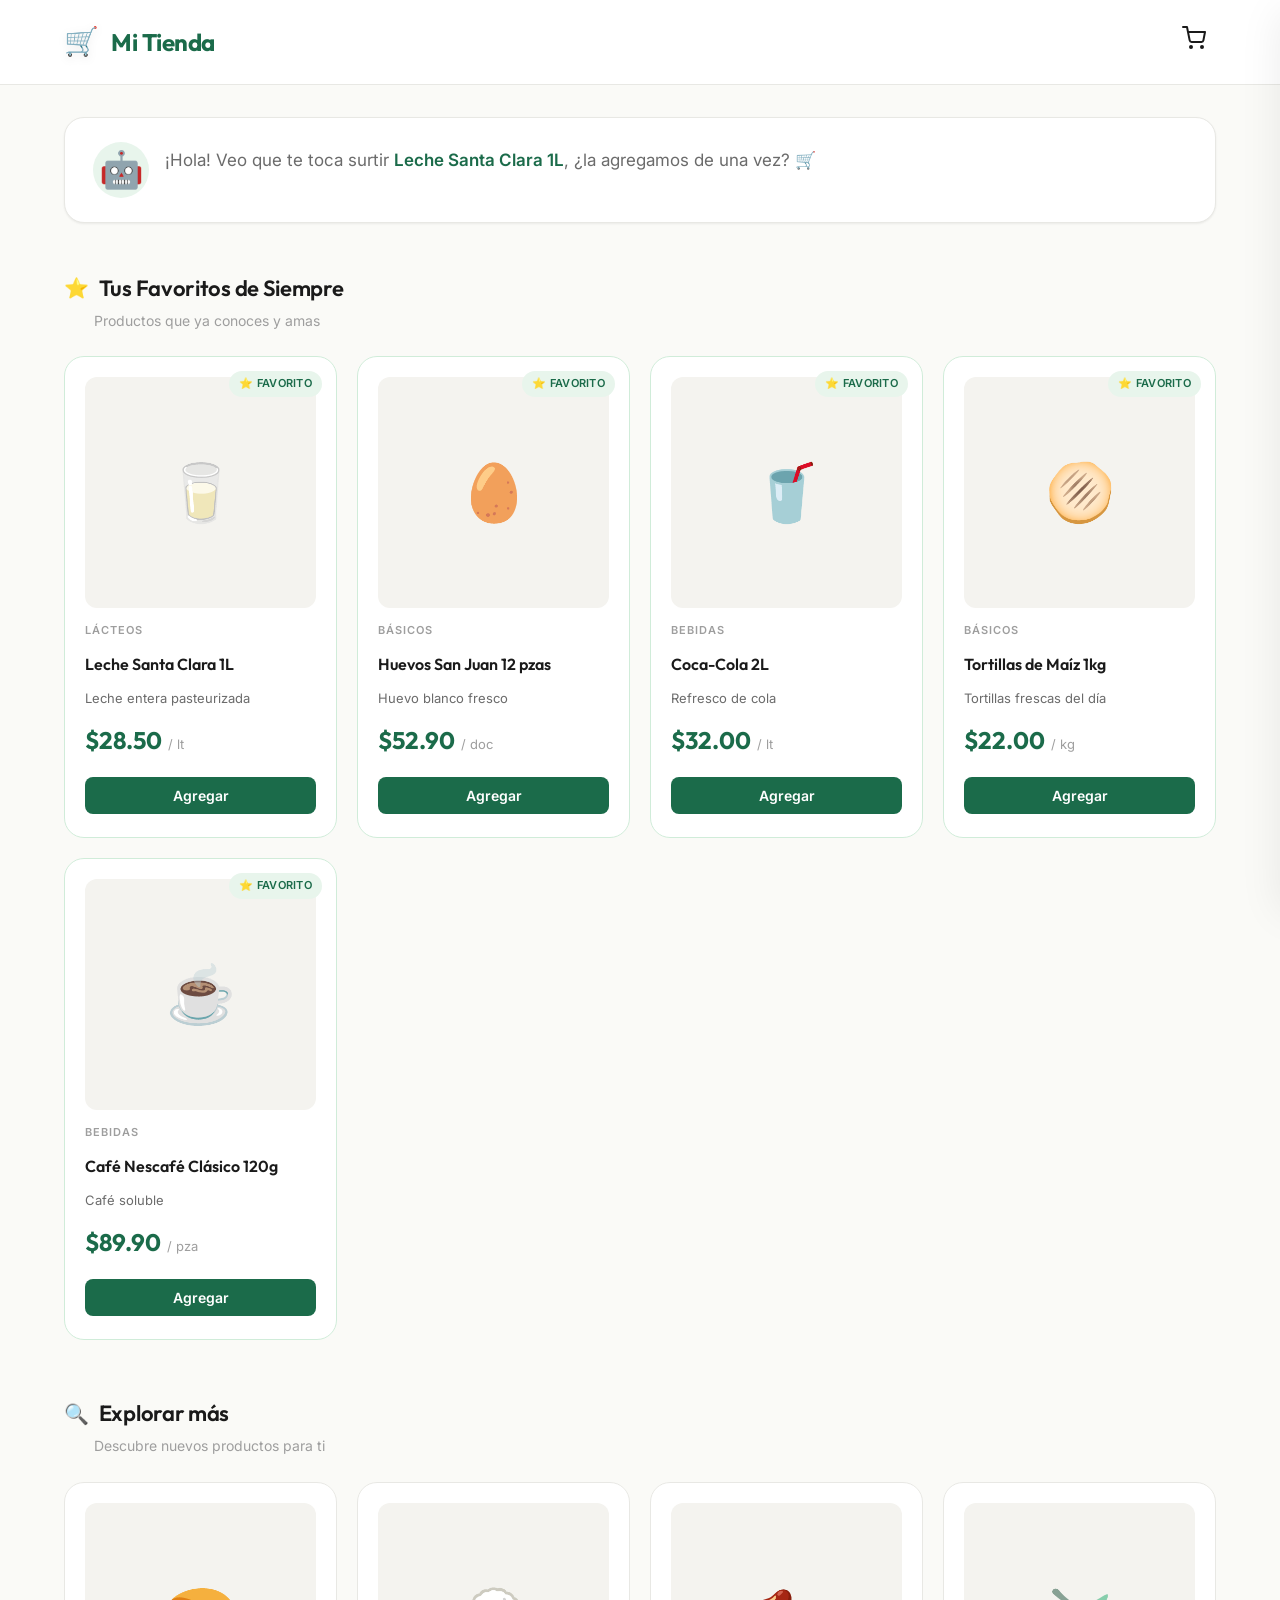
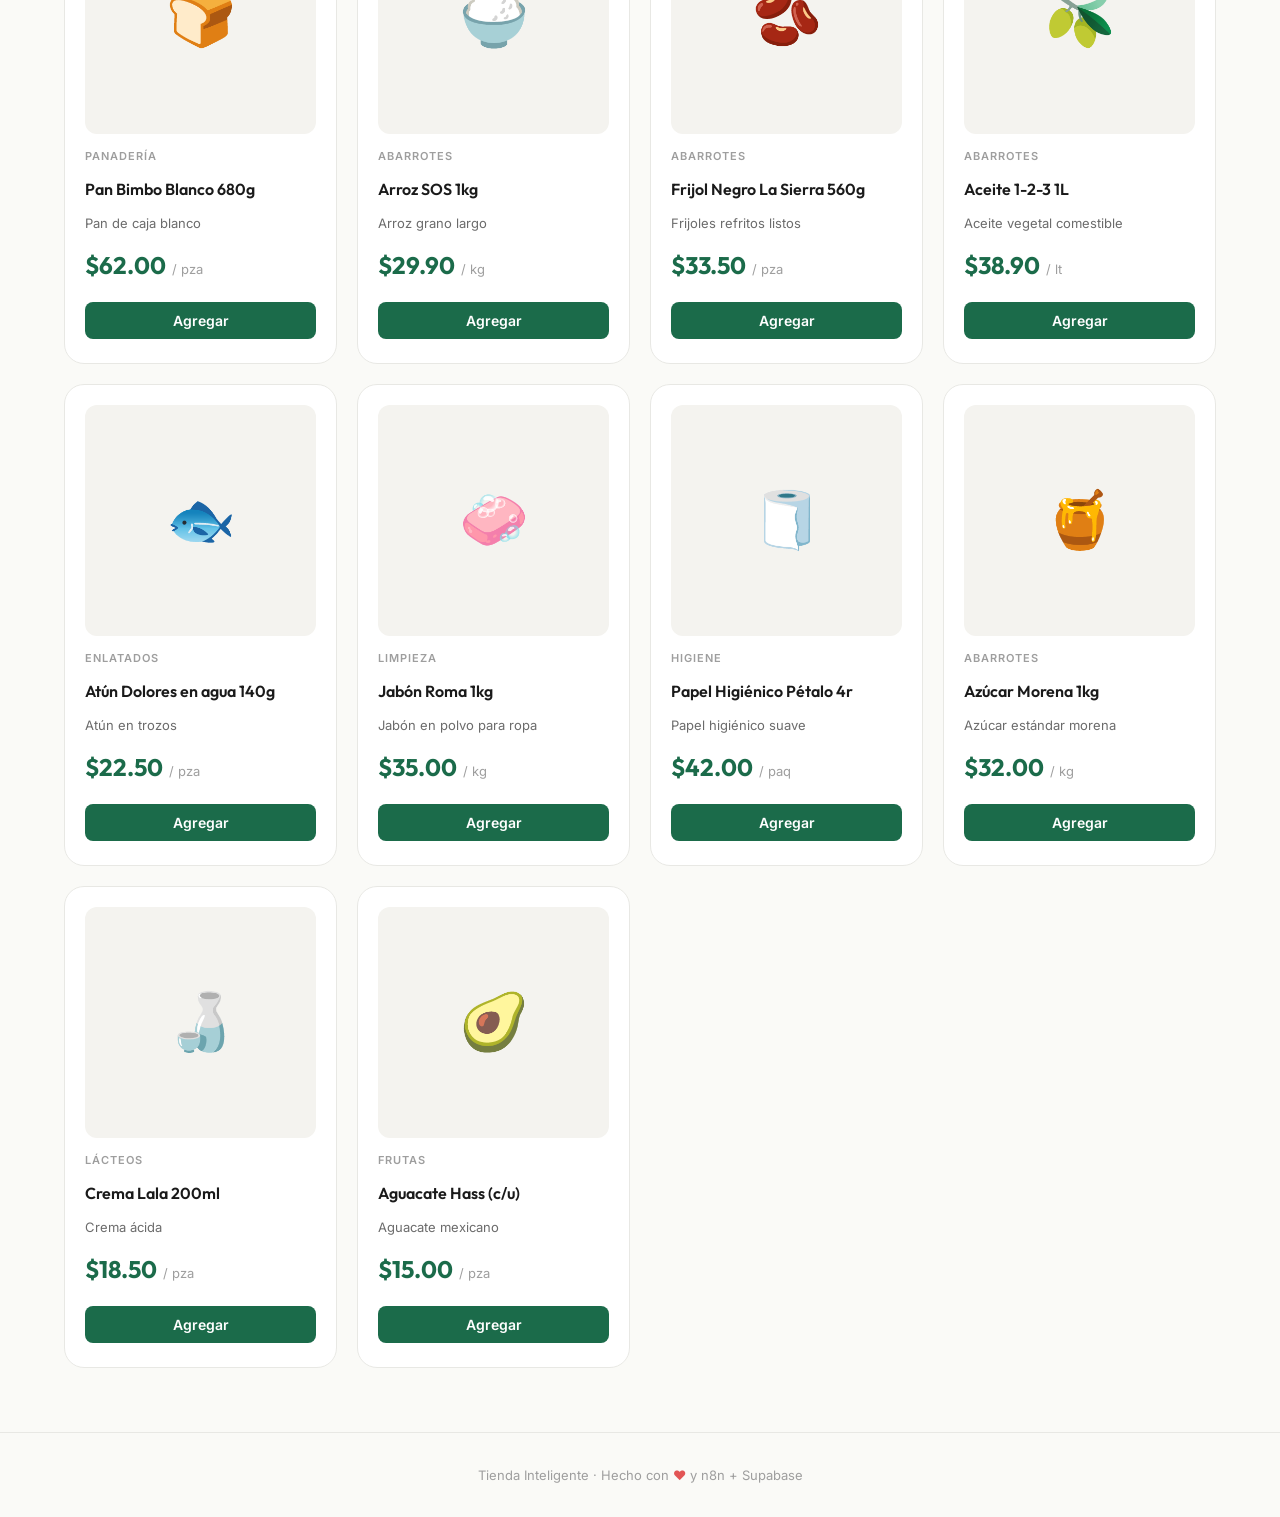
==== index.html @ b504cb2e "Super 10 v2" ====
<!DOCTYPE html>
<html lang="es">
<head>
  <meta charset="UTF-8">
  <meta name="viewport" content="width=device-width, initial-scale=1.0">
  <meta name="description" content="Tu tienda de abarrotes inteligente con catálogo personalizado">
  <title>Mi Tienda — Catálogo Personalizado</title>
  <link rel="preconnect" href="https://fonts.googleapis.com">
  <link rel="preconnect" href="https://fonts.gstatic.com" crossorigin>
  <link href="https://fonts.googleapis.com/css2?family=Inter:wght@300;400;500;600;700&family=Outfit:wght@400;500;600;700&display=swap" rel="stylesheet">
  <link rel="stylesheet" href="styles.css">
</head>
<body>
  <!-- ═══════════ HEADER ═══════════ -->
  <header class="header">
    <div class="header__inner">
      <div class="header__brand">
        <span class="header__logo">🛒</span>
        <h1 class="header__title">Mi Tienda</h1>
      </div>
      <div class="header__cart" id="cartBtn">
        <svg class="header__cart-icon" xmlns="http://www.w3.org/2000/svg" width="24" height="24" viewBox="0 0 24 24" fill="none" stroke="currentColor" stroke-width="2" stroke-linecap="round" stroke-linejoin="round">
          <circle cx="9" cy="21" r="1"></circle>
          <circle cx="20" cy="21" r="1"></circle>
          <path d="M1 1h4l2.68 13.39a2 2 0 0 0 2 1.61h9.72a2 2 0 0 0 2-1.61L23 6H6"></path>
        </svg>
        <span class="header__cart-badge" id="cartCount">0</span>
      </div>
    </div>
  </header>

  <!-- ═══════════ SALUDO ═══════════ -->
  <section class="greeting" id="greetingSection">
    <div class="greeting__inner">
      <div class="greeting__avatar">🤖</div>
      <p class="greeting__text" id="greetingText">Cargando tu catálogo personalizado...</p>
    </div>
  </section>

  <!-- ═══════════ FAVORITOS ═══════════ -->
  <section class="catalog-section" id="favoritosSection" style="display:none;">
    <div class="catalog-section__inner">
      <div class="section-header">
        <h2 class="section-header__title">
          <span class="section-header__icon">⭐</span>
          Tus Favoritos de Siempre
        </h2>
        <p class="section-header__subtitle">Productos que ya conoces y amas</p>
      </div>
      <div class="product-grid" id="favoritosGrid"></div>
    </div>
  </section>

  <!-- ═══════════ EXPLORAR ═══════════ -->
  <section class="catalog-section catalog-section--explore" id="explorarSection" style="display:none;">
    <div class="catalog-section__inner">
      <div class="section-header">
        <h2 class="section-header__title">
          <span class="section-header__icon">🔍</span>
          Explorar más
        </h2>
        <p class="section-header__subtitle">Descubre nuevos productos para ti</p>
      </div>
      <div class="product-grid" id="explorarGrid"></div>
    </div>
  </section>

  <!-- ═══════════ CARRITO FLOTANTE ═══════════ -->
  <div class="cart-panel" id="cartPanel">
    <div class="cart-panel__header">
      <h3 class="cart-panel__title">Tu Carrito</h3>
      <button class="cart-panel__close" id="cartClose">&times;</button>
    </div>
    <div class="cart-panel__items" id="cartItems">
      <p class="cart-panel__empty">Tu carrito está vacío</p>
    </div>
    <div class="cart-panel__footer">
      <div class="cart-panel__total">
        <span>Total</span>
        <span id="cartTotal">$0.00</span>
      </div>
      <button class="cart-panel__checkout">Finalizar Pedido</button>
    </div>
  </div>
  <div class="cart-overlay" id="cartOverlay"></div>

  <!-- ═══════════ FOOTER ═══════════ -->
  <footer class="footer">
    <p>Tienda Inteligente · Hecho con <span style="color:#e25555;">♥</span> y n8n + Supabase</p>
  </footer>

  <script src="app.js"></script>
</body>
</html>
---- styles.css ----
/* ═══════════════════════════════════════════════════════
   TIENDA INTELIGENTE — Premium Minimalist Catalog
   Palette: Cream + Emerald Green + Elegant Typography
   ═══════════════════════════════════════════════════════ */

/* ── RESET & TOKENS ─────────────────────────────────── */
:root {
  /* Colors */
  --bg-primary: #FAFAF7;
  --bg-card: #FFFFFF;
  --bg-section-alt: #F4F3EF;
  --text-primary: #1A1A1A;
  --text-secondary: #6B6B6B;
  --text-muted: #9E9E9E;
  --accent: #1B6B4A;
  --accent-hover: #145638;
  --accent-light: #E8F5EC;
  --accent-soft: #D0ECD9;
  --border: #E8E8E4;
  --shadow-sm: 0 1px 3px rgba(0, 0, 0, 0.04), 0 1px 2px rgba(0, 0, 0, 0.03);
  --shadow-md: 0 4px 16px rgba(0, 0, 0, 0.06), 0 2px 6px rgba(0, 0, 0, 0.03);
  --shadow-lg: 0 12px 40px rgba(0, 0, 0, 0.08);
  --radius: 20px;
  --radius-sm: 12px;
  --radius-xs: 8px;
  /* Fonts */
  --font-display: 'Outfit', sans-serif;
  --font-body: 'Inter', sans-serif;
  /* Transitions */
  --ease: cubic-bezier(0.4, 0, 0.2, 1);
}

*,
*::before,
*::after {
  box-sizing: border-box;
  margin: 0;
  padding: 0;
}

body {
  font-family: var(--font-body);
  background: var(--bg-primary);
  color: var(--text-primary);
  line-height: 1.6;
  -webkit-font-smoothing: antialiased;
  min-height: 100vh;
}

/* ── HEADER ─────────────────────────────────────────── */
.header {
  background: var(--bg-card);
  border-bottom: 1px solid var(--border);
  position: sticky;
  top: 0;
  z-index: 100;
  backdrop-filter: blur(12px);
  background: rgba(255, 255, 255, 0.92);
}

.header__inner {
  max-width: 1200px;
  margin: 0 auto;
  padding: 16px 24px;
  display: flex;
  align-items: center;
  justify-content: space-between;
}

.header__brand {
  display: flex;
  align-items: center;
  gap: 12px;
}

.header__logo {
  font-size: 28px;
  filter: drop-shadow(0 2px 4px rgba(0, 0, 0, 0.1));
}

.header__title {
  font-family: var(--font-display);
  font-size: 24px;
  font-weight: 700;
  color: var(--accent);
  letter-spacing: -0.5px;
}

.header__cart {
  position: relative;
  cursor: pointer;
  padding: 10px;
  border-radius: var(--radius-sm);
  transition: background 0.25s var(--ease);
}

.header__cart:hover {
  background: var(--accent-light);
}

.header__cart-icon {
  color: var(--text-primary);
  width: 24px;
  height: 24px;
}

.header__cart-badge {
  position: absolute;
  top: 2px;
  right: 2px;
  background: var(--accent);
  color: white;
  font-size: 11px;
  font-weight: 700;
  width: 20px;
  height: 20px;
  border-radius: 50%;
  display: flex;
  align-items: center;
  justify-content: center;
  transition: transform 0.3s var(--ease);
}

.header__cart-badge.bounce {
  animation: badgeBounce 0.4s var(--ease);
}

@keyframes badgeBounce {

  0%,
  100% {
    transform: scale(1);
  }

  50% {
    transform: scale(1.4);
  }
}

/* ── GREETING ───────────────────────────────────────── */
.greeting {
  padding: 32px 24px 8px;
  max-width: 1200px;
  margin: 0 auto;
}

.greeting__inner {
  display: flex;
  align-items: flex-start;
  gap: 16px;
  background: var(--bg-card);
  border: 1px solid var(--border);
  border-radius: var(--radius);
  padding: 24px 28px;
  box-shadow: var(--shadow-sm);
}

.greeting__avatar {
  font-size: 36px;
  flex-shrink: 0;
  background: var(--accent-light);
  width: 56px;
  height: 56px;
  border-radius: 50%;
  display: flex;
  align-items: center;
  justify-content: center;
}

.greeting__text {
  font-size: 17px;
  font-weight: 400;
  color: var(--text-secondary);
  line-height: 1.5;
  padding-top: 6px;
}

.greeting__text strong {
  color: var(--accent);
  font-weight: 600;
}

/* ── CATALOG SECTIONS ───────────────────────────────── */
.catalog-section {
  padding: 40px 24px 16px;
  max-width: 1200px;
  margin: 0 auto;
}

.catalog-section--explore {
  padding-bottom: 40px;
}

.section-header {
  margin-bottom: 24px;
}

.section-header__title {
  font-family: var(--font-display);
  font-size: 22px;
  font-weight: 600;
  color: var(--text-primary);
  display: flex;
  align-items: center;
  gap: 10px;
  letter-spacing: -0.3px;
}

.section-header__icon {
  font-size: 20px;
}

.section-header__subtitle {
  font-size: 14px;
  color: var(--text-muted);
  margin-top: 4px;
  padding-left: 30px;
}

/* ── PRODUCT GRID ───────────────────────────────────── */
.product-grid {
  display: grid;
  grid-template-columns: repeat(auto-fill, minmax(240px, 1fr));
  gap: 20px;
}

/* ── PRODUCT CARD ───────────────────────────────────── */
.product-card {
  background: var(--bg-card);
  border: 1px solid var(--border);
  border-radius: var(--radius);
  padding: 20px;
  display: flex;
  flex-direction: column;
  gap: 14px;
  transition: transform 0.3s var(--ease), box-shadow 0.3s var(--ease);
  position: relative;
  overflow: hidden;
}

.product-card:hover {
  transform: translateY(-4px);
  box-shadow: var(--shadow-md);
}

.product-card--favorito {
  border-color: var(--accent-soft);
}

/* Badge Favorito */
.product-card__badge {
  position: absolute;
  top: 14px;
  right: 14px;
  background: var(--accent-light);
  color: var(--accent);
  font-size: 11px;
  font-weight: 600;
  padding: 4px 10px;
  border-radius: 20px;
  letter-spacing: 0.3px;
  text-transform: uppercase;
}

/* Image */
.product-card__image {
  width: 100%;
  aspect-ratio: 1 / 1;
  background: var(--bg-section-alt);
  border-radius: var(--radius-sm);
  display: flex;
  align-items: center;
  justify-content: center;
  font-size: 56px;
  overflow: hidden;
}

.product-card__image img {
  width: 100%;
  height: 100%;
  object-fit: cover;
  border-radius: var(--radius-sm);
}

/* Info */
.product-card__category {
  font-size: 11px;
  font-weight: 600;
  color: var(--text-muted);
  text-transform: uppercase;
  letter-spacing: 1px;
}

.product-card__name {
  font-family: var(--font-display);
  font-size: 16px;
  font-weight: 600;
  color: var(--text-primary);
  line-height: 1.3;
}

.product-card__desc {
  font-size: 13px;
  color: var(--text-secondary);
  line-height: 1.4;
}

/* Price + unit */
.product-card__price-row {
  display: flex;
  align-items: baseline;
  gap: 6px;
  margin-top: auto;
}

.product-card__price {
  font-family: var(--font-display);
  font-size: 24px;
  font-weight: 700;
  color: var(--accent);
}

.product-card__unit {
  font-size: 13px;
  color: var(--text-muted);
  font-weight: 400;
}

/* Quantity Controls */
.product-card__controls {
  display: flex;
  align-items: center;
  justify-content: center;
  min-height: 44px;
}

/* Botón "Agregar" ocupa todo el ancho */
.add-btn--full {
  width: 100%;
}

.qty-control {
  display: flex;
  align-items: center;
  gap: 0;
  background: var(--bg-section-alt);
  border-radius: var(--radius-xs);
  overflow: hidden;
  border: 1px solid var(--border);
}

/* Control expandido que reemplaza el botón */
.qty-control--expanded {
  width: 100%;
  justify-content: space-between;
  animation: qtyFadeIn 0.25s var(--ease);
}

@keyframes qtyFadeIn {
  from {
    opacity: 0;
    transform: scale(0.9);
  }

  to {
    opacity: 1;
    transform: scale(1);
  }
}

.qty-control__btn {
  width: 40px;
  height: 40px;
  border: none;
  background: transparent;
  font-size: 18px;
  font-weight: 600;
  color: var(--text-primary);
  cursor: pointer;
  display: flex;
  align-items: center;
  justify-content: center;
  transition: background 0.2s var(--ease), color 0.2s var(--ease);
}

.qty-control__btn:hover {
  background: var(--accent);
  color: white;
}

.qty-control__btn:active {
  transform: scale(0.92);
}

.qty-control__value {
  flex: 1;
  text-align: center;
  font-size: 16px;
  font-weight: 700;
  color: var(--accent);
  user-select: none;
  transition: transform 0.15s var(--ease);
}

.add-btn {
  padding: 10px 16px;
  border: none;
  background: var(--accent);
  color: white;
  font-family: var(--font-body);
  font-size: 14px;
  font-weight: 600;
  border-radius: var(--radius-xs);
  cursor: pointer;
  transition: background 0.25s var(--ease), transform 0.2s var(--ease);
  display: flex;
  align-items: center;
  justify-content: center;
  gap: 6px;
}

.add-btn:hover {
  background: var(--accent-hover);
}

.add-btn:active {
  transform: scale(0.96);
}

.add-btn--added {
  background: var(--accent-light);
  color: var(--accent);
}

/* ── CART PANEL ─────────────────────────────────────── */
.cart-overlay {
  position: fixed;
  inset: 0;
  background: rgba(0, 0, 0, 0.3);
  z-index: 199;
  opacity: 0;
  visibility: hidden;
  transition: opacity 0.3s var(--ease), visibility 0.3s;
}

.cart-overlay.open {
  opacity: 1;
  visibility: visible;
}

.cart-panel {
  position: fixed;
  top: 0;
  right: 0;
  bottom: 0;
  width: 380px;
  max-width: 90vw;
  background: var(--bg-card);
  z-index: 200;
  transform: translateX(100%);
  transition: transform 0.35s var(--ease);
  display: flex;
  flex-direction: column;
  box-shadow: var(--shadow-lg);
}

.cart-panel.open {
  transform: translateX(0);
}

.cart-panel__header {
  display: flex;
  align-items: center;
  justify-content: space-between;
  padding: 24px 24px 16px;
  border-bottom: 1px solid var(--border);
}

.cart-panel__title {
  font-family: var(--font-display);
  font-size: 20px;
  font-weight: 600;
}

.cart-panel__close {
  width: 36px;
  height: 36px;
  border: none;
  background: var(--bg-section-alt);
  border-radius: 50%;
  font-size: 22px;
  cursor: pointer;
  display: flex;
  align-items: center;
  justify-content: center;
  color: var(--text-secondary);
  transition: background 0.2s var(--ease);
}

.cart-panel__close:hover {
  background: var(--border);
}

.cart-panel__items {
  flex: 1;
  overflow-y: auto;
  padding: 16px 24px;
}

.cart-panel__empty {
  text-align: center;
  color: var(--text-muted);
  padding: 40px 0;
  font-size: 15px;
}

.cart-item {
  display: flex;
  align-items: center;
  gap: 14px;
  padding: 14px 0;
  border-bottom: 1px solid var(--border);
}

.cart-item__emoji {
  font-size: 32px;
  flex-shrink: 0;
}

.cart-item__info {
  flex: 1;
}

.cart-item__name {
  font-weight: 600;
  font-size: 14px;
  color: var(--text-primary);
}

.cart-item__meta {
  font-size: 13px;
  color: var(--text-muted);
}

.cart-item__price {
  font-family: var(--font-display);
  font-weight: 700;
  font-size: 15px;
  color: var(--accent);
}

.cart-item__remove {
  border: none;
  background: none;
  font-size: 18px;
  cursor: pointer;
  color: var(--text-muted);
  padding: 4px;
  transition: color 0.2s;
}

.cart-item__remove:hover {
  color: #e25555;
}

.cart-panel__footer {
  padding: 20px 24px;
  border-top: 1px solid var(--border);
}

.cart-panel__total {
  display: flex;
  justify-content: space-between;
  font-family: var(--font-display);
  font-size: 18px;
  font-weight: 700;
  margin-bottom: 16px;
}

.cart-panel__checkout {
  width: 100%;
  padding: 14px;
  border: none;
  background: var(--accent);
  color: white;
  font-family: var(--font-display);
  font-size: 16px;
  font-weight: 600;
  border-radius: var(--radius-sm);
  cursor: pointer;
  transition: background 0.25s var(--ease);
}

.cart-panel__checkout:hover {
  background: var(--accent-hover);
}

/* ── FOOTER ─────────────────────────────────────────── */
.footer {
  text-align: center;
  padding: 32px 24px;
  color: var(--text-muted);
  font-size: 13px;
  border-top: 1px solid var(--border);
  margin-top: 24px;
}

/* ── LOADING SKELETON ───────────────────────────────── */
.skeleton {
  background: linear-gradient(90deg, var(--bg-section-alt) 25%, #eaeae6 37%, var(--bg-section-alt) 63%);
  background-size: 400% 100%;
  animation: skeletonShimmer 1.4s ease infinite;
  border-radius: var(--radius-sm);
}

@keyframes skeletonShimmer {
  0% {
    background-position: 100% 50%;
  }

  100% {
    background-position: 0 50%;
  }
}

/* ── RESPONSIVE ─────────────────────────────────────── */
@media (max-width: 768px) {
  .product-grid {
    grid-template-columns: repeat(auto-fill, minmax(160px, 1fr));
    gap: 14px;
  }

  .product-card {
    padding: 14px;
  }

  .product-card__image {
    font-size: 40px;
  }

  .product-card__price {
    font-size: 20px;
  }

  .greeting__inner {
    flex-direction: column;
    align-items: center;
    text-align: center;
  }

  .section-header__subtitle {
    padding-left: 0;
  }

  .header__inner {
    padding: 12px 16px;
  }

  .header__title {
    font-size: 20px;
  }
}

@media (max-width: 480px) {
  .product-grid {
    grid-template-columns: repeat(2, 1fr);
    gap: 10px;
  }

  .product-card__controls {
    flex-direction: column;
  }

  .add-btn {
    width: 100%;
  }
}

/* AJUSTE PREMIUM PARA IMÁGENES DE PRODUCTO */
.product-card img {
  width: 100%;
  height: 180px;
  object-fit: contain;
  padding: 10px;
  margin-bottom: 1rem;
  border-radius: 12px;
  background-color: #f9f7f2;
}
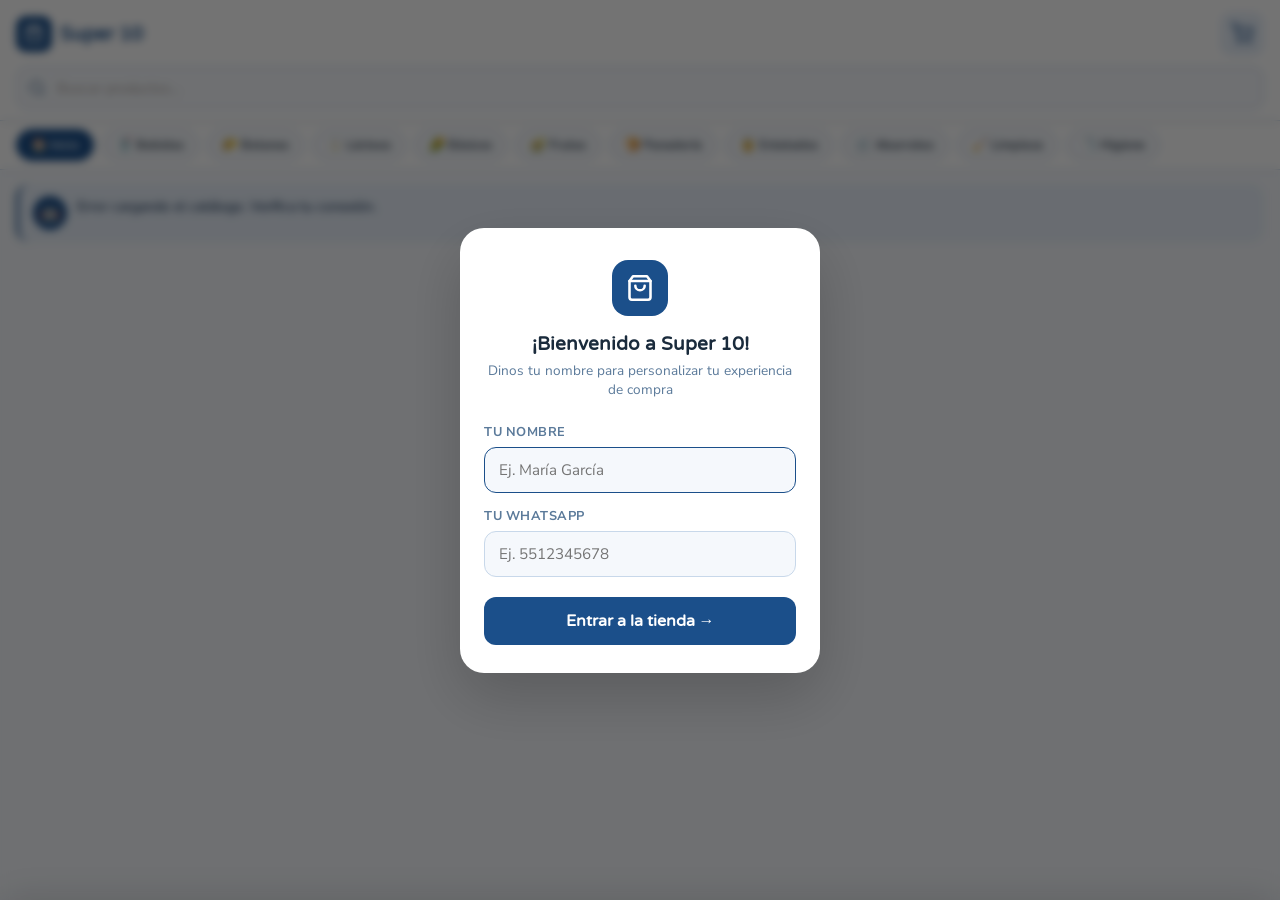
==== commit 78d09459: "fix: index.html apunta a tienda Super 10" ====
--- a/index.html
+++ b/index.html
@@ -2,93 +2,1715 @@
 <html lang="es">
 <head>
   <meta charset="UTF-8">
-  <meta name="viewport" content="width=device-width, initial-scale=1.0">
-  <meta name="description" content="Tu tienda de abarrotes inteligente con catálogo personalizado">
-  <title>Mi Tienda — Catálogo Personalizado</title>
+  <meta name="viewport" content="width=device-width, initial-scale=1.0, viewport-fit=cover">
+  <meta name="theme-color" content="#25a244">
+  <meta name="description" content="Tu tienda de abarrotes inteligente">
+  <meta name="apple-mobile-web-app-capable" content="yes">
+  <meta name="apple-mobile-web-app-status-bar-style" content="default">
+  <meta name="apple-mobile-web-app-title" content="Mi Tienda">
+  <link rel="manifest" href="manifest.json">
+  <title>Mi Tienda</title>
+
+  <!-- Varela Round (headings) + Nunito Sans (body) — UI Pro Max: Soft Rounded pairing -->
   <link rel="preconnect" href="https://fonts.googleapis.com">
   <link rel="preconnect" href="https://fonts.gstatic.com" crossorigin>
-  <link href="https://fonts.googleapis.com/css2?family=Inter:wght@300;400;500;600;700&family=Outfit:wght@400;500;600;700&display=swap" rel="stylesheet">
-  <link rel="stylesheet" href="styles.css">
+  <link href="https://fonts.googleapis.com/css2?family=Nunito+Sans:wght@300;400;500;600;700&family=Varela+Round&display=swap" rel="stylesheet">
+
+  <style>
+    /* ═══════════════════════════════════════════════════════════
+       DESIGN TOKENS — Mercado Mexicano
+       Style:      Vibrant & Block-based (UI Pro Max grocery/retail)
+       Typography: Varela Round + Nunito Sans (Soft Rounded pairing)
+       Palette:    Verde mercado + Naranja + Crema cálida
+    ═══════════════════════════════════════════════════════════ */
+    :root {
+      --verde:          #1B4F8A;
+      --verde-dark:     #132F52;
+      --verde-light:    #E8F0FA;
+      --acento:         #8BC34A;
+      --acento-dark:    #6A9E30;
+      --naranja:        #8BC34A;
+      --naranja-dark:   #6A9E30;
+      --naranja-light:  #F2F9E8;
+      --crema:          #F5F8FC;
+      --blanco:         #FFFFFF;
+      --texto:          #1A2B3C;
+      --subtexto:       #5B7A9A;
+      --borde:          #C8D8EA;
+      --shadow-card:    0 2px 12px rgba(27,79,138,.10), 0 1px 3px rgba(0,0,0,.06);
+      --shadow-hover:   0 8px 24px rgba(27,79,138,.16), 0 2px 8px rgba(0,0,0,.08);
+      --r-card:         16px;
+      --r-btn:          12px;
+      --font-head:      'Varela Round', sans-serif;
+      --font-body:      'Nunito Sans', sans-serif;
+      --ease:           cubic-bezier(.4,0,.2,1);
+    }
+
+    /* ── Reset ──────────────────────────────────────────────── */
+    *, *::before, *::after { box-sizing: border-box; margin: 0; padding: 0; }
+    html { font-size: 16px; -webkit-tap-highlight-color: transparent; }
+    body {
+      font-family: var(--font-body);
+      background: var(--crema);
+      color: var(--texto);
+      min-height: 100vh;
+      overscroll-behavior: none;
+    }
+    button { border: none; background: none; cursor: pointer; font-family: inherit; }
+    img    { display: block; max-width: 100%; }
+    .no-scrollbar { scrollbar-width: none; -ms-overflow-style: none; }
+    .no-scrollbar::-webkit-scrollbar { display: none; }
+
+    /* ═══════════════════════════════════════════════════════════
+       HEADER
+    ═══════════════════════════════════════════════════════════ */
+    .header {
+      position: sticky; top: 0; z-index: 100;
+      background: var(--blanco);
+      border-bottom: 1px solid var(--borde);
+      padding: 12px 16px 10px;
+      box-shadow: 0 1px 8px rgba(0,0,0,.06);
+    }
+    .header__top {
+      display: flex; align-items: center;
+      justify-content: space-between;
+      margin-bottom: 10px;
+    }
+    .header__brand { display: flex; align-items: center; gap: 8px; }
+    .header__logo {
+      width: 36px; height: 36px;
+      background: var(--verde); border-radius: 10px;
+      display: flex; align-items: center; justify-content: center;
+      flex-shrink: 0;
+    }
+    .header__logo svg { width: 20px; height: 20px; }
+    .header__title {
+      font-family: var(--font-head);
+      font-size: 1.2rem; color: var(--texto);
+    }
+    .header__title span { color: var(--verde); }
+
+    /* Cart button — min 44×44px (UX Pro Max touch rule) */
+    .cart-btn {
+      position: relative;
+      min-width: 44px; min-height: 44px;
+      display: flex; align-items: center; justify-content: center;
+      background: var(--verde-light); border-radius: 12px;
+      transition: background 150ms var(--ease), transform 150ms var(--ease);
+    }
+    .cart-btn:hover  { background: #d0ecd4; }
+    .cart-btn:active { transform: scale(.92); }
+    .cart-btn svg { width: 22px; height: 22px; color: var(--verde); }
+
+    .cart-badge {
+      position: absolute; top: -5px; right: -5px;
+      min-width: 20px; height: 20px;
+      background: var(--naranja); color: #fff;
+      font-size: .7rem; font-weight: 700;
+      border-radius: 10px; padding: 0 5px;
+      border: 2px solid var(--blanco);
+      display: none; align-items: center; justify-content: center;
+      font-family: var(--font-body);
+    }
+    .cart-badge.visible { display: flex; }
+    .cart-badge.pop { animation: badge-pop .35s cubic-bezier(.34,1.56,.64,1); }
+    @keyframes badge-pop { from { transform: scale(.5); } to { transform: scale(1); } }
+
+    /* Search */
+    .search-wrap { position: relative; }
+    .search-wrap .ico-search {
+      position: absolute; left: 12px; top: 50%;
+      transform: translateY(-50%);
+      width: 18px; height: 18px;
+      color: var(--subtexto); pointer-events: none;
+    }
+    .search-input {
+      width: 100%; height: 44px;
+      padding: 0 40px 0 40px;
+      border-radius: 12px;
+      border: 1.5px solid var(--borde);
+      background: var(--crema);
+      font-family: var(--font-body); font-size: .9rem;
+      color: var(--texto); outline: none;
+      transition: border-color 150ms var(--ease), box-shadow 150ms var(--ease);
+    }
+    .search-input::placeholder { color: #A9A09A; }
+    .search-input:focus {
+      border-color: var(--verde);
+      box-shadow: 0 0 0 3px rgba(43,122,60,.12);
+    }
+    .search-wrap.has-query .ico-search { display: none; }
+    .search-back {
+      position: absolute; left: 8px; top: 50%;
+      transform: translateY(-50%);
+      display: none; align-items: center; justify-content: center;
+      width: 32px; height: 32px;
+      border-radius: 50%; color: var(--verde); border: none; cursor: pointer;
+      z-index: 10; transition: background 150ms var(--ease);
+    }
+    .search-back.visible { display: flex; }
+    .search-back:hover { background: var(--verde-light); }
+    .search-back svg { width: 18px; height: 18px; }
+    .search-clear {
+      position: absolute; right: 10px; top: 50%;
+      transform: translateY(-50%);
+      z-index: 10;
+      width: 32px; height: 32px;
+      display: none; align-items: center; justify-content: center;
+      border-radius: 50%; background: #ccc; color: #333;
+      border: none; cursor: pointer;
+      transition: background 150ms var(--ease);
+    }
+    .search-clear.visible { display: flex !important; }
+    .search-clear:hover { background: #bbb; }
+    .search-clear svg { width: 12px; height: 12px; }
+    .search-dropdown {
+      position: absolute; top: calc(100% + 6px); left: 0; right: 0;
+      background: var(--blanco);
+      border: 1.5px solid var(--borde);
+      border-radius: 12px;
+      box-shadow: 0 4px 20px rgba(0,0,0,.10);
+      z-index: 150; overflow: hidden; display: none;
+    }
+    .search-dropdown.visible { display: block; }
+    .search-sugg {
+      display: flex; align-items: center; gap: 10px;
+      padding: 9px 14px; cursor: pointer;
+      font-size: .87rem; color: var(--texto);
+      transition: background 120ms var(--ease);
+    }
+    .search-sugg:not(:last-child) { border-bottom: 1px solid var(--borde); }
+    .search-sugg:hover { background: var(--crema); }
+    .sugg-thumb {
+      width: 28px; height: 28px; flex-shrink: 0;
+      border-radius: 6px; background: var(--crema);
+      display: flex; align-items: center; justify-content: center;
+      font-size: .9rem; overflow: hidden;
+    }
+    .sugg-thumb img { width: 100%; height: 100%; object-fit: contain; }
+
+    /* ═══════════════════════════════════════════════════════════
+       GREETING CHIP
+    ═══════════════════════════════════════════════════════════ */
+    .greeting {
+      margin: 14px 16px 0;
+      padding: 12px 14px;
+      background: var(--verde-light);
+      border-radius: 14px;
+      border-left: 3px solid var(--verde);
+      display: flex; align-items: flex-start; gap: 10px;
+    }
+    .greeting__avatar {
+      flex-shrink: 0; width: 34px; height: 34px;
+      background: var(--verde); border-radius: 50%;
+      display: flex; align-items: center; justify-content: center;
+      font-size: 1rem;
+    }
+    .greeting__text {
+      font-size: .875rem; line-height: 1.5;
+      color: var(--verde-dark); font-weight: 500;
+    }
+    .greeting__text strong { font-weight: 700; }
+
+    /* ═══════════════════════════════════════════════════════════
+       SECTION HEADERS
+    ═══════════════════════════════════════════════════════════ */
+    .section { margin-top: 24px; }
+    .section__head {
+      display: flex; align-items: center;
+      justify-content: space-between;
+      padding: 0 16px; margin-bottom: 12px;
+    }
+    .section__title {
+      font-family: var(--font-head);
+      font-size: 1.05rem; color: var(--texto);
+      display: flex; align-items: center; gap: 6px;
+    }
+    .section__title svg { width: 18px; height: 18px; flex-shrink: 0; }
+    .section__badge {
+      font-size: .75rem; font-weight: 600;
+      color: var(--subtexto);
+      background: var(--borde);
+      padding: 2px 9px; border-radius: 20px;
+    }
+
+    /* ═══════════════════════════════════════════════════════════
+       FAVORITOS — horizontal scroll with snap
+    ═══════════════════════════════════════════════════════════ */
+    .fav-scroll {
+      display: flex; gap: 12px;
+      padding: 4px 16px 8px;
+      overflow-x: auto;
+      scroll-snap-type: x mandatory;
+      -webkit-overflow-scrolling: touch;
+    }
+    .fav-scroll .product-card {
+      flex: 0 0 160px;
+      width: 160px;
+      min-height: 300px;
+      scroll-snap-align: start;
+    }
+    .fav-scroll .product-card .card__img {
+      height: 140px;
+    }
+
+    /* ═══════════════════════════════════════════════════════════
+       EXPLORAR — 2-column grid
+    ═══════════════════════════════════════════════════════════ */
+    .explorar-grid {
+      display: grid;
+      grid-template-columns: repeat(auto-fill, minmax(155px, 1fr));
+      gap: 12px;
+      padding: 4px 16px 120px;
+      max-width: 1100px;
+      margin: 0 auto;
+    }
+
+    @media (min-width: 600px) {
+      .explorar-grid {
+        grid-template-columns: repeat(auto-fill, minmax(175px, 210px));
+        justify-content: center;
+        padding: 4px 24px 120px;
+      }
+    }
+    .explorar-grid .product-card {
+      min-height: 300px;
+    }
+    .explorar-grid .card__img {
+      height: 140px;
+    }
+
+    /* ═══════════════════════════════════════════════════════════
+       PRODUCT CARD
+    ═══════════════════════════════════════════════════════════ */
+    .product-card {
+      background: var(--blanco);
+      border-radius: var(--r-card);
+      border: 1.5px solid var(--borde);
+      box-shadow: var(--shadow-card);
+      overflow: hidden;
+      display: flex; flex-direction: column;
+      cursor: pointer;
+      transition: box-shadow 200ms var(--ease), transform 200ms var(--ease);
+    }
+    .product-card:hover  { box-shadow: var(--shadow-hover); transform: translateY(-2px); }
+    .product-card:active { transform: scale(.97); }
+
+    .card__img {
+      width: 100%; height: 140px;
+      display: flex; align-items: center; justify-content: center;
+      font-size: 3rem;
+      background: #fff;
+      position: relative; overflow: hidden;
+      flex-shrink: 0;
+    }
+    .card__img img {
+      width: 100%; height: 100%;
+      object-fit: contain; background: #fff;
+      transition: transform 300ms var(--ease);
+    }
+    .product-card:hover .card__img img { transform: scale(1.04); }
+
+    .card__usual {
+      position: absolute; top: 6px; right: 6px;
+      background: var(--naranja); color: #fff;
+      font-size: .62rem; font-weight: 700;
+      padding: 2px 7px; border-radius: 20px;
+      text-transform: uppercase; letter-spacing: .5px;
+    }
+
+    .card__body {
+      padding: 10px 10px 12px;
+      display: flex; flex-direction: column; gap: 3px;
+      flex: 1;
+    }
+    .card__cat {
+      font-size: .68rem; font-weight: 700;
+      color: var(--verde);
+      text-transform: uppercase; letter-spacing: .6px;
+    }
+    .card__name {
+      font-family: var(--font-head);
+      font-size: .84rem; line-height: 1.25;
+      color: var(--texto);
+      display: -webkit-box;
+      -webkit-line-clamp: 2;
+      -webkit-box-orient: vertical;
+      overflow: hidden;
+    }
+    .card__price-row {
+      display: flex; align-items: baseline; gap: 3px;
+      margin-top: 4px;
+    }
+    .card__price {
+      font-family: var(--font-head);
+      font-size: 1rem; color: var(--verde-dark);
+    }
+    .card__unit { font-size: .7rem; color: var(--subtexto); }
+
+    .card__controls { margin-top: auto; padding-top: 8px; }
+
+    /* Add button — min 44px height (UX rule) */
+    .btn-add {
+      width: 100%; min-height: 44px;
+      background: var(--acento); color: #fff;
+      font-family: var(--font-head); font-size: .85rem;
+      border-radius: var(--r-btn);
+      display: flex; align-items: center; justify-content: center; gap: 5px;
+      transition: background 150ms var(--ease), transform 150ms var(--ease);
+    }
+    .btn-add:hover  { background: var(--acento-dark); }
+    .btn-add:active { transform: scale(.95); }
+    .btn-add svg { width: 15px; height: 15px; flex-shrink: 0; }
+
+    /* Qty control */
+    .qty-ctrl {
+      display: flex; align-items: center;
+      justify-content: space-between; gap: 4px;
+      background: var(--verde-light); border-radius: var(--r-btn);
+      padding: 4px; min-height: 44px;
+    }
+    /* min 44×44px on qty buttons (UX touch rule) */
+    .qty-ctrl__btn {
+      min-width: 36px; min-height: 36px;
+      display: flex; align-items: center; justify-content: center;
+      border-radius: 9px;
+      background: var(--blanco); color: var(--verde);
+      box-shadow: 0 1px 4px rgba(0,0,0,.08);
+      transition: background 150ms var(--ease), transform 150ms var(--ease);
+      flex-shrink: 0;
+    }
+    .qty-ctrl__btn:hover  { background: var(--verde); color: #fff; }
+    .qty-ctrl__btn:active { transform: scale(.88); }
+    .qty-ctrl__btn svg { width: 16px; height: 16px; }
+    .qty-ctrl__val {
+      font-family: var(--font-head); font-size: 1rem;
+      color: var(--verde-dark); min-width: 24px; text-align: center;
+    }
+
+    /* ═══════════════════════════════════════════════════════════
+       SUBCATEGORY BAR
+    ═══════════════════════════════════════════════════════════ */
+    .subcat-bar {
+      display: none;
+      gap: 8px;
+      padding: 8px 16px 4px;
+      overflow-x: auto;
+      background: var(--blanco);
+      border-bottom: 1px solid var(--borde);
+    }
+    .subcat-bar.visible { display: flex; }
+    .subcat-pill {
+      flex-shrink: 0;
+      padding: 5px 14px;
+      border-radius: 20px;
+      border: 1.5px solid var(--borde);
+      background: var(--blanco);
+      font-family: var(--font-body);
+      font-size: .8rem; font-weight: 600;
+      color: var(--subtexto);
+      cursor: pointer;
+      transition: all 150ms var(--ease);
+      white-space: nowrap;
+    }
+    .subcat-pill:hover  { border-color: var(--verde); color: var(--verde); }
+    .subcat-pill.active { background: var(--verde); border-color: var(--verde); color: #fff; }
+
+    /* ═══════════════════════════════════════════════════════════
+       SKELETON LOADING
+    ═══════════════════════════════════════════════════════════ */
+    @keyframes shimmer {
+      0%   { background-position: -200% 0; }
+      100% { background-position:  200% 0; }
+    }
+    .skeleton {
+      background: linear-gradient(90deg, #ede8df 25%, #f8f4ee 50%, #ede8df 75%);
+      background-size: 200% 100%;
+      animation: shimmer 1.6s ease-in-out infinite;
+      border-radius: 8px;
+    }
+    .skel-card {
+      flex: 0 0 152px;
+      background: var(--blanco);
+      border-radius: var(--r-card);
+      border: 1.5px solid var(--borde);
+      overflow: hidden;
+    }
+    .skel-card .sk-img { width: 100%; aspect-ratio: 1; }
+    .skel-card .sk-body { padding: 10px; display: flex; flex-direction: column; gap: 8px; }
+    .skel-card .sk-line { height: 10px; }
+    .skel-card .sk-btn  { height: 40px; border-radius: var(--r-btn); margin-top: 2px; }
+
+    /* ═══════════════════════════════════════════════════════════
+       EMPTY STATE
+    ═══════════════════════════════════════════════════════════ */
+    .empty-state {
+      grid-column: span 2;
+      display: flex; flex-direction: column;
+      align-items: center; gap: 10px;
+      padding: 48px 20px; color: var(--subtexto);
+      text-align: center;
+    }
+    .empty-state svg { width: 52px; height: 52px; opacity: .3; }
+    .empty-state p { font-size: .9rem; line-height: 1.4; }
+
+    /* ═══════════════════════════════════════════════════════════
+       CART OVERLAY + BOTTOM SHEET
+    ═══════════════════════════════════════════════════════════ */
+    .overlay {
+      position: fixed; inset: 0; z-index: 200;
+      background: rgba(28,25,23,.5);
+      backdrop-filter: blur(2px);
+      opacity: 0; pointer-events: none;
+      transition: opacity .3s var(--ease);
+    }
+    .overlay.open { opacity: 1; pointer-events: all; }
+
+    .cart-sheet {
+      position: fixed; bottom: 0; left: 0; right: 0;
+      z-index: 201;
+      background: var(--blanco);
+      border-radius: 24px 24px 0 0;
+      max-height: 82vh;
+      display: flex; flex-direction: column;
+      transform: translateY(100%);
+      transition: transform .35s cubic-bezier(.4,0,.2,1);
+      box-shadow: 0 -4px 32px rgba(0,0,0,.12);
+    }
+    .cart-sheet.open { transform: translateY(0); }
+
+    .sheet-handle {
+      width: 40px; height: 4px;
+      background: var(--borde); border-radius: 2px;
+      margin: 12px auto 0; flex-shrink: 0;
+    }
+    .sheet-header {
+      display: flex; align-items: center;
+      justify-content: space-between;
+      padding: 14px 20px 12px;
+      border-bottom: 1px solid var(--borde);
+      flex-shrink: 0;
+    }
+    .sheet-title {
+      font-family: var(--font-head);
+      font-size: 1.1rem; color: var(--texto);
+    }
+    .sheet-close {
+      min-width: 36px; min-height: 36px;
+      display: flex; align-items: center; justify-content: center;
+      border-radius: 50%; background: var(--crema); color: var(--subtexto);
+      transition: background 150ms var(--ease);
+    }
+    .sheet-close:hover { background: var(--borde); }
+    .sheet-close svg { width: 16px; height: 16px; }
+
+    .sheet-items { overflow-y: auto; flex: 1; padding: 10px 20px; }
+
+    .sheet-empty {
+      display: flex; flex-direction: column;
+      align-items: center; gap: 10px;
+      padding: 36px 0; color: var(--subtexto);
+      font-size: .9rem;
+    }
+    .sheet-empty svg { width: 48px; height: 48px; opacity: .3; }
+
+    .cart-item {
+      display: flex; align-items: center; gap: 10px;
+      padding: 10px 0; border-bottom: 1px solid #f0f0f0;
+    }
+    .cart-item:last-child { border-bottom: none; }
+    .cart-item__img {
+      width: 44px; height: 44px; object-fit: contain;
+      border-radius: 8px; background: #f5f5f5; flex-shrink: 0;
+    }
+    .cart-item__img--emoji {
+      width: 44px; height: 44px; flex-shrink: 0;
+      border-radius: 8px; background: #f5f5f5;
+      display: flex; align-items: center; justify-content: center;
+      font-size: 1.5rem;
+    }
+    .cart-item__info { flex: 1; min-width: 0; }
+    .cart-item__name {
+      font-size: .85rem; font-weight: 600; color: var(--texto);
+      display: block; white-space: nowrap;
+      overflow: hidden; text-overflow: ellipsis;
+    }
+    .cart-item__price { font-size: .75rem; color: #888; }
+    .cart-item__qty {
+      display: flex; align-items: center; gap: 6px;
+      flex-shrink: 0;
+    }
+    .cart-item__qty button {
+      width: 26px; height: 26px; border-radius: 50%;
+      border: 1.5px solid var(--borde);
+      background: #fff; font-size: 1rem;
+      display: flex; align-items: center; justify-content: center;
+      cursor: pointer; font-weight: 700; color: var(--verde);
+      transition: all 150ms ease;
+    }
+    .cart-item__qty button:hover {
+      background: var(--verde); color: #fff;
+      border-color: var(--verde);
+    }
+    .cart-item__qty span {
+      min-width: 20px; text-align: center;
+      font-weight: 700; font-size: .9rem;
+    }
+    .cart-item__subtotal {
+      font-weight: 700; font-size: .9rem; color: var(--verde-dark);
+      flex-shrink: 0; min-width: 56px; text-align: right;
+    }
+    .cart-item__remove {
+      color: #ccc; background: none; border: none;
+      font-size: 1.1rem; cursor: pointer; padding: 4px;
+      transition: color 150ms ease; flex-shrink: 0;
+    }
+    .cart-item__remove:hover { color: #e53935; }
+
+    .sheet-footer {
+      border-top: 1px solid var(--borde);
+      padding: 14px 20px 20px; flex-shrink: 0;
+    }
+    .total-row {
+      display: flex; justify-content: space-between;
+      align-items: center; margin-bottom: 14px;
+    }
+    .total-label { font-size: .9rem; color: var(--subtexto); font-weight: 500; }
+    .total-val {
+      font-family: var(--font-head);
+      font-size: 1.45rem; color: var(--texto);
+    }
+    .btn-checkout {
+      width: 100%; min-height: 52px;
+      background: var(--acento); color: #fff;
+      font-family: var(--font-head); font-size: 1rem;
+      border-radius: 14px;
+      display: flex; align-items: center; justify-content: center; gap: 8px;
+      box-shadow: 0 4px 16px rgba(139,195,74,.35);
+      transition: background 150ms var(--ease), transform 150ms var(--ease);
+    }
+    .btn-checkout:hover  { background: var(--naranja-dark); }
+    .btn-checkout:active { transform: scale(.97); }
+    .btn-checkout svg { width: 20px; height: 20px; }
+    .btn-stripe {
+      width: 100%; padding: 14px; margin-top: 10px;
+      background: #f0f0f0; color: #999;
+      border: 2px dashed #ccc; border-radius: 12px;
+      font-size: 1rem; font-weight: 600;
+      cursor: not-allowed;
+      display: flex; align-items: center; justify-content: center; gap: 8px;
+    }
+    .delivery-options { padding: 12px 0; border-top: 1px solid #f0f0f0; }
+    .delivery-title { font-size: .8rem; color: #888; margin-bottom: 8px; }
+    .delivery-grid { display: grid; grid-template-columns: 1fr 1fr; gap: 8px; }
+    .delivery-btn {
+      padding: 12px 8px; border-radius: 12px; border: 2px solid #e0e0e0;
+      background: #fff; font-size: .82rem; font-weight: 600; color: #555;
+      display: flex; flex-direction: column; align-items: center;
+      gap: 4px; cursor: pointer; transition: all 150ms ease;
+      line-height: 1.3; text-align: center;
+    }
+    .delivery-btn.active { border-color: #25a244; background: #f0faf3; color: #25a244; }
+    .delivery-btn.disabled { opacity: .45; cursor: not-allowed; }
+    .delivery-btn small { font-size: .7rem; font-weight: 400; color: #aaa; }
+    .btn-vaciar {
+      width: 100%; margin-top: 8px; padding: 10px;
+      background: none; border: none;
+      color: #ccc; font-size: .82rem; cursor: pointer;
+      transition: color 150ms ease;
+    }
+    .btn-vaciar:hover { color: #e53935; }
+
+    /* ═══════════════════════════════════════════════════════════
+       FOOTER
+    ═══════════════════════════════════════════════════════════ */
+    .footer {
+      padding: 24px 16px 40px;
+      text-align: center;
+      font-size: .78rem; color: var(--subtexto);
+    }
+
+    /* ═══════════════════════════════════════════════════════════
+       CATEGORY BAR
+    ═══════════════════════════════════════════════════════════ */
+    .cat-bar {
+      display: flex; gap: 8px;
+      overflow-x: auto; padding: 8px 16px;
+      scrollbar-width: none; background: var(--blanco);
+      border-bottom: 1px solid var(--borde);
+      position: sticky; top: 64px; z-index: 90;
+    }
+    .cat-bar::-webkit-scrollbar { display: none; }
+    .cat-pill {
+      flex-shrink: 0; padding: 6px 14px;
+      border-radius: 20px; border: 1.5px solid var(--borde);
+      background: var(--crema); color: var(--texto);
+      font-size: .8rem; font-weight: 600; cursor: pointer;
+      white-space: nowrap; transition: all 150ms ease;
+    }
+    .cat-pill.active {
+      background: var(--verde); color: #fff;
+      border-color: var(--verde);
+    }
+    .cat-pill:hover:not(.active) {
+      border-color: var(--verde); color: var(--verde);
+    }
+
+    /* ═══════════════════════════════════════════════════════════
+       FADE-UP ANIMATION
+    ═══════════════════════════════════════════════════════════ */
+    @keyframes fade-up {
+      from { opacity: 0; transform: translateY(14px); }
+      to   { opacity: 1; transform: translateY(0); }
+    }
+    .fade-up { animation: fade-up .4s var(--ease) both; }
+
+    /* Respect prefers-reduced-motion (UX Pro Max accessibility rule) */
+    @media (prefers-reduced-motion: reduce) {
+      *, *::before, *::after {
+        animation-duration: .01ms !important;
+        transition-duration: .01ms !important;
+      }
+    }
+
+
+    /* ═══════════════════════════════════════════════════════════
+       MODAL REGISTRO CLIENTE
+    ═══════════════════════════════════════════════════════════ */
+    .registro-overlay {
+      display: none; position: fixed; inset: 0; z-index: 999;
+      background: rgba(0,0,0,.55); backdrop-filter: blur(4px);
+      align-items: center; justify-content: center; padding: 24px;
+    }
+    .registro-overlay.open { display: flex; }
+    .registro-card {
+      background: var(--blanco); border-radius: 24px;
+      padding: 32px 24px 28px; width: 100%; max-width: 360px;
+      box-shadow: 0 24px 60px rgba(0,0,0,.18);
+      animation: fade-up .3s var(--ease) both;
+    }
+    .registro-logo {
+      width: 56px; height: 56px; border-radius: 16px;
+      background: var(--verde); display: flex; align-items: center;
+      justify-content: center; margin: 0 auto 16px;
+    }
+    .registro-logo svg { width: 28px; height: 28px; }
+    .registro-card h2 {
+      font-family: var(--font-head); font-size: 1.2rem;
+      color: var(--texto); text-align: center; margin-bottom: 6px;
+    }
+    .registro-card p {
+      font-size: .85rem; color: var(--subtexto);
+      text-align: center; margin-bottom: 24px;
+    }
+    .registro-field { margin-bottom: 14px; }
+    .registro-field label {
+      display: block; font-size: .8rem; font-weight: 700;
+      color: var(--subtexto); margin-bottom: 6px; text-transform: uppercase; letter-spacing: .04em;
+    }
+    .registro-field input {
+      width: 100%; padding: 12px 14px; border-radius: 12px;
+      border: 1.5px solid var(--borde); font-family: var(--font-body);
+      font-size: .95rem; color: var(--texto); background: var(--crema);
+      outline: none; transition: border-color 150ms;
+    }
+    .registro-field input:focus { border-color: var(--verde); }
+    .btn-registro {
+      width: 100%; padding: 14px; border-radius: 12px;
+      background: var(--verde); color: #fff;
+      font-family: var(--font-head); font-size: 1rem;
+      font-weight: 700; cursor: pointer; border: none;
+      margin-top: 6px; transition: background 150ms;
+    }
+    .btn-registro:hover { background: var(--verde-dark); }
+    .btn-registro:disabled { opacity: .6; cursor: not-allowed; }
+    /* Saludo en header */
+    .header__saludo {
+      font-size: .75rem; color: var(--subtexto);
+      margin-top: 1px;
+    }
+  </style>
 </head>
 <body>
-  <!-- ═══════════ HEADER ═══════════ -->
-  <header class="header">
-    <div class="header__inner">
-      <div class="header__brand">
-        <span class="header__logo">🛒</span>
-        <h1 class="header__title">Mi Tienda</h1>
+
+<!-- ═══════════ HEADER ═══════════ -->
+<header class="header">
+  <div class="header__top">
+    <div class="header__brand">
+      <div class="header__logo" aria-hidden="true">
+        <!-- Store bag icon (Heroicons outline) -->
+        <svg xmlns="http://www.w3.org/2000/svg" viewBox="0 0 24 24" fill="none"
+             stroke="white" stroke-width="2.2" stroke-linecap="round" stroke-linejoin="round">
+          <path d="M6 2L3 6v14a2 2 0 0 0 2 2h14a2 2 0 0 0 2-2V6l-3-4z"/>
+          <line x1="3" y1="6" x2="21" y2="6"/>
+          <path d="M16 10a4 4 0 0 1-8 0"/>
+        </svg>
       </div>
-      <div class="header__cart" id="cartBtn">
-        <svg class="header__cart-icon" xmlns="http://www.w3.org/2000/svg" width="24" height="24" viewBox="0 0 24 24" fill="none" stroke="currentColor" stroke-width="2" stroke-linecap="round" stroke-linejoin="round">
-          <circle cx="9" cy="21" r="1"></circle>
-          <circle cx="20" cy="21" r="1"></circle>
-          <path d="M1 1h4l2.68 13.39a2 2 0 0 0 2 1.61h9.72a2 2 0 0 0 2-1.61L23 6H6"></path>
-        </svg>
-        <span class="header__cart-badge" id="cartCount">0</span>
+      <div>
+      <h1 class="header__title"><span class="store-name" id="storeName"></span></h1>
+      <div class="header__saludo" id="headerSaludo"></div>
+    </div>
+    </div>
+
+    <button class="cart-btn" id="cartOpenBtn" aria-label="Abrir carrito">
+      <!-- Shopping cart icon (Heroicons outline) -->
+      <svg xmlns="http://www.w3.org/2000/svg" viewBox="0 0 24 24" fill="none"
+           stroke="currentColor" stroke-width="2.2" stroke-linecap="round" stroke-linejoin="round">
+        <circle cx="9" cy="21" r="1"/><circle cx="20" cy="21" r="1"/>
+        <path d="M1 1h4l2.68 13.39a2 2 0 0 0 2 1.61h9.72a2 2 0 0 0 2-1.61L23 6H6"/>
+      </svg>
+      <span class="cart-badge" id="cartBadge" aria-live="polite" aria-label="Productos en carrito">0</span>
+    </button>
+  </div>
+
+  <div class="search-wrap">
+    <!-- Botón volver (visible solo con texto) -->
+    <button class="search-back" id="searchBack" aria-label="Volver al catálogo">
+      <svg xmlns="http://www.w3.org/2000/svg" viewBox="0 0 24 24" fill="none"
+           stroke="currentColor" stroke-width="2.5" stroke-linecap="round" stroke-linejoin="round"
+           aria-hidden="true">
+        <line x1="19" y1="12" x2="5" y2="12"/><polyline points="12 19 5 12 12 5"/>
+      </svg>
+    </button>
+    <!-- Magnifying glass icon (se oculta cuando hay texto) -->
+    <svg class="ico-search" xmlns="http://www.w3.org/2000/svg" viewBox="0 0 24 24" fill="none"
+         stroke="currentColor" stroke-width="2" stroke-linecap="round" stroke-linejoin="round"
+         aria-hidden="true">
+      <circle cx="11" cy="11" r="8"/><line x1="21" y1="21" x2="16.65" y2="16.65"/>
+    </svg>
+    <input
+      type="search"
+      class="search-input"
+      id="searchInput"
+      placeholder="Buscar productos…"
+      aria-label="Buscar productos"
+      autocomplete="off"
+    >
+    <button class="search-clear" id="searchClear" aria-label="Limpiar búsqueda">
+      <svg xmlns="http://www.w3.org/2000/svg" viewBox="0 0 24 24" fill="none"
+           stroke="currentColor" stroke-width="2.8" stroke-linecap="round" aria-hidden="true">
+        <line x1="18" y1="6" x2="6" y2="18"/><line x1="6" y1="6" x2="18" y2="18"/>
+      </svg>
+    </button>
+    <div class="search-dropdown no-scrollbar" id="searchDropdown" role="listbox"></div>
+  </div>
+</header>
+
+<!-- ═══════════ CATEGORY BAR ═══════════ -->
+<div class="cat-bar no-scrollbar" id="catBar">
+  <button class="cat-pill active" data-cat=""          onclick="filterByCat(null)">🏠 Inicio</button>
+  <button class="cat-pill" data-cat="Bebidas"          onclick="filterByCat('Bebidas')">🥤 Bebidas</button>
+  <button class="cat-pill" data-cat="Botanas"          onclick="filterByCat('Botanas')">🌮 Botanas</button>
+  <button class="cat-pill" data-cat="Lácteos"          onclick="filterByCat('Lácteos')">🥛 Lácteos</button>
+  <button class="cat-pill" data-cat="Básicos"          onclick="filterByCat('Básicos')">🌽 Básicos</button>
+  <button class="cat-pill" data-cat="Frutas"           onclick="filterByCat('Frutas')">🥑 Frutas</button>
+  <button class="cat-pill" data-cat="Panadería"        onclick="filterByCat('Panadería')">🍞 Panadería</button>
+  <button class="cat-pill" data-cat="Enlatados"        onclick="filterByCat('Enlatados')">🥫 Enlatados</button>
+  <button class="cat-pill" data-cat="Abarrotes"        onclick="filterByCat('Abarrotes')">🛒 Abarrotes</button>
+  <button class="cat-pill" data-cat="Limpieza"         onclick="filterByCat('Limpieza')">🧹 Limpieza</button>
+  <button class="cat-pill" data-cat="Higiene"          onclick="filterByCat('Higiene')">🧻 Higiene</button>
+</div>
+
+<!-- ═══════════ SUBCATEGORY BAR ═══════════ -->
+<div class="subcat-bar no-scrollbar" id="subcatBar"></div>
+
+<!-- ═══════════ GREETING CHIP ═══════════ -->
+<div class="greeting" id="greetingChip">
+  <div class="greeting__avatar" aria-hidden="true">🤖</div>
+  <p class="greeting__text" id="greetingText">Cargando tu catálogo personalizado…</p>
+</div>
+
+<!-- ═══════════ SKELETON (while loading) ═══════════ -->
+<section class="section" id="skeletonSection" aria-hidden="true">
+  <div class="section__head">
+    <div class="skeleton" style="width:130px;height:22px;border-radius:6px;"></div>
+  </div>
+  <div class="fav-scroll no-scrollbar">
+    <div class="skel-card"><div class="sk-img skeleton"></div><div class="sk-body"><div class="sk-line skeleton" style="width:55%"></div><div class="sk-line skeleton" style="width:85%"></div><div class="sk-line skeleton" style="width:40%"></div><div class="sk-btn skeleton"></div></div></div>
+    <div class="skel-card"><div class="sk-img skeleton"></div><div class="sk-body"><div class="sk-line skeleton" style="width:70%"></div><div class="sk-line skeleton" style="width:75%"></div><div class="sk-line skeleton" style="width:45%"></div><div class="sk-btn skeleton"></div></div></div>
+    <div class="skel-card"><div class="sk-img skeleton"></div><div class="sk-body"><div class="sk-line skeleton" style="width:60%"></div><div class="sk-line skeleton" style="width:90%"></div><div class="sk-line skeleton" style="width:35%"></div><div class="sk-btn skeleton"></div></div></div>
+  </div>
+</section>
+
+<!-- ═══════════ FAVORITOS — horizontal scroll ═══════════ -->
+<section class="section" id="favSection" style="display:none;" aria-label="Tus productos favoritos">
+  <div class="section__head">
+    <h2 class="section__title">
+      <!-- Star icon filled -->
+      <svg xmlns="http://www.w3.org/2000/svg" viewBox="0 0 24 24" fill="#F97316" stroke="none" aria-hidden="true">
+        <polygon points="12 2 15.09 8.26 22 9.27 17 14.14 18.18 21.02 12 17.77 5.82 21.02 7 14.14 2 9.27 8.91 8.26 12 2"/>
+      </svg>
+      Mis Favoritos
+    </h2>
+    <span class="section__badge" id="favCount">0</span>
+  </div>
+  <div class="fav-scroll no-scrollbar" id="favScroll"></div>
+</section>
+
+<!-- ═══════════ EXPLORAR — 2-column grid ═══════════ -->
+<section class="section" id="explSection" style="display:none;" aria-label="Explorar más productos">
+  <div class="section__head">
+    <h2 class="section__title">
+      <!-- Compass / search icon -->
+      <svg xmlns="http://www.w3.org/2000/svg" viewBox="0 0 24 24" fill="none"
+           stroke="#2B7A3C" stroke-width="2.2" stroke-linecap="round" stroke-linejoin="round" aria-hidden="true">
+        <circle cx="11" cy="11" r="8"/><line x1="21" y1="21" x2="16.65" y2="16.65"/>
+      </svg>
+      Explorar más
+    </h2>
+    <span class="section__badge" id="explCount">0</span>
+  </div>
+  <div class="explorar-grid" id="explGrid"></div>
+</section>
+
+<!-- ═══════════ FOOTER ═══════════ -->
+<footer class="footer">
+  <p>Mi Tienda Inteligente · n8n + Supabase</p>
+</footer>
+
+<!-- ═══════════ OVERLAY ═══════════ -->
+<div class="overlay" id="overlay"></div>
+
+<!-- ═══════════ CART BOTTOM SHEET ═══════════ -->
+<div class="cart-sheet" id="cartSheet"
+     role="dialog" aria-modal="true" aria-label="Carrito de compras">
+  <div class="sheet-handle" aria-hidden="true"></div>
+  <div class="sheet-header">
+    <h3 class="sheet-title">Tu Carrito</h3>
+    <button class="sheet-close" id="cartCloseBtn" aria-label="Cerrar carrito">
+      <!-- X icon -->
+      <svg xmlns="http://www.w3.org/2000/svg" viewBox="0 0 24 24" fill="none"
+           stroke="currentColor" stroke-width="2.5" stroke-linecap="round">
+        <line x1="18" y1="6" x2="6" y2="18"/><line x1="6" y1="6" x2="18" y2="18"/>
+      </svg>
+    </button>
+  </div>
+  <div class="sheet-items no-scrollbar" id="cartItems">
+    <div class="sheet-empty">
+      <svg xmlns="http://www.w3.org/2000/svg" viewBox="0 0 24 24" fill="none"
+           stroke="currentColor" stroke-width="1.5" stroke-linecap="round" stroke-linejoin="round">
+        <circle cx="9" cy="21" r="1"/><circle cx="20" cy="21" r="1"/>
+        <path d="M1 1h4l2.68 13.39a2 2 0 0 0 2 1.61h9.72a2 2 0 0 0 2-1.61L23 6H6"/>
+      </svg>
+      <p>Tu carrito está vacío</p>
+    </div>
+  </div>
+  <div class="sheet-footer">
+    <div class="delivery-options">
+      <p class="delivery-title">¿Cómo recibes tu pedido?</p>
+      <div class="delivery-grid">
+        <button class="delivery-btn active" id="btnPickup" onclick="selectDelivery('pickup')">
+          🏪 <span>Recoger<br>en tienda</span>
+        </button>
+        <button class="delivery-btn disabled" id="btnEnvio" disabled>
+          🚚 <span>Envío a<br>domicilio<br><small>Próximamente</small></span>
+        </button>
       </div>
     </div>
-  </header>
-
-  <!-- ═══════════ SALUDO ═══════════ -->
-  <section class="greeting" id="greetingSection">
-    <div class="greeting__inner">
-      <div class="greeting__avatar">🤖</div>
-      <p class="greeting__text" id="greetingText">Cargando tu catálogo personalizado...</p>
+    <div class="total-row">
+      <span class="total-label">Total a pagar</span>
+      <span class="total-val" id="cartTotal">$0.00</span>
     </div>
-  </section>
-
-  <!-- ═══════════ FAVORITOS ═══════════ -->
-  <section class="catalog-section" id="favoritosSection" style="display:none;">
-    <div class="catalog-section__inner">
-      <div class="section-header">
-        <h2 class="section-header__title">
-          <span class="section-header__icon">⭐</span>
-          Tus Favoritos de Siempre
-        </h2>
-        <p class="section-header__subtitle">Productos que ya conoces y amas</p>
+    <button class="btn-checkout" onclick="sendWhatsApp()" aria-label="Enviar pedido por WhatsApp">
+      <!-- WhatsApp icon -->
+      <svg xmlns="http://www.w3.org/2000/svg" viewBox="0 0 24 24" fill="currentColor" aria-hidden="true">
+        <path d="M17.472 14.382c-.297-.149-1.758-.867-2.03-.967-.273-.099-.471-.148-.67.15-.197.297-.767.966-.94 1.164-.173.199-.347.223-.644.075-.297-.15-1.255-.463-2.39-1.475-.883-.788-1.48-1.761-1.653-2.059-.173-.297-.018-.458.13-.606.134-.133.298-.347.446-.52.149-.174.198-.298.298-.497.099-.198.05-.371-.025-.52-.075-.149-.669-1.612-.916-2.207-.242-.579-.487-.5-.669-.51a12.8 12.8 0 0 0-.57-.01c-.198 0-.52.074-.792.372-.272.297-1.04 1.016-1.04 2.479 0 1.462 1.065 2.875 1.213 3.074.149.198 2.096 3.2 5.077 4.487.709.306 1.262.489 1.694.625.712.227 1.36.195 1.871.118.571-.085 1.758-.719 2.006-1.413.248-.694.248-1.289.173-1.413-.074-.124-.272-.198-.57-.347m-5.421 7.403h-.004a9.87 9.87 0 0 1-5.031-1.378l-.361-.214-3.741.982.998-3.648-.235-.374a9.86 9.86 0 0 1-1.51-5.26c.001-5.45 4.436-9.884 9.888-9.884 2.64 0 5.122 1.03 6.988 2.898a9.825 9.825 0 0 1 2.893 6.994c-.003 5.45-4.437 9.884-9.885 9.884m8.413-18.297A11.815 11.815 0 0 0 12.05 0C5.495 0 .16 5.335.157 11.892c0 2.096.547 4.142 1.588 5.945L.057 24l6.305-1.654a11.882 11.882 0 0 0 5.683 1.448h.005c6.554 0 11.89-5.335 11.893-11.893a11.821 11.821 0 0 0-3.48-8.413z"/>
+      </svg>
+      Enviar por WhatsApp
+    </button>
+    <button class="btn-stripe" disabled>
+      💳 Pagar en línea — Próximamente
+    </button>
+    <button onclick="clearCart()" class="btn-vaciar">
+      🗑️ Vaciar carrito
+    </button>
+  </div>
+</div>
+
+
+<!-- ═══════════ MODAL REGISTRO ═══════════ -->
+<div class="registro-overlay" id="registroOverlay">
+  <div class="registro-card">
+    <div class="registro-logo">
+      <svg xmlns="http://www.w3.org/2000/svg" viewBox="0 0 24 24" fill="none"
+           stroke="white" stroke-width="2.2" stroke-linecap="round" stroke-linejoin="round">
+        <path d="M6 2L3 6v14a2 2 0 0 0 2 2h14a2 2 0 0 0 2-2V6l-3-4z"/>
+        <line x1="3" y1="6" x2="21" y2="6"/>
+        <path d="M16 10a4 4 0 0 1-8 0"/>
+      </svg>
+    </div>
+    <h2>¡Bienvenido a Super 10!</h2>
+    <p>Dinos tu nombre para personalizar tu experiencia de compra</p>
+    <div class="registro-field">
+      <label>Tu nombre</label>
+      <input type="text" id="regNombre" placeholder="Ej. María García" autocomplete="given-name">
+    </div>
+    <div class="registro-field">
+      <label>Tu WhatsApp</label>
+      <input type="tel" id="regWhatsapp" placeholder="Ej. 5512345678" autocomplete="tel">
+    </div>
+    <button class="btn-registro" id="btnRegistro" onclick="registrarCliente()">
+      Entrar a la tienda →
+    </button>
+  </div>
+</div>
+
+<script>
+/* ═══════════════════════════════════════════════════════════
+   CONFIG
+═══════════════════════════════════════════════════════════ */
+const CONFIG = {
+  webhookUrl:     'http://localhost:5678/webhook/tienda-catalogo',
+  userId:         'demo_user_01',
+  whatsappNumero: '525513222091',
+  nombreTienda:   'Super 10',
+  eslogan:        'Tu tienda de confianza'
+};
+
+/* ═══════════════════════════════════════════════════════════
+   PRODUCT EMOJI MAP (same as app.js)
+═══════════════════════════════════════════════════════════ */
+const PRODUCT_EMOJIS = {
+  'Leche Santa Clara 1L':'🥛','Huevos San Juan 12 pzas':'🥚',
+  'Pan Bimbo Blanco 680g':'🍞','Coca-Cola 2L':'🥤',
+  'Arroz SOS 1kg':'🍚','Frijol Negro La Sierra 560g':'🫘',
+  'Aceite 1-2-3 1L':'🫒','Atún Dolores en agua 140g':'🐟',
+  'Jabón Roma 1kg':'🧼','Papel Higiénico Pétalo 4r':'🧻',
+  'Tortillas de Maíz 1kg':'🫓','Azúcar Morena 1kg':'🍯',
+  'Café Nescafé Clásico 120g':'☕','Crema Lala 200ml':'🍶',
+  'Aguacate Hass (c/u)':'🥑'
+};
+const EMOJI_MAP = {
+  'Lácteos':'🥛','Básicos':'🥚','Panadería':'🍞','Bebidas':'🥤',
+  'Abarrotes':'🫘','Enlatados':'🥫','Limpieza':'🧹','Higiene':'🧻',
+  'Frutas':'🥑','default':'🛍️'
+};
+
+/* ═══════════════════════════════════════════════════════════
+   SUPABASE (fallback directo si n8n no responde)
+═══════════════════════════════════════════════════════════ */
+const SUPABASE_URL = 'https://dqrhqzdfzhkqpgawgjga.supabase.co';
+const SUPABASE_KEY = 'sb_publishable_kponNfbiTEBSbJaP6tf-Xg_pVOdCApQ';
+// IDs de productos favoritos de demo_user_01
+const FAV_IDS = [1, 2, 4, 11, 13];
+
+/* ═══════════════════════════════════════════════════════════
+   STATE
+═══════════════════════════════════════════════════════════ */
+let cart        = [];
+let allProducts = [];
+let activeData  = null;   // vista actual (puede ser filtrada)
+let catalogData = null;   // catálogo completo original (nunca se sobreescribe con filtros)
+
+
+/* ═══════════════════════════════════════════════════════════
+   CLIENTE — Registro e identificación
+═══════════════════════════════════════════════════════════ */
+let clienteActual = null;
+
+function getClienteLocal() {
+  try {
+    const c = localStorage.getItem('super10_cliente');
+    return c ? JSON.parse(c) : null;
+  } catch { return null; }
+}
+
+function setClienteLocal(cliente) {
+  try { localStorage.setItem('super10_cliente', JSON.stringify(cliente)); } catch {}
+}
+
+function mostrarRegistro() {
+  document.getElementById('registroOverlay').classList.add('open');
+  setTimeout(() => document.getElementById('regNombre').focus(), 100);
+}
+
+function ocultarRegistro() {
+  document.getElementById('registroOverlay').classList.remove('open');
+}
+
+async function registrarCliente() {
+  const nombre = document.getElementById('regNombre').value.trim();
+  const whatsapp = document.getElementById('regWhatsapp').value.trim().replace(/\D/g, '');
+
+  if (!nombre) { document.getElementById('regNombre').focus(); return; }
+  if (!whatsapp || whatsapp.length < 10) { document.getElementById('regWhatsapp').focus(); return; }
+
+  const btn = document.getElementById('btnRegistro');
+  btn.disabled = true;
+  btn.textContent = 'Guardando...';
+
+  // Guardar/actualizar en Supabase
+  try {
+    const res = await fetch(`${SUPABASE_URL}/rest/v1/clientes`, {
+      method: 'POST',
+      headers: {
+        'apikey': SUPABASE_KEY,
+        'Authorization': `Bearer ${SUPABASE_KEY}`,
+        'Content-Type': 'application/json',
+        'Prefer': 'resolution=merge-duplicates,return=representation'
+      },
+      body: JSON.stringify({ nombre, whatsapp })
+    });
+    const data = await res.json();
+    const cliente = Array.isArray(data) ? data[0] : data;
+    clienteActual = { id: cliente.id, nombre, whatsapp };
+  } catch (e) {
+    // Si falla Supabase igual guardamos local
+    clienteActual = { nombre, whatsapp };
+    console.warn('Supabase cliente error:', e);
+  }
+
+  setClienteLocal(clienteActual);
+  aplicarCliente(clienteActual);
+  ocultarRegistro();
+
+  btn.disabled = false;
+  btn.textContent = 'Entrar a la tienda →';
+}
+
+function aplicarCliente(cliente) {
+  clienteActual = cliente;
+  const primerNombre = cliente.nombre.split(' ')[0];
+  document.getElementById('headerSaludo').textContent = `Hola, ${primerNombre} 👋`;
+}
+
+function initCliente() {
+  const local = getClienteLocal();
+  if (local) {
+    aplicarCliente(local);
+  } else {
+    mostrarRegistro();
+  }
+}
+
+/* ═══════════════════════════════════════════════════════════
+   PEDIDOS — Guardar en Supabase
+═══════════════════════════════════════════════════════════ */
+async function guardarPedido() {
+  if (!cart.length) return;
+
+  const items = cart.map(i => ({
+    id: i.id,
+    nombre: i.nombre,
+    qty: i.qty,
+    precio: i.precio,
+    subtotal: +(i.qty * i.precio).toFixed(2)
+  }));
+  const total = +cart.reduce((s, i) => s + i.qty * i.precio, 0).toFixed(2);
+
+  const pedido = {
+    items,
+    total,
+    estado: 'nuevo',
+    tipo_entrega: 'recoger',
+    cliente_nombre: clienteActual?.nombre || 'Anónimo',
+    cliente_whatsapp: clienteActual?.whatsapp || '',
+    cliente_id: clienteActual?.id || null
+  };
+
+  try {
+    await fetch(`${SUPABASE_URL}/rest/v1/pedidos`, {
+      method: 'POST',
+      headers: {
+        'apikey': SUPABASE_KEY,
+        'Authorization': `Bearer ${SUPABASE_KEY}`,
+        'Content-Type': 'application/json',
+        'Prefer': 'return=minimal'
+      },
+      body: JSON.stringify(pedido)
+    });
+    console.log('Pedido guardado en Supabase');
+  } catch (e) {
+    console.warn('Error guardando pedido:', e);
+  }
+}
+
+/* ═══════════════════════════════════════════════════════════
+   INIT
+═══════════════════════════════════════════════════════════ */
+document.addEventListener('DOMContentLoaded', () => {
+  document.getElementById('storeName').textContent = CONFIG.nombreTienda;
+  document.title = CONFIG.nombreTienda;
+  loadCart();
+  setupCartEvents();
+  setupSearch();
+  fetchCatalog();
+  initCliente();
+});
+
+/* ═══════════════════════════════════════════════════════════
+   FETCH — Supabase directo (fallback cuando n8n no responde)
+═══════════════════════════════════════════════════════════ */
+async function fetchCatalogDirecto() {
+  console.log('Intentando Supabase directo...');
+  const res = await fetch(
+    `${SUPABASE_URL}/rest/v1/catalogo_productos?select=id,nombre,categoria,subcategoria,precio,unidad,descripcion,imagen_url&order=subcategoria.asc,nombre.asc`,
+    { headers: { 'apikey': SUPABASE_KEY, 'Authorization': `Bearer ${SUPABASE_KEY}` } }
+  );
+  console.log('Response status:', res.status);
+  if (!res.ok) throw new Error('Supabase HTTP ' + res.status);
+  const productos = await res.json();
+  console.log('Productos raw:', JSON.stringify(productos.slice(0, 2)));
+
+  // Diagnóstico — verificar que imagen_url llega
+  console.group('[Tienda] Supabase → catalogo_productos');
+  console.log('Total productos:', productos.length);
+  productos.forEach(p => console.log(
+    `  ID ${p.id} | imagen_url: ${p.imagen_url ? '✅ ' + p.imagen_url.slice(0,60) + '…' : '❌ null/vacío'}`
+  ));
+  console.groupEnd();
+
+  const favSet = new Set(FAV_IDS);
+  return {
+    saludo: '¡Hola! Aquí tienes tu catálogo actualizado.',
+    favoritos: productos.filter(p => favSet.has(p.id)).map(p => ({ ...p, es_favorito: true })),
+    explorar:  productos.filter(p => !favSet.has(p.id)).map(p => ({ ...p, es_favorito: false }))
+  };
+}
+
+/* ═══════════════════════════════════════════════════════════
+   FETCH
+═══════════════════════════════════════════════════════════ */
+async function fetchCatalog() {
+  // Supabase directo (n8n es local, no disponible en producción)
+  try {
+    const data = await fetchCatalogDirecto();
+    catalogData = data;
+    renderCatalog(data);
+  } catch (e) {
+    // 3. Error total — mostrar mensaje
+    document.getElementById('skeletonSection').style.display = 'none';
+    document.getElementById('greetingText').textContent = 'Error cargando el catálogo. Verifica tu conexión.';
+    console.error('Supabase fallback error:', e);
+    console.error('Error message:', e.message);
+    console.error('Error stack:', e.stack);
+  }
+}
+
+/* ═══════════════════════════════════════════════════════════
+   RENDER
+═══════════════════════════════════════════════════════════ */
+function renderCatalog(data) {
+  activeData  = data;
+  allProducts = [...(data.favoritos || []), ...(data.explorar || [])];
+
+  // Hide skeleton
+  document.getElementById('skeletonSection').style.display = 'none';
+
+  // Greeting
+  document.getElementById('greetingText').innerHTML =
+    esc(data.saludo || '').replace(/(surtir\s+)([^,?¿]+)/i, '$1<strong>$2</strong>');
+
+  // Favoritos
+  const favSection = document.getElementById('favSection');
+  const favScroll  = document.getElementById('favScroll');
+  if (data.favoritos && data.favoritos.length) {
+    document.getElementById('favCount').textContent = data.favoritos.length;
+    favScroll.innerHTML = data.favoritos.map((p, i) => productCard(p, i * 55)).join('');
+    favSection.style.display = 'block';
+  } else {
+    favSection.style.display = 'none';
+  }
+
+  // Explorar
+  const explSection = document.getElementById('explSection');
+  const explGrid    = document.getElementById('explGrid');
+  if (data.explorar && data.explorar.length) {
+    document.getElementById('explCount').textContent = data.explorar.length;
+    explGrid.innerHTML = data.explorar.map((p, i) => productCard(p, i * 40)).join('');
+    explSection.style.display = 'block';
+  } else {
+    explSection.style.display = 'none';
+  }
+
+  // Restore qty controls for items already in cart
+  cart.forEach(item => renderQtyCtrl(item.id, item.qty));
+}
+
+/* ═══════════════════════════════════════════════════════════
+   CARD TEMPLATE
+═══════════════════════════════════════════════════════════ */
+function getEmoji(p) {
+  return PRODUCT_EMOJIS[p.nombre] || EMOJI_MAP[p.categoria] || EMOJI_MAP.default;
+}
+
+function productCard(p, delay) {
+  const emoji = `<span aria-hidden="true" style="font-size:3rem;line-height:1;display:none;align-items:center;justify-content:center;width:100%;height:100%">${getEmoji(p)}</span>`;
+  const imgContent = (p.imagen_url && p.imagen_url.trim())
+    ? `<img src="${esc(p.imagen_url)}" alt="${esc(p.nombre)}" loading="lazy"
+         onerror="this.style.display='none';this.nextElementSibling.style.display='flex';">${emoji}`
+    : `<span aria-hidden="true" style="font-size:3rem;line-height:1">${getEmoji(p)}</span>`;
+
+  const badge = p.es_favorito
+    ? `<div class="card__usual" aria-label="Producto usual">★ Usual</div>` : '';
+
+  return `
+    <article class="product-card fade-up"
+      data-id="${p.id}"
+      style="animation-delay:${delay}ms"
+      aria-label="${esc(p.nombre)}, $${Number(p.precio).toFixed(2)}">
+      <div class="card__img">
+        ${imgContent}
+        ${badge}
       </div>
-      <div class="product-grid" id="favoritosGrid"></div>
-    </div>
-  </section>
-
-  <!-- ═══════════ EXPLORAR ═══════════ -->
-  <section class="catalog-section catalog-section--explore" id="explorarSection" style="display:none;">
-    <div class="catalog-section__inner">
-      <div class="section-header">
-        <h2 class="section-header__title">
-          <span class="section-header__icon">🔍</span>
-          Explorar más
-        </h2>
-        <p class="section-header__subtitle">Descubre nuevos productos para ti</p>
+      <div class="card__body">
+        <span class="card__cat">${esc(p.categoria)}</span>
+        <h3 class="card__name">${esc(p.nombre)}</h3>
+        <div class="card__price-row">
+          <span class="card__price">$${Number(p.precio).toFixed(2)}</span>
+          <span class="card__unit">/ ${esc(p.unidad || 'pza')}</span>
+        </div>
+        <div class="card__controls" id="ctrl-${p.id}">
+          <button class="btn-add" onclick="addToCart(${p.id})"
+            aria-label="Agregar ${esc(p.nombre)} al carrito">
+            <svg xmlns="http://www.w3.org/2000/svg" viewBox="0 0 24 24" fill="none"
+                 stroke="currentColor" stroke-width="2.5" stroke-linecap="round" aria-hidden="true">
+              <line x1="12" y1="5" x2="12" y2="19"/><line x1="5" y1="12" x2="19" y2="12"/>
+            </svg>
+            Agregar
+          </button>
+        </div>
       </div>
-      <div class="product-grid" id="explorarGrid"></div>
-    </div>
-  </section>
-
-  <!-- ═══════════ CARRITO FLOTANTE ═══════════ -->
-  <div class="cart-panel" id="cartPanel">
-    <div class="cart-panel__header">
-      <h3 class="cart-panel__title">Tu Carrito</h3>
-      <button class="cart-panel__close" id="cartClose">&times;</button>
-    </div>
-    <div class="cart-panel__items" id="cartItems">
-      <p class="cart-panel__empty">Tu carrito está vacío</p>
-    </div>
-    <div class="cart-panel__footer">
-      <div class="cart-panel__total">
-        <span>Total</span>
-        <span id="cartTotal">$0.00</span>
-      </div>
-      <button class="cart-panel__checkout">Finalizar Pedido</button>
-    </div>
-  </div>
-  <div class="cart-overlay" id="cartOverlay"></div>
-
-  <!-- ═══════════ FOOTER ═══════════ -->
-  <footer class="footer">
-    <p>Tienda Inteligente · Hecho con <span style="color:#e25555;">♥</span> y n8n + Supabase</p>
-  </footer>
-
-  <script src="app.js"></script>
+    </article>`;
+}
+
+/* ═══════════════════════════════════════════════════════════
+   CART ACTIONS
+═══════════════════════════════════════════════════════════ */
+function addToCart(id) {
+  const p = allProducts.find(x => x.id === id);
+  if (!p) return;
+  const existing = cart.find(x => x.id === id);
+  if (existing) { existing.qty += 1; }
+  else { cart.push({ id: p.id, nombre: p.nombre, precio: p.precio, imagen_url: p.imagen_url || '', emoji: getEmoji(p), qty: 1 }); }
+  const qty = cart.find(x => x.id === id).qty;
+  renderQtyCtrl(id, qty);
+  syncBadge();
+  renderCartItems();
+  saveCart();
+}
+
+function changeQty(id, delta) {
+  const item = cart.find(x => x.id === id);
+  if (!item) return;
+  item.qty = Math.max(0, Math.min(99, item.qty + delta));
+  if (item.qty === 0) {
+    cart = cart.filter(x => x.id !== id);
+    renderAddBtn(id);
+  } else {
+    renderQtyCtrl(id, item.qty);
+  }
+  syncBadge();
+  renderCartItems();
+  saveCart();
+}
+
+function removeFromCart(id) {
+  cart = cart.filter(x => x.id !== id);
+  renderAddBtn(id);
+  syncBadge();
+  renderCartItems();
+  saveCart();
+}
+
+function clearCart() {
+  cart.forEach(item => renderAddBtn(item.id));
+  cart = [];
+  saveCart();
+  syncBadge();
+  renderCartItems();
+}
+
+function selectDelivery(tipo) {
+  document.getElementById('btnPickup').classList.toggle('active', tipo === 'pickup');
+}
+
+/* ─── Control renderers ─── */
+function renderQtyCtrl(id, qty) {
+  const ctrl = document.getElementById('ctrl-' + id);
+  if (!ctrl) return;
+  ctrl.innerHTML = `
+    <div class="qty-ctrl" role="group" aria-label="Cantidad">
+      <button class="qty-ctrl__btn" onclick="changeQty(${id},-1)" aria-label="Reducir">
+        <svg xmlns="http://www.w3.org/2000/svg" viewBox="0 0 24 24" fill="none"
+             stroke="currentColor" stroke-width="2.5" stroke-linecap="round" aria-hidden="true">
+          <line x1="5" y1="12" x2="19" y2="12"/>
+        </svg>
+      </button>
+      <span class="qty-ctrl__val">${qty}</span>
+      <button class="qty-ctrl__btn" onclick="changeQty(${id},1)" aria-label="Aumentar">
+        <svg xmlns="http://www.w3.org/2000/svg" viewBox="0 0 24 24" fill="none"
+             stroke="currentColor" stroke-width="2.5" stroke-linecap="round" aria-hidden="true">
+          <line x1="12" y1="5" x2="12" y2="19"/><line x1="5" y1="12" x2="19" y2="12"/>
+        </svg>
+      </button>
+    </div>`;
+}
+
+function renderAddBtn(id) {
+  const ctrl = document.getElementById('ctrl-' + id);
+  if (!ctrl) return;
+  const p = allProducts.find(x => x.id === id);
+  ctrl.innerHTML = `
+    <button class="btn-add" onclick="addToCart(${id})"
+      aria-label="Agregar ${p ? esc(p.nombre) : ''} al carrito">
+      <svg xmlns="http://www.w3.org/2000/svg" viewBox="0 0 24 24" fill="none"
+           stroke="currentColor" stroke-width="2.5" stroke-linecap="round" aria-hidden="true">
+        <line x1="12" y1="5" x2="12" y2="19"/><line x1="5" y1="12" x2="19" y2="12"/>
+      </svg>
+      Agregar
+    </button>`;
+}
+
+/* ═══════════════════════════════════════════════════════════
+   BADGE
+═══════════════════════════════════════════════════════════ */
+function syncBadge() {
+  const total = cart.reduce((s, i) => s + i.qty, 0);
+  const badge = document.getElementById('cartBadge');
+  badge.textContent = total;
+  if (total > 0) {
+    badge.classList.add('visible');
+    badge.classList.remove('pop');
+    void badge.offsetWidth;
+    badge.classList.add('pop');
+  } else {
+    badge.classList.remove('visible', 'pop');
+  }
+}
+
+/* ═══════════════════════════════════════════════════════════
+   CART SHEET
+═══════════════════════════════════════════════════════════ */
+function renderCartItems() {
+  const container = document.getElementById('cartItems');
+  const totalEl   = document.getElementById('cartTotal');
+
+  if (!cart.length) {
+    container.innerHTML = `
+      <div class="sheet-empty">
+        <svg xmlns="http://www.w3.org/2000/svg" viewBox="0 0 24 24" fill="none"
+             stroke="currentColor" stroke-width="1.5" stroke-linecap="round" stroke-linejoin="round">
+          <circle cx="9" cy="21" r="1"/><circle cx="20" cy="21" r="1"/>
+          <path d="M1 1h4l2.68 13.39a2 2 0 0 0 2 1.61h9.72a2 2 0 0 0 2-1.61L23 6H6"/>
+        </svg>
+        <p>Tu carrito está vacío</p>
+      </div>`;
+    totalEl.textContent = '$0.00';
+    return;
+  }
+
+  container.innerHTML = cart.map(item => {
+    const thumb = (item.imagen_url && item.imagen_url.trim())
+      ? `<img class="cart-item__img" src="${esc(item.imagen_url)}" alt="${esc(item.nombre)}">`
+      : `<div class="cart-item__img--emoji" aria-hidden="true">${item.emoji}</div>`;
+    return `
+      <div class="cart-item">
+        ${thumb}
+        <div class="cart-item__info">
+          <span class="cart-item__name">${esc(item.nombre)}</span>
+          <span class="cart-item__price">$${item.precio.toFixed(2)} / pza</span>
+        </div>
+        <div class="cart-item__qty">
+          <button onclick="changeQty(${item.id}, -1)" aria-label="Quitar uno">−</button>
+          <span>${item.qty}</span>
+          <button onclick="changeQty(${item.id}, +1)" aria-label="Agregar uno">+</button>
+        </div>
+        <div class="cart-item__subtotal">$${(item.qty * item.precio).toFixed(2)}</div>
+        <button class="cart-item__remove" onclick="removeFromCart(${item.id})"
+          aria-label="Eliminar ${esc(item.nombre)}">×</button>
+      </div>`;
+  }).join('');
+
+  const total = cart.reduce((s, i) => s + i.qty * i.precio, 0);
+  totalEl.textContent = `$${total.toFixed(2)}`;
+}
+
+function setupCartEvents() {
+  document.getElementById('cartOpenBtn').addEventListener('click', () => toggleCart(true));
+  document.getElementById('cartCloseBtn').addEventListener('click', () => toggleCart(false));
+  document.getElementById('overlay').addEventListener('click', () => toggleCart(false));
+}
+
+function toggleCart(open) {
+  document.getElementById('cartSheet').classList.toggle('open', open);
+  document.getElementById('overlay').classList.toggle('open', open);
+  document.body.style.overflow = open ? 'hidden' : '';
+}
+
+/* ═══════════════════════════════════════════════════════════
+   PERSISTENCIA — localStorage
+═══════════════════════════════════════════════════════════ */
+function saveCart() {
+  try { localStorage.setItem('tienda_cart', JSON.stringify(cart)); } catch {}
+}
+
+function loadCart() {
+  try {
+    const saved = localStorage.getItem('tienda_cart');
+    if (saved) { cart = JSON.parse(saved); }
+  } catch { cart = []; }
+}
+
+/* ═══════════════════════════════════════════════════════════
+   WHATSAPP
+═══════════════════════════════════════════════════════════ */
+async function sendWhatsApp() {
+  if (!cart.length) return;
+
+  // Guardar pedido en Supabase primero
+  await guardarPedido();
+
+  const nombre = clienteActual?.nombre || '';
+  const lineas = cart.map(i =>
+    `- ${i.qty}x ${i.nombre} → $${(i.qty * i.precio).toFixed(2)}`
+  ).join('\n');
+  const total = cart.reduce((s, i) => s + i.qty * i.precio, 0);
+
+  const msg = [
+    `🛒 *Nuevo pedido — ${CONFIG.nombreTienda}*`,
+    nombre ? `👤 Cliente: ${nombre}` : '',
+    '',
+    lineas,
+    '',
+    `*Total: $${total.toFixed(2)}*`,
+    '',
+    '_Enviado desde la tienda online_'
+  ].filter(l => l !== null && l !== undefined && !(l === '' && msg)).join('\n');
+
+  const url = `https://wa.me/${CONFIG.whatsappNumero}?text=${encodeURIComponent(msg)}`;
+  window.open(url, '_blank');
+}
+
+/* ═══════════════════════════════════════════════════════════
+   SEARCH / FILTER
+═══════════════════════════════════════════════════════════ */
+/* ═══════════════════════════════════════════════════════════
+   SEARCH / FILTER
+═══════════════════════════════════════════════════════════ */
+function normalize(str) {
+  return String(str).toLowerCase()
+    .normalize('NFD').replace(/[\u0300-\u036f]/g, '').trim();
+}
+
+function setupSearch() {
+  const input    = document.getElementById('searchInput');
+  const clearBtn = document.getElementById('searchClear');
+  const backBtn  = document.getElementById('searchBack');
+  const wrap     = input.closest('.search-wrap');
+
+  function setQueryState(hasText) {
+    clearBtn.classList.toggle('visible', hasText);
+    backBtn.classList.toggle('visible', hasText);
+    wrap.classList.toggle('has-query', hasText);
+  }
+
+  function clearSearch() {
+    input.value = '';
+    setQueryState(false);
+    closeDropdown();
+    filterCatalog('');
+    input.focus();
+  }
+
+  input.addEventListener('input', () => {
+    const raw = input.value;
+    const q   = normalize(raw);
+    setQueryState(raw.length > 0);
+    renderDropdown(q);
+    filterCatalog(q);
+  });
+
+  clearBtn.addEventListener('click', clearSearch);
+  backBtn.addEventListener('click',  clearSearch);
+
+  // Blur: solo cerrar dropdown, NO limpiar búsqueda
+  input.addEventListener('blur', () => {
+    setTimeout(closeDropdown, 150); // delay para que el click en sugerencia dispare antes
+  });
+
+  // Cerrar dropdown al click fuera del search-wrap
+  document.addEventListener('click', e => {
+    if (!e.target.closest('.search-wrap')) closeDropdown();
+  });
+}
+
+function closeDropdown() {
+  const dd = document.getElementById('searchDropdown');
+  dd.classList.remove('visible');
+  dd.innerHTML = '';
+}
+
+function renderDropdown(q) {
+  const dd = document.getElementById('searchDropdown');
+  if (!q || !allProducts.length) { closeDropdown(); return; }
+
+  const suggs = allProducts
+    .filter(p => normalize(p.nombre).includes(q) || normalize(p.categoria).includes(q))
+    .slice(0, 5);
+
+  if (!suggs.length) { closeDropdown(); return; }
+
+  dd.innerHTML = suggs.map(p => {
+    const thumb = (p.imagen_url && p.imagen_url.trim())
+      ? `<img src="${esc(p.imagen_url)}" alt="" loading="lazy">`
+      : `<span aria-hidden="true">${getEmoji(p)}</span>`;
+    return `
+      <div class="search-sugg" role="option" tabindex="0"
+           onclick="selectSuggestion('${esc(p.nombre)}')">
+        <div class="sugg-thumb">${thumb}</div>
+        <span>${esc(p.nombre)}</span>
+      </div>`;
+  }).join('');
+
+  dd.classList.add('visible');
+}
+
+function selectSuggestion(nombre) {
+  const input = document.getElementById('searchInput');
+  input.value = nombre;
+  document.getElementById('searchClear').classList.add('visible');
+  closeDropdown();
+  filterCatalog(normalize(nombre));
+}
+
+function filterByCat(cat) {
+  console.log('filterByCat:', cat);
+
+  document.querySelectorAll('.cat-pill').forEach(p => {
+    p.classList.toggle('active',
+      cat === null ? p.dataset.cat === '' : p.dataset.cat === cat
+    );
+  });
+
+  // Mostrar/ocultar subcategory bar
+  const subcatBar = document.getElementById('subcatBar');
+  if (cat === 'Bebidas' && catalogData) {
+    renderSubcatBar(cat);
+  } else {
+    subcatBar.classList.remove('visible');
+    subcatBar.innerHTML = '';
+  }
+
+  if (!catalogData) return;
+
+  if (cat === null) {
+    activeData = catalogData;
+    renderCatalog(catalogData);
+    window.scrollTo({ top: 0, behavior: 'smooth' });
+    return;
+  }
+
+  const favsFiltrados = (catalogData.favoritos || []).filter(p => p.categoria === cat);
+  const explFiltrados = (catalogData.explorar  || []).filter(p => p.categoria === cat);
+
+  renderCatalog({
+    saludo:          catalogData.saludo,
+    favoritos:       favsFiltrados,
+    explorar:        explFiltrados,
+    total_favoritos: favsFiltrados.length,
+    total_explorar:  explFiltrados.length
+  });
+
+  window.scrollTo({ top: 0, behavior: 'smooth' });
+}
+
+/* Subcategorías — solo Bebidas por ahora */
+const SUBCAT_EMOJIS = {
+  'Refrescos':        '🥤',
+  'Jugos':            '🧃',
+  'Aguas':            '💧',
+  'Hidratantes':      '⚡',
+  'Bebidas en polvo': '🫙',
+  'Otras bebidas':    '🍶',
+};
+
+function renderSubcatBar(cat) {
+  const subcatBar = document.getElementById('subcatBar');
+  const todos = [...(catalogData.favoritos || []), ...(catalogData.explorar || [])]
+    .filter(p => p.categoria === cat);
+
+  // Obtener subcategorías únicas en orden definido
+  const orden = ['Refrescos','Jugos','Aguas','Hidratantes','Bebidas en polvo','Otras bebidas'];
+  const subcats = orden.filter(s => todos.some(p => p.subcategoria === s));
+
+  if (!subcats.length) { subcatBar.classList.remove('visible'); return; }
+
+  subcatBar.innerHTML = `
+    <button class="subcat-pill active" data-subcat="" onclick="filterBySubcat(null, '${cat}')">
+      Todas
+    </button>
+    ${subcats.map(s => `
+      <button class="subcat-pill" data-subcat="${esc(s)}" onclick="filterBySubcat('${esc(s)}', '${cat}')">
+        ${SUBCAT_EMOJIS[s] || ''} ${esc(s)}
+      </button>
+    `).join('')}
+  `;
+  subcatBar.classList.add('visible');
+}
+
+function filterBySubcat(subcat, cat) {
+  // Actualizar pill activa
+  document.querySelectorAll('.subcat-pill').forEach(p => {
+    p.classList.toggle('active',
+      subcat === null ? p.dataset.subcat === '' : p.dataset.subcat === subcat
+    );
+  });
+
+  const favsFiltrados = (catalogData.favoritos || [])
+    .filter(p => p.categoria === cat && (subcat === null || p.subcategoria === subcat));
+  const explFiltrados = (catalogData.explorar  || [])
+    .filter(p => p.categoria === cat && (subcat === null || p.subcategoria === subcat));
+
+  renderCatalog({
+    saludo:    catalogData.saludo,
+    favoritos: favsFiltrados,
+    explorar:  explFiltrados,
+  });
+
+  window.scrollTo({ top: 0, behavior: 'smooth' });
+}
+
+function filterCatalog(q) {
+  const source = catalogData || activeData;
+  if (!source) return;
+  if (!q) { renderCatalog(source); return; }
+
+  const match = p =>
+    normalize(p.nombre).includes(q) || normalize(p.categoria).includes(q);
+
+  const filtered = {
+    saludo:    source.saludo,
+    favoritos: source.favoritos.filter(match),
+    explorar:  source.explorar.filter(match)
+  };
+
+  renderCatalog(filtered);
+
+  if (!filtered.favoritos.length && !filtered.explorar.length) {
+    document.getElementById('explSection').style.display = 'block';
+    document.getElementById('explGrid').innerHTML = `
+      <div class="empty-state">
+        <svg xmlns="http://www.w3.org/2000/svg" viewBox="0 0 24 24" fill="none"
+             stroke="currentColor" stroke-width="1.5" stroke-linecap="round" stroke-linejoin="round">
+          <circle cx="11" cy="11" r="8"/>
+          <line x1="21" y1="21" x2="16.65" y2="16.65"/>
+          <line x1="8" y1="11" x2="14" y2="11"/>
+        </svg>
+        <p>Sin resultados para<br><strong>"${esc(q)}"</strong></p>
+      </div>`;
+  }
+}
+
+/* ═══════════════════════════════════════════════════════════
+   UTILS
+═══════════════════════════════════════════════════════════ */
+function esc(str) {
+  return String(str)
+    .replace(/&/g,'&amp;').replace(/</g,'&lt;')
+    .replace(/>/g,'&gt;').replace(/"/g,'&quot;');
+}
+
+</script>
 </body>
 </html>
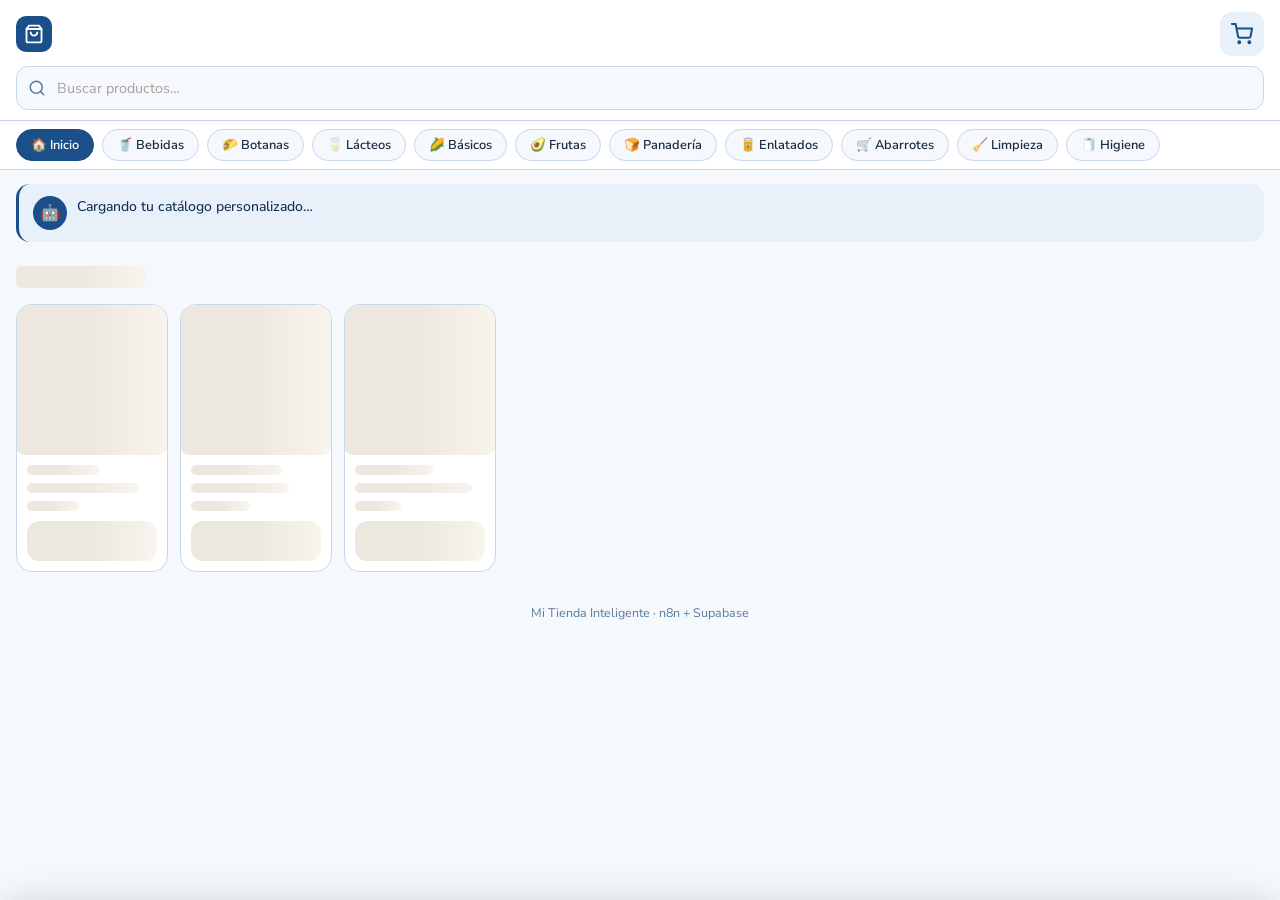
==== commit a82414f7: "Fix filter condition in message array" ====
--- a/index.html
+++ b/index.html
@@ -1476,7 +1476,7 @@
     `*Total: $${total.toFixed(2)}*`,
     '',
     '_Enviado desde la tienda online_'
-  ].filter(l => l !== null && l !== undefined && !(l === '' && msg)).join('\n');
+  ]].filter(l => l !== null && l !== undefined && l !== '').join('\n');;
 
   const url = `https://wa.me/${CONFIG.whatsappNumero}?text=${encodeURIComponent(msg)}`;
   window.open(url, '_blank');
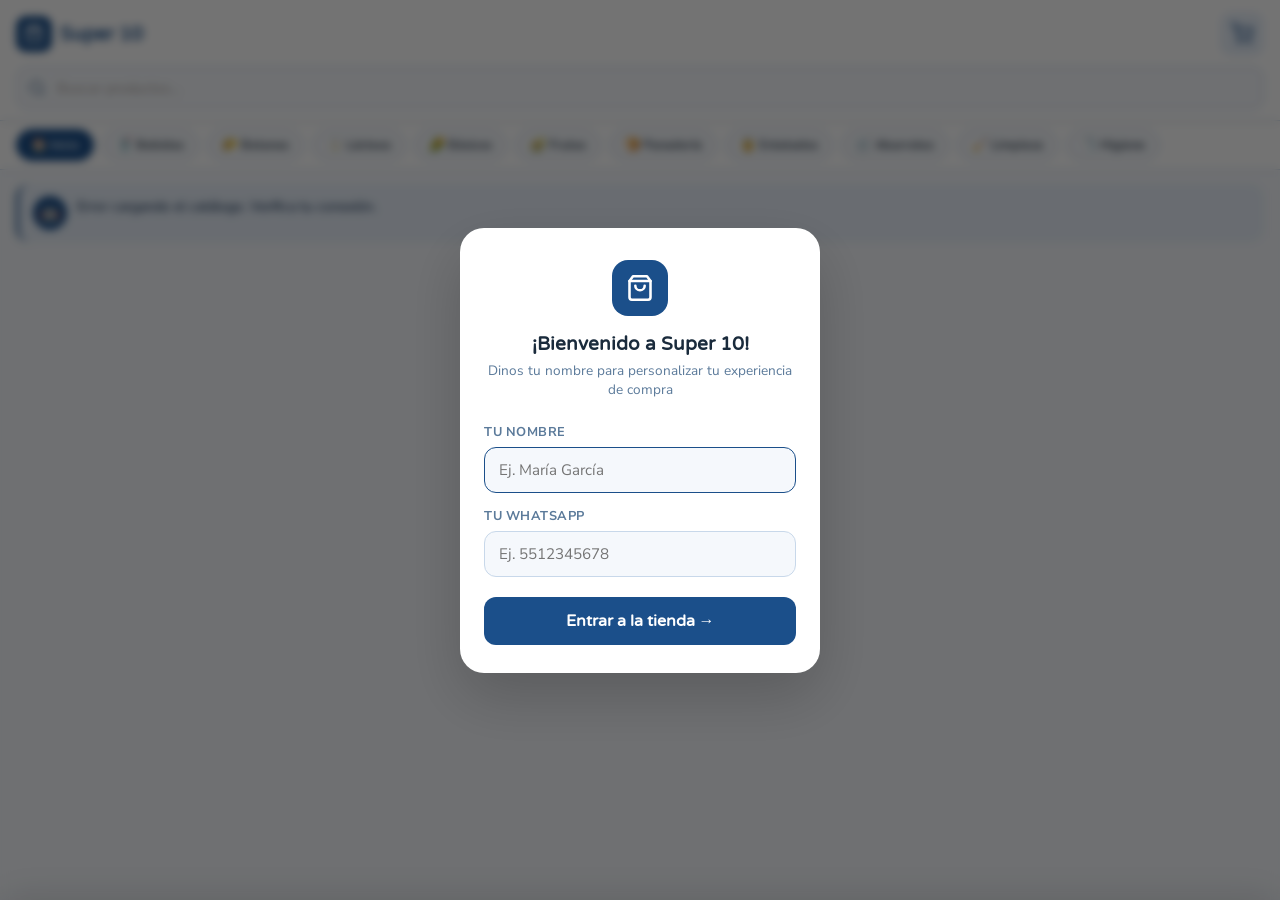
==== commit ab256e43: "Fix formatting in index.html for message construction" ====
--- a/index.html
+++ b/index.html
@@ -1476,7 +1476,7 @@
     `*Total: $${total.toFixed(2)}*`,
     '',
     '_Enviado desde la tienda online_'
-  ]].filter(l => l !== null && l !== undefined && l !== '').join('\n');;
+  ].filter(l => l !== null && l !== undefined && l !== '').join('\n');
 
   const url = `https://wa.me/${CONFIG.whatsappNumero}?text=${encodeURIComponent(msg)}`;
   window.open(url, '_blank');
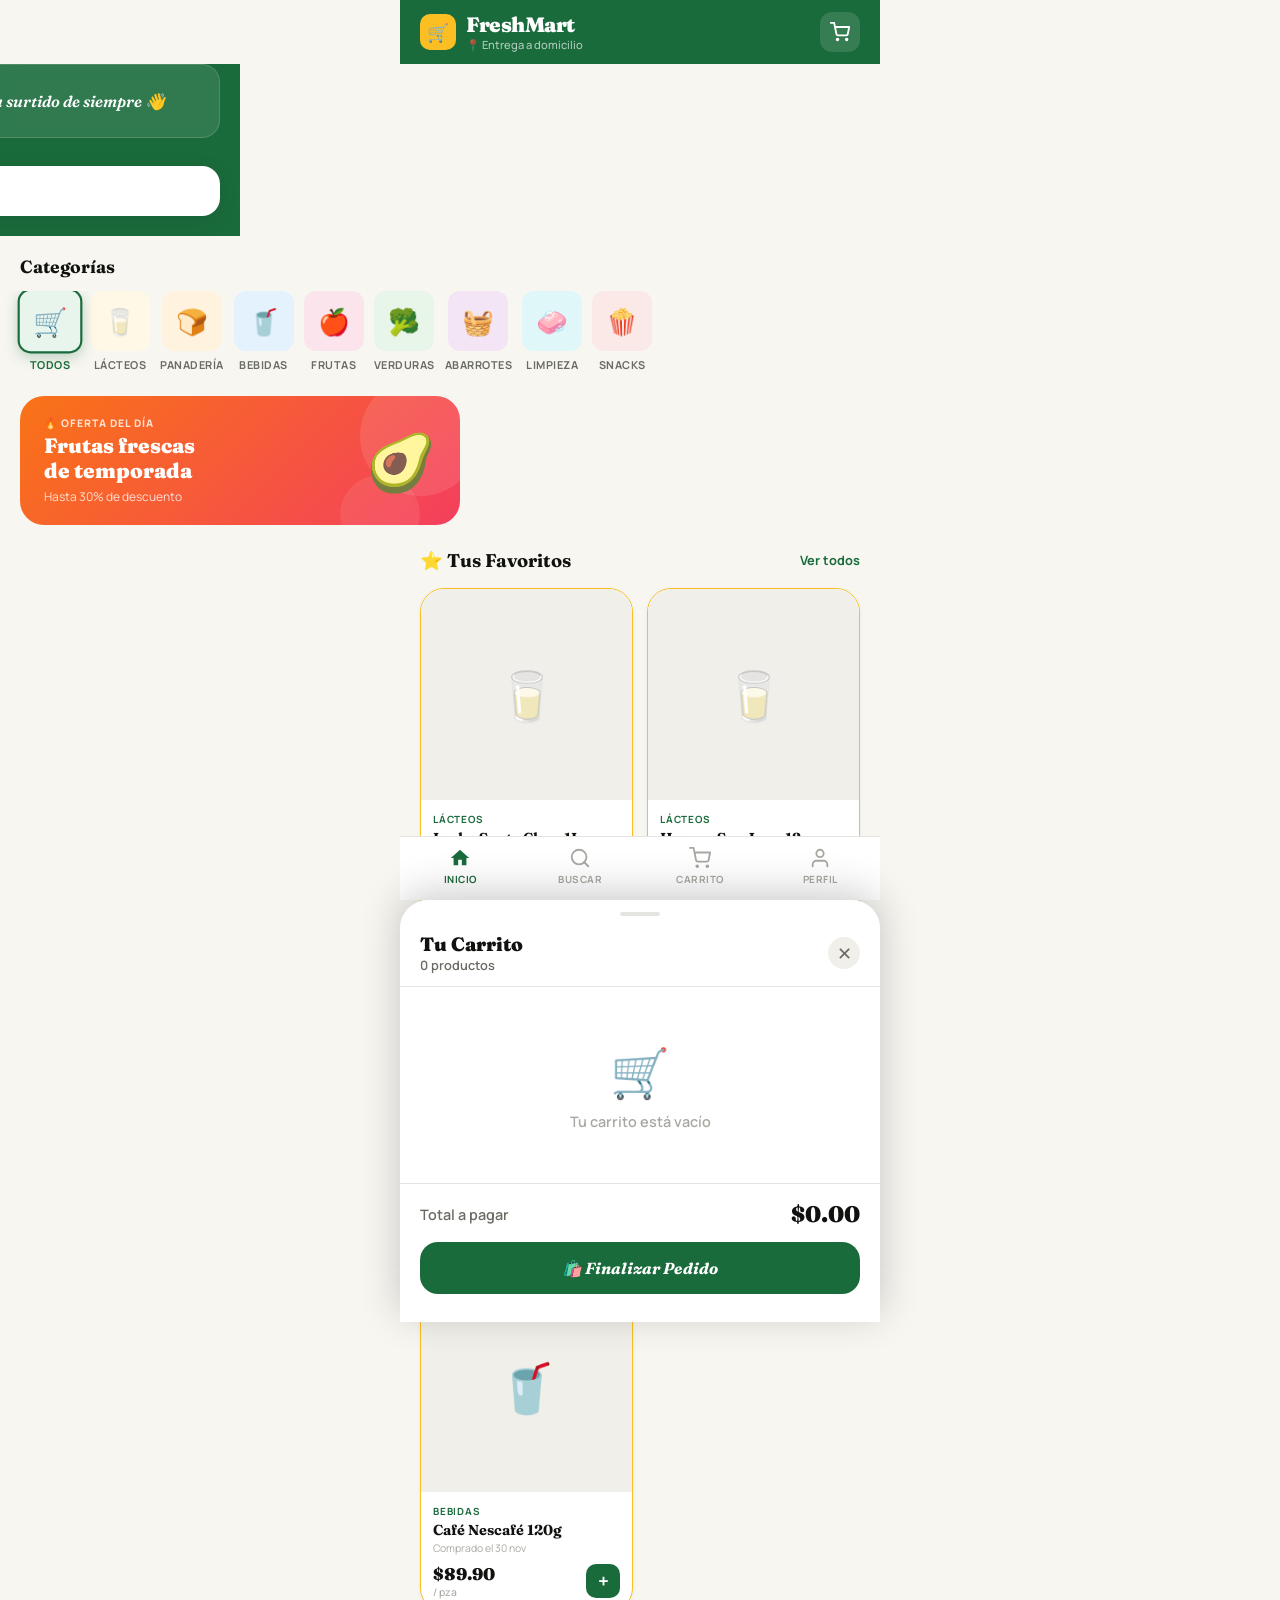
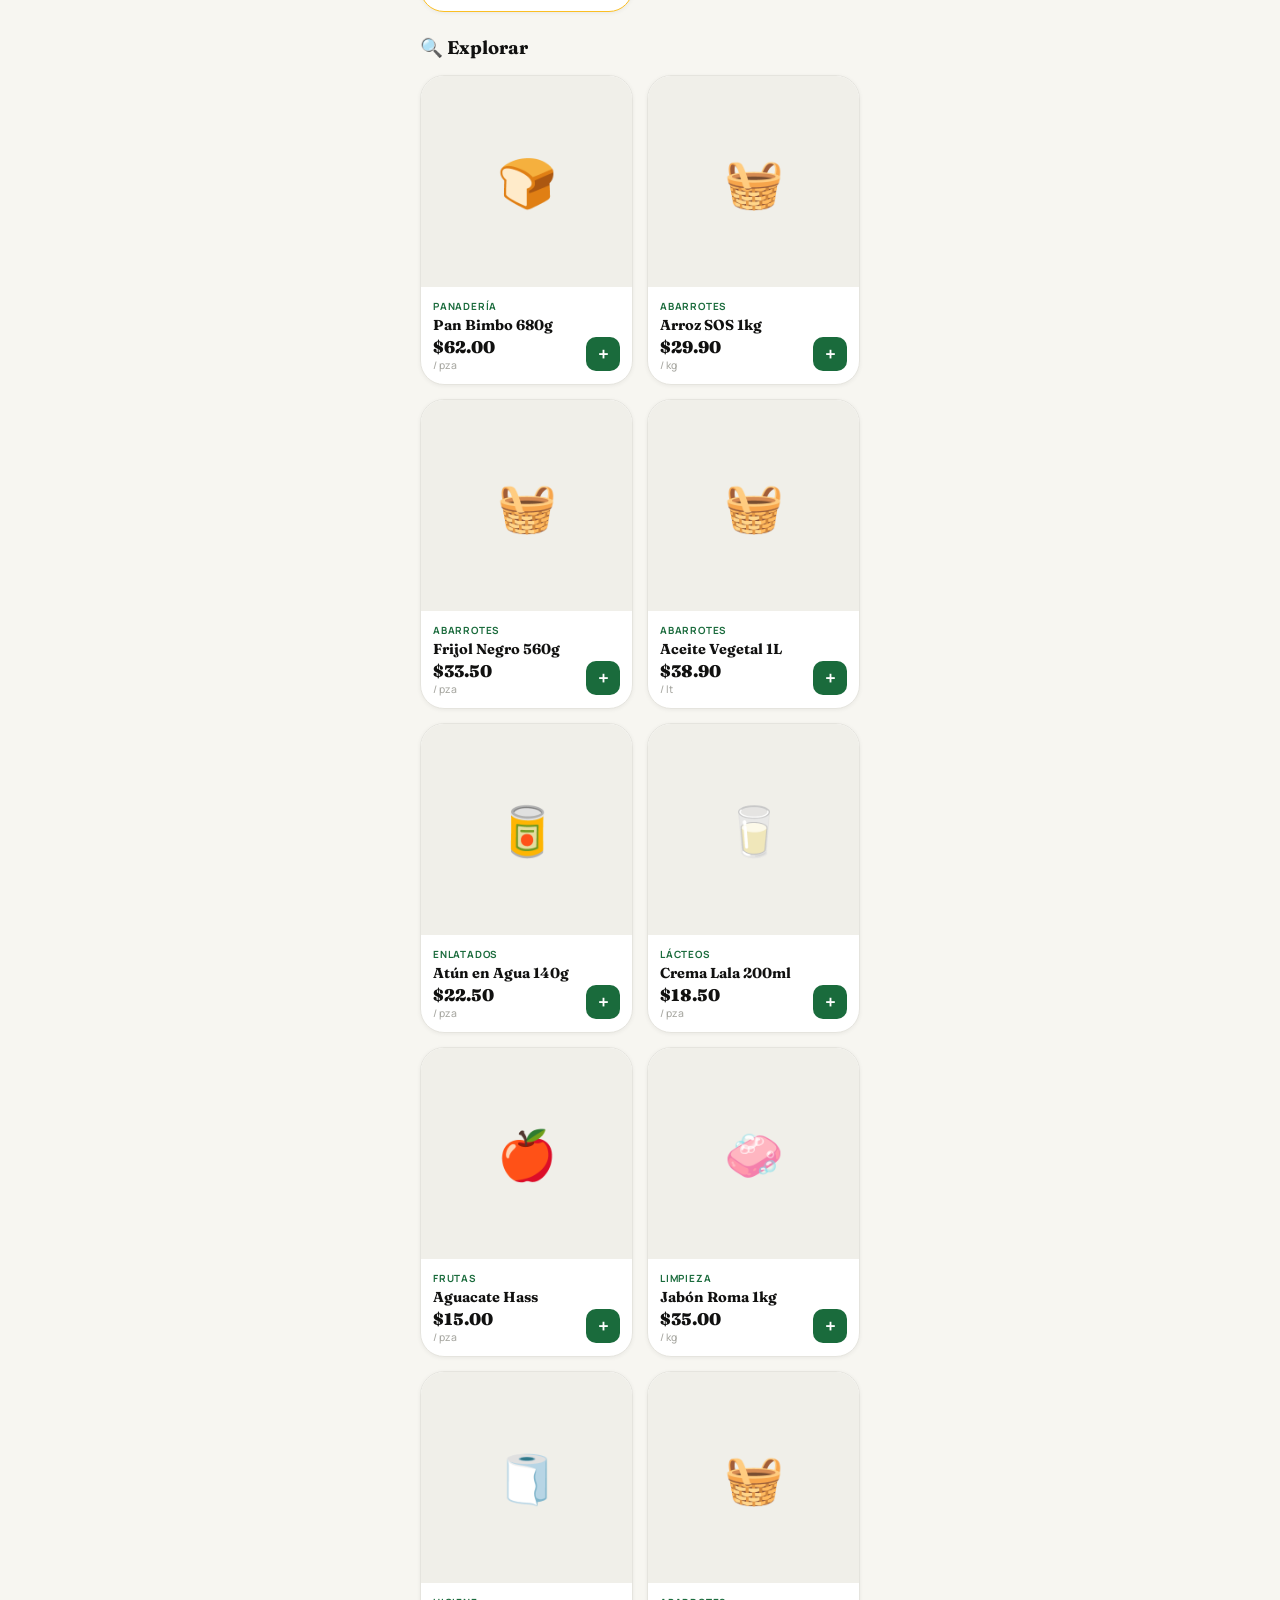
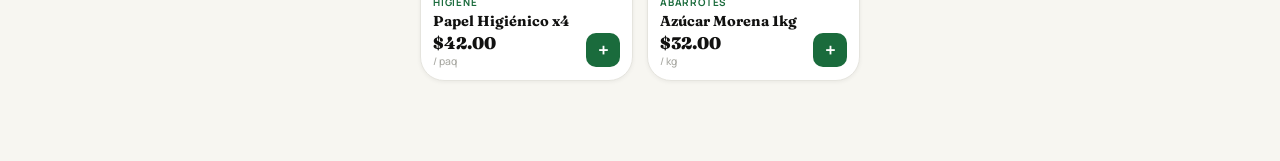
==== commit a9de0353: "fix: index.html redirige a tienda.html" ====
--- a/index.html
+++ b/index.html
@@ -2,1715 +2,10 @@
 <html lang="es">
 <head>
   <meta charset="UTF-8">
-  <meta name="viewport" content="width=device-width, initial-scale=1.0, viewport-fit=cover">
-  <meta name="theme-color" content="#25a244">
-  <meta name="description" content="Tu tienda de abarrotes inteligente">
-  <meta name="apple-mobile-web-app-capable" content="yes">
-  <meta name="apple-mobile-web-app-status-bar-style" content="default">
-  <meta name="apple-mobile-web-app-title" content="Mi Tienda">
-  <link rel="manifest" href="manifest.json">
-  <title>Mi Tienda</title>
-
-  <!-- Varela Round (headings) + Nunito Sans (body) — UI Pro Max: Soft Rounded pairing -->
-  <link rel="preconnect" href="https://fonts.googleapis.com">
-  <link rel="preconnect" href="https://fonts.gstatic.com" crossorigin>
-  <link href="https://fonts.googleapis.com/css2?family=Nunito+Sans:wght@300;400;500;600;700&family=Varela+Round&display=swap" rel="stylesheet">
-
-  <style>
-    /* ═══════════════════════════════════════════════════════════
-       DESIGN TOKENS — Mercado Mexicano
-       Style:      Vibrant & Block-based (UI Pro Max grocery/retail)
-       Typography: Varela Round + Nunito Sans (Soft Rounded pairing)
-       Palette:    Verde mercado + Naranja + Crema cálida
-    ═══════════════════════════════════════════════════════════ */
-    :root {
-      --verde:          #1B4F8A;
-      --verde-dark:     #132F52;
-      --verde-light:    #E8F0FA;
-      --acento:         #8BC34A;
-      --acento-dark:    #6A9E30;
-      --naranja:        #8BC34A;
-      --naranja-dark:   #6A9E30;
-      --naranja-light:  #F2F9E8;
-      --crema:          #F5F8FC;
-      --blanco:         #FFFFFF;
-      --texto:          #1A2B3C;
-      --subtexto:       #5B7A9A;
-      --borde:          #C8D8EA;
-      --shadow-card:    0 2px 12px rgba(27,79,138,.10), 0 1px 3px rgba(0,0,0,.06);
-      --shadow-hover:   0 8px 24px rgba(27,79,138,.16), 0 2px 8px rgba(0,0,0,.08);
-      --r-card:         16px;
-      --r-btn:          12px;
-      --font-head:      'Varela Round', sans-serif;
-      --font-body:      'Nunito Sans', sans-serif;
-      --ease:           cubic-bezier(.4,0,.2,1);
-    }
-
-    /* ── Reset ──────────────────────────────────────────────── */
-    *, *::before, *::after { box-sizing: border-box; margin: 0; padding: 0; }
-    html { font-size: 16px; -webkit-tap-highlight-color: transparent; }
-    body {
-      font-family: var(--font-body);
-      background: var(--crema);
-      color: var(--texto);
-      min-height: 100vh;
-      overscroll-behavior: none;
-    }
-    button { border: none; background: none; cursor: pointer; font-family: inherit; }
-    img    { display: block; max-width: 100%; }
-    .no-scrollbar { scrollbar-width: none; -ms-overflow-style: none; }
-    .no-scrollbar::-webkit-scrollbar { display: none; }
-
-    /* ═══════════════════════════════════════════════════════════
-       HEADER
-    ═══════════════════════════════════════════════════════════ */
-    .header {
-      position: sticky; top: 0; z-index: 100;
-      background: var(--blanco);
-      border-bottom: 1px solid var(--borde);
-      padding: 12px 16px 10px;
-      box-shadow: 0 1px 8px rgba(0,0,0,.06);
-    }
-    .header__top {
-      display: flex; align-items: center;
-      justify-content: space-between;
-      margin-bottom: 10px;
-    }
-    .header__brand { display: flex; align-items: center; gap: 8px; }
-    .header__logo {
-      width: 36px; height: 36px;
-      background: var(--verde); border-radius: 10px;
-      display: flex; align-items: center; justify-content: center;
-      flex-shrink: 0;
-    }
-    .header__logo svg { width: 20px; height: 20px; }
-    .header__title {
-      font-family: var(--font-head);
-      font-size: 1.2rem; color: var(--texto);
-    }
-    .header__title span { color: var(--verde); }
-
-    /* Cart button — min 44×44px (UX Pro Max touch rule) */
-    .cart-btn {
-      position: relative;
-      min-width: 44px; min-height: 44px;
-      display: flex; align-items: center; justify-content: center;
-      background: var(--verde-light); border-radius: 12px;
-      transition: background 150ms var(--ease), transform 150ms var(--ease);
-    }
-    .cart-btn:hover  { background: #d0ecd4; }
-    .cart-btn:active { transform: scale(.92); }
-    .cart-btn svg { width: 22px; height: 22px; color: var(--verde); }
-
-    .cart-badge {
-      position: absolute; top: -5px; right: -5px;
-      min-width: 20px; height: 20px;
-      background: var(--naranja); color: #fff;
-      font-size: .7rem; font-weight: 700;
-      border-radius: 10px; padding: 0 5px;
-      border: 2px solid var(--blanco);
-      display: none; align-items: center; justify-content: center;
-      font-family: var(--font-body);
-    }
-    .cart-badge.visible { display: flex; }
-    .cart-badge.pop { animation: badge-pop .35s cubic-bezier(.34,1.56,.64,1); }
-    @keyframes badge-pop { from { transform: scale(.5); } to { transform: scale(1); } }
-
-    /* Search */
-    .search-wrap { position: relative; }
-    .search-wrap .ico-search {
-      position: absolute; left: 12px; top: 50%;
-      transform: translateY(-50%);
-      width: 18px; height: 18px;
-      color: var(--subtexto); pointer-events: none;
-    }
-    .search-input {
-      width: 100%; height: 44px;
-      padding: 0 40px 0 40px;
-      border-radius: 12px;
-      border: 1.5px solid var(--borde);
-      background: var(--crema);
-      font-family: var(--font-body); font-size: .9rem;
-      color: var(--texto); outline: none;
-      transition: border-color 150ms var(--ease), box-shadow 150ms var(--ease);
-    }
-    .search-input::placeholder { color: #A9A09A; }
-    .search-input:focus {
-      border-color: var(--verde);
-      box-shadow: 0 0 0 3px rgba(43,122,60,.12);
-    }
-    .search-wrap.has-query .ico-search { display: none; }
-    .search-back {
-      position: absolute; left: 8px; top: 50%;
-      transform: translateY(-50%);
-      display: none; align-items: center; justify-content: center;
-      width: 32px; height: 32px;
-      border-radius: 50%; color: var(--verde); border: none; cursor: pointer;
-      z-index: 10; transition: background 150ms var(--ease);
-    }
-    .search-back.visible { display: flex; }
-    .search-back:hover { background: var(--verde-light); }
-    .search-back svg { width: 18px; height: 18px; }
-    .search-clear {
-      position: absolute; right: 10px; top: 50%;
-      transform: translateY(-50%);
-      z-index: 10;
-      width: 32px; height: 32px;
-      display: none; align-items: center; justify-content: center;
-      border-radius: 50%; background: #ccc; color: #333;
-      border: none; cursor: pointer;
-      transition: background 150ms var(--ease);
-    }
-    .search-clear.visible { display: flex !important; }
-    .search-clear:hover { background: #bbb; }
-    .search-clear svg { width: 12px; height: 12px; }
-    .search-dropdown {
-      position: absolute; top: calc(100% + 6px); left: 0; right: 0;
-      background: var(--blanco);
-      border: 1.5px solid var(--borde);
-      border-radius: 12px;
-      box-shadow: 0 4px 20px rgba(0,0,0,.10);
-      z-index: 150; overflow: hidden; display: none;
-    }
-    .search-dropdown.visible { display: block; }
-    .search-sugg {
-      display: flex; align-items: center; gap: 10px;
-      padding: 9px 14px; cursor: pointer;
-      font-size: .87rem; color: var(--texto);
-      transition: background 120ms var(--ease);
-    }
-    .search-sugg:not(:last-child) { border-bottom: 1px solid var(--borde); }
-    .search-sugg:hover { background: var(--crema); }
-    .sugg-thumb {
-      width: 28px; height: 28px; flex-shrink: 0;
-      border-radius: 6px; background: var(--crema);
-      display: flex; align-items: center; justify-content: center;
-      font-size: .9rem; overflow: hidden;
-    }
-    .sugg-thumb img { width: 100%; height: 100%; object-fit: contain; }
-
-    /* ═══════════════════════════════════════════════════════════
-       GREETING CHIP
-    ═══════════════════════════════════════════════════════════ */
-    .greeting {
-      margin: 14px 16px 0;
-      padding: 12px 14px;
-      background: var(--verde-light);
-      border-radius: 14px;
-      border-left: 3px solid var(--verde);
-      display: flex; align-items: flex-start; gap: 10px;
-    }
-    .greeting__avatar {
-      flex-shrink: 0; width: 34px; height: 34px;
-      background: var(--verde); border-radius: 50%;
-      display: flex; align-items: center; justify-content: center;
-      font-size: 1rem;
-    }
-    .greeting__text {
-      font-size: .875rem; line-height: 1.5;
-      color: var(--verde-dark); font-weight: 500;
-    }
-    .greeting__text strong { font-weight: 700; }
-
-    /* ═══════════════════════════════════════════════════════════
-       SECTION HEADERS
-    ═══════════════════════════════════════════════════════════ */
-    .section { margin-top: 24px; }
-    .section__head {
-      display: flex; align-items: center;
-      justify-content: space-between;
-      padding: 0 16px; margin-bottom: 12px;
-    }
-    .section__title {
-      font-family: var(--font-head);
-      font-size: 1.05rem; color: var(--texto);
-      display: flex; align-items: center; gap: 6px;
-    }
-    .section__title svg { width: 18px; height: 18px; flex-shrink: 0; }
-    .section__badge {
-      font-size: .75rem; font-weight: 600;
-      color: var(--subtexto);
-      background: var(--borde);
-      padding: 2px 9px; border-radius: 20px;
-    }
-
-    /* ═══════════════════════════════════════════════════════════
-       FAVORITOS — horizontal scroll with snap
-    ═══════════════════════════════════════════════════════════ */
-    .fav-scroll {
-      display: flex; gap: 12px;
-      padding: 4px 16px 8px;
-      overflow-x: auto;
-      scroll-snap-type: x mandatory;
-      -webkit-overflow-scrolling: touch;
-    }
-    .fav-scroll .product-card {
-      flex: 0 0 160px;
-      width: 160px;
-      min-height: 300px;
-      scroll-snap-align: start;
-    }
-    .fav-scroll .product-card .card__img {
-      height: 140px;
-    }
-
-    /* ═══════════════════════════════════════════════════════════
-       EXPLORAR — 2-column grid
-    ═══════════════════════════════════════════════════════════ */
-    .explorar-grid {
-      display: grid;
-      grid-template-columns: repeat(auto-fill, minmax(155px, 1fr));
-      gap: 12px;
-      padding: 4px 16px 120px;
-      max-width: 1100px;
-      margin: 0 auto;
-    }
-
-    @media (min-width: 600px) {
-      .explorar-grid {
-        grid-template-columns: repeat(auto-fill, minmax(175px, 210px));
-        justify-content: center;
-        padding: 4px 24px 120px;
-      }
-    }
-    .explorar-grid .product-card {
-      min-height: 300px;
-    }
-    .explorar-grid .card__img {
-      height: 140px;
-    }
-
-    /* ═══════════════════════════════════════════════════════════
-       PRODUCT CARD
-    ═══════════════════════════════════════════════════════════ */
-    .product-card {
-      background: var(--blanco);
-      border-radius: var(--r-card);
-      border: 1.5px solid var(--borde);
-      box-shadow: var(--shadow-card);
-      overflow: hidden;
-      display: flex; flex-direction: column;
-      cursor: pointer;
-      transition: box-shadow 200ms var(--ease), transform 200ms var(--ease);
-    }
-    .product-card:hover  { box-shadow: var(--shadow-hover); transform: translateY(-2px); }
-    .product-card:active { transform: scale(.97); }
-
-    .card__img {
-      width: 100%; height: 140px;
-      display: flex; align-items: center; justify-content: center;
-      font-size: 3rem;
-      background: #fff;
-      position: relative; overflow: hidden;
-      flex-shrink: 0;
-    }
-    .card__img img {
-      width: 100%; height: 100%;
-      object-fit: contain; background: #fff;
-      transition: transform 300ms var(--ease);
-    }
-    .product-card:hover .card__img img { transform: scale(1.04); }
-
-    .card__usual {
-      position: absolute; top: 6px; right: 6px;
-      background: var(--naranja); color: #fff;
-      font-size: .62rem; font-weight: 700;
-      padding: 2px 7px; border-radius: 20px;
-      text-transform: uppercase; letter-spacing: .5px;
-    }
-
-    .card__body {
-      padding: 10px 10px 12px;
-      display: flex; flex-direction: column; gap: 3px;
-      flex: 1;
-    }
-    .card__cat {
-      font-size: .68rem; font-weight: 700;
-      color: var(--verde);
-      text-transform: uppercase; letter-spacing: .6px;
-    }
-    .card__name {
-      font-family: var(--font-head);
-      font-size: .84rem; line-height: 1.25;
-      color: var(--texto);
-      display: -webkit-box;
-      -webkit-line-clamp: 2;
-      -webkit-box-orient: vertical;
-      overflow: hidden;
-    }
-    .card__price-row {
-      display: flex; align-items: baseline; gap: 3px;
-      margin-top: 4px;
-    }
-    .card__price {
-      font-family: var(--font-head);
-      font-size: 1rem; color: var(--verde-dark);
-    }
-    .card__unit { font-size: .7rem; color: var(--subtexto); }
-
-    .card__controls { margin-top: auto; padding-top: 8px; }
-
-    /* Add button — min 44px height (UX rule) */
-    .btn-add {
-      width: 100%; min-height: 44px;
-      background: var(--acento); color: #fff;
-      font-family: var(--font-head); font-size: .85rem;
-      border-radius: var(--r-btn);
-      display: flex; align-items: center; justify-content: center; gap: 5px;
-      transition: background 150ms var(--ease), transform 150ms var(--ease);
-    }
-    .btn-add:hover  { background: var(--acento-dark); }
-    .btn-add:active { transform: scale(.95); }
-    .btn-add svg { width: 15px; height: 15px; flex-shrink: 0; }
-
-    /* Qty control */
-    .qty-ctrl {
-      display: flex; align-items: center;
-      justify-content: space-between; gap: 4px;
-      background: var(--verde-light); border-radius: var(--r-btn);
-      padding: 4px; min-height: 44px;
-    }
-    /* min 44×44px on qty buttons (UX touch rule) */
-    .qty-ctrl__btn {
-      min-width: 36px; min-height: 36px;
-      display: flex; align-items: center; justify-content: center;
-      border-radius: 9px;
-      background: var(--blanco); color: var(--verde);
-      box-shadow: 0 1px 4px rgba(0,0,0,.08);
-      transition: background 150ms var(--ease), transform 150ms var(--ease);
-      flex-shrink: 0;
-    }
-    .qty-ctrl__btn:hover  { background: var(--verde); color: #fff; }
-    .qty-ctrl__btn:active { transform: scale(.88); }
-    .qty-ctrl__btn svg { width: 16px; height: 16px; }
-    .qty-ctrl__val {
-      font-family: var(--font-head); font-size: 1rem;
-      color: var(--verde-dark); min-width: 24px; text-align: center;
-    }
-
-    /* ═══════════════════════════════════════════════════════════
-       SUBCATEGORY BAR
-    ═══════════════════════════════════════════════════════════ */
-    .subcat-bar {
-      display: none;
-      gap: 8px;
-      padding: 8px 16px 4px;
-      overflow-x: auto;
-      background: var(--blanco);
-      border-bottom: 1px solid var(--borde);
-    }
-    .subcat-bar.visible { display: flex; }
-    .subcat-pill {
-      flex-shrink: 0;
-      padding: 5px 14px;
-      border-radius: 20px;
-      border: 1.5px solid var(--borde);
-      background: var(--blanco);
-      font-family: var(--font-body);
-      font-size: .8rem; font-weight: 600;
-      color: var(--subtexto);
-      cursor: pointer;
-      transition: all 150ms var(--ease);
-      white-space: nowrap;
-    }
-    .subcat-pill:hover  { border-color: var(--verde); color: var(--verde); }
-    .subcat-pill.active { background: var(--verde); border-color: var(--verde); color: #fff; }
-
-    /* ═══════════════════════════════════════════════════════════
-       SKELETON LOADING
-    ═══════════════════════════════════════════════════════════ */
-    @keyframes shimmer {
-      0%   { background-position: -200% 0; }
-      100% { background-position:  200% 0; }
-    }
-    .skeleton {
-      background: linear-gradient(90deg, #ede8df 25%, #f8f4ee 50%, #ede8df 75%);
-      background-size: 200% 100%;
-      animation: shimmer 1.6s ease-in-out infinite;
-      border-radius: 8px;
-    }
-    .skel-card {
-      flex: 0 0 152px;
-      background: var(--blanco);
-      border-radius: var(--r-card);
-      border: 1.5px solid var(--borde);
-      overflow: hidden;
-    }
-    .skel-card .sk-img { width: 100%; aspect-ratio: 1; }
-    .skel-card .sk-body { padding: 10px; display: flex; flex-direction: column; gap: 8px; }
-    .skel-card .sk-line { height: 10px; }
-    .skel-card .sk-btn  { height: 40px; border-radius: var(--r-btn); margin-top: 2px; }
-
-    /* ═══════════════════════════════════════════════════════════
-       EMPTY STATE
-    ═══════════════════════════════════════════════════════════ */
-    .empty-state {
-      grid-column: span 2;
-      display: flex; flex-direction: column;
-      align-items: center; gap: 10px;
-      padding: 48px 20px; color: var(--subtexto);
-      text-align: center;
-    }
-    .empty-state svg { width: 52px; height: 52px; opacity: .3; }
-    .empty-state p { font-size: .9rem; line-height: 1.4; }
-
-    /* ═══════════════════════════════════════════════════════════
-       CART OVERLAY + BOTTOM SHEET
-    ═══════════════════════════════════════════════════════════ */
-    .overlay {
-      position: fixed; inset: 0; z-index: 200;
-      background: rgba(28,25,23,.5);
-      backdrop-filter: blur(2px);
-      opacity: 0; pointer-events: none;
-      transition: opacity .3s var(--ease);
-    }
-    .overlay.open { opacity: 1; pointer-events: all; }
-
-    .cart-sheet {
-      position: fixed; bottom: 0; left: 0; right: 0;
-      z-index: 201;
-      background: var(--blanco);
-      border-radius: 24px 24px 0 0;
-      max-height: 82vh;
-      display: flex; flex-direction: column;
-      transform: translateY(100%);
-      transition: transform .35s cubic-bezier(.4,0,.2,1);
-      box-shadow: 0 -4px 32px rgba(0,0,0,.12);
-    }
-    .cart-sheet.open { transform: translateY(0); }
-
-    .sheet-handle {
-      width: 40px; height: 4px;
-      background: var(--borde); border-radius: 2px;
-      margin: 12px auto 0; flex-shrink: 0;
-    }
-    .sheet-header {
-      display: flex; align-items: center;
-      justify-content: space-between;
-      padding: 14px 20px 12px;
-      border-bottom: 1px solid var(--borde);
-      flex-shrink: 0;
-    }
-    .sheet-title {
-      font-family: var(--font-head);
-      font-size: 1.1rem; color: var(--texto);
-    }
-    .sheet-close {
-      min-width: 36px; min-height: 36px;
-      display: flex; align-items: center; justify-content: center;
-      border-radius: 50%; background: var(--crema); color: var(--subtexto);
-      transition: background 150ms var(--ease);
-    }
-    .sheet-close:hover { background: var(--borde); }
-    .sheet-close svg { width: 16px; height: 16px; }
-
-    .sheet-items { overflow-y: auto; flex: 1; padding: 10px 20px; }
-
-    .sheet-empty {
-      display: flex; flex-direction: column;
-      align-items: center; gap: 10px;
-      padding: 36px 0; color: var(--subtexto);
-      font-size: .9rem;
-    }
-    .sheet-empty svg { width: 48px; height: 48px; opacity: .3; }
-
-    .cart-item {
-      display: flex; align-items: center; gap: 10px;
-      padding: 10px 0; border-bottom: 1px solid #f0f0f0;
-    }
-    .cart-item:last-child { border-bottom: none; }
-    .cart-item__img {
-      width: 44px; height: 44px; object-fit: contain;
-      border-radius: 8px; background: #f5f5f5; flex-shrink: 0;
-    }
-    .cart-item__img--emoji {
-      width: 44px; height: 44px; flex-shrink: 0;
-      border-radius: 8px; background: #f5f5f5;
-      display: flex; align-items: center; justify-content: center;
-      font-size: 1.5rem;
-    }
-    .cart-item__info { flex: 1; min-width: 0; }
-    .cart-item__name {
-      font-size: .85rem; font-weight: 600; color: var(--texto);
-      display: block; white-space: nowrap;
-      overflow: hidden; text-overflow: ellipsis;
-    }
-    .cart-item__price { font-size: .75rem; color: #888; }
-    .cart-item__qty {
-      display: flex; align-items: center; gap: 6px;
-      flex-shrink: 0;
-    }
-    .cart-item__qty button {
-      width: 26px; height: 26px; border-radius: 50%;
-      border: 1.5px solid var(--borde);
-      background: #fff; font-size: 1rem;
-      display: flex; align-items: center; justify-content: center;
-      cursor: pointer; font-weight: 700; color: var(--verde);
-      transition: all 150ms ease;
-    }
-    .cart-item__qty button:hover {
-      background: var(--verde); color: #fff;
-      border-color: var(--verde);
-    }
-    .cart-item__qty span {
-      min-width: 20px; text-align: center;
-      font-weight: 700; font-size: .9rem;
-    }
-    .cart-item__subtotal {
-      font-weight: 700; font-size: .9rem; color: var(--verde-dark);
-      flex-shrink: 0; min-width: 56px; text-align: right;
-    }
-    .cart-item__remove {
-      color: #ccc; background: none; border: none;
-      font-size: 1.1rem; cursor: pointer; padding: 4px;
-      transition: color 150ms ease; flex-shrink: 0;
-    }
-    .cart-item__remove:hover { color: #e53935; }
-
-    .sheet-footer {
-      border-top: 1px solid var(--borde);
-      padding: 14px 20px 20px; flex-shrink: 0;
-    }
-    .total-row {
-      display: flex; justify-content: space-between;
-      align-items: center; margin-bottom: 14px;
-    }
-    .total-label { font-size: .9rem; color: var(--subtexto); font-weight: 500; }
-    .total-val {
-      font-family: var(--font-head);
-      font-size: 1.45rem; color: var(--texto);
-    }
-    .btn-checkout {
-      width: 100%; min-height: 52px;
-      background: var(--acento); color: #fff;
-      font-family: var(--font-head); font-size: 1rem;
-      border-radius: 14px;
-      display: flex; align-items: center; justify-content: center; gap: 8px;
-      box-shadow: 0 4px 16px rgba(139,195,74,.35);
-      transition: background 150ms var(--ease), transform 150ms var(--ease);
-    }
-    .btn-checkout:hover  { background: var(--naranja-dark); }
-    .btn-checkout:active { transform: scale(.97); }
-    .btn-checkout svg { width: 20px; height: 20px; }
-    .btn-stripe {
-      width: 100%; padding: 14px; margin-top: 10px;
-      background: #f0f0f0; color: #999;
-      border: 2px dashed #ccc; border-radius: 12px;
-      font-size: 1rem; font-weight: 600;
-      cursor: not-allowed;
-      display: flex; align-items: center; justify-content: center; gap: 8px;
-    }
-    .delivery-options { padding: 12px 0; border-top: 1px solid #f0f0f0; }
-    .delivery-title { font-size: .8rem; color: #888; margin-bottom: 8px; }
-    .delivery-grid { display: grid; grid-template-columns: 1fr 1fr; gap: 8px; }
-    .delivery-btn {
-      padding: 12px 8px; border-radius: 12px; border: 2px solid #e0e0e0;
-      background: #fff; font-size: .82rem; font-weight: 600; color: #555;
-      display: flex; flex-direction: column; align-items: center;
-      gap: 4px; cursor: pointer; transition: all 150ms ease;
-      line-height: 1.3; text-align: center;
-    }
-    .delivery-btn.active { border-color: #25a244; background: #f0faf3; color: #25a244; }
-    .delivery-btn.disabled { opacity: .45; cursor: not-allowed; }
-    .delivery-btn small { font-size: .7rem; font-weight: 400; color: #aaa; }
-    .btn-vaciar {
-      width: 100%; margin-top: 8px; padding: 10px;
-      background: none; border: none;
-      color: #ccc; font-size: .82rem; cursor: pointer;
-      transition: color 150ms ease;
-    }
-    .btn-vaciar:hover { color: #e53935; }
-
-    /* ═══════════════════════════════════════════════════════════
-       FOOTER
-    ═══════════════════════════════════════════════════════════ */
-    .footer {
-      padding: 24px 16px 40px;
-      text-align: center;
-      font-size: .78rem; color: var(--subtexto);
-    }
-
-    /* ═══════════════════════════════════════════════════════════
-       CATEGORY BAR
-    ═══════════════════════════════════════════════════════════ */
-    .cat-bar {
-      display: flex; gap: 8px;
-      overflow-x: auto; padding: 8px 16px;
-      scrollbar-width: none; background: var(--blanco);
-      border-bottom: 1px solid var(--borde);
-      position: sticky; top: 64px; z-index: 90;
-    }
-    .cat-bar::-webkit-scrollbar { display: none; }
-    .cat-pill {
-      flex-shrink: 0; padding: 6px 14px;
-      border-radius: 20px; border: 1.5px solid var(--borde);
-      background: var(--crema); color: var(--texto);
-      font-size: .8rem; font-weight: 600; cursor: pointer;
-      white-space: nowrap; transition: all 150ms ease;
-    }
-    .cat-pill.active {
-      background: var(--verde); color: #fff;
-      border-color: var(--verde);
-    }
-    .cat-pill:hover:not(.active) {
-      border-color: var(--verde); color: var(--verde);
-    }
-
-    /* ═══════════════════════════════════════════════════════════
-       FADE-UP ANIMATION
-    ═══════════════════════════════════════════════════════════ */
-    @keyframes fade-up {
-      from { opacity: 0; transform: translateY(14px); }
-      to   { opacity: 1; transform: translateY(0); }
-    }
-    .fade-up { animation: fade-up .4s var(--ease) both; }
-
-    /* Respect prefers-reduced-motion (UX Pro Max accessibility rule) */
-    @media (prefers-reduced-motion: reduce) {
-      *, *::before, *::after {
-        animation-duration: .01ms !important;
-        transition-duration: .01ms !important;
-      }
-    }
-
-
-    /* ═══════════════════════════════════════════════════════════
-       MODAL REGISTRO CLIENTE
-    ═══════════════════════════════════════════════════════════ */
-    .registro-overlay {
-      display: none; position: fixed; inset: 0; z-index: 999;
-      background: rgba(0,0,0,.55); backdrop-filter: blur(4px);
-      align-items: center; justify-content: center; padding: 24px;
-    }
-    .registro-overlay.open { display: flex; }
-    .registro-card {
-      background: var(--blanco); border-radius: 24px;
-      padding: 32px 24px 28px; width: 100%; max-width: 360px;
-      box-shadow: 0 24px 60px rgba(0,0,0,.18);
-      animation: fade-up .3s var(--ease) both;
-    }
-    .registro-logo {
-      width: 56px; height: 56px; border-radius: 16px;
-      background: var(--verde); display: flex; align-items: center;
-      justify-content: center; margin: 0 auto 16px;
-    }
-    .registro-logo svg { width: 28px; height: 28px; }
-    .registro-card h2 {
-      font-family: var(--font-head); font-size: 1.2rem;
-      color: var(--texto); text-align: center; margin-bottom: 6px;
-    }
-    .registro-card p {
-      font-size: .85rem; color: var(--subtexto);
-      text-align: center; margin-bottom: 24px;
-    }
-    .registro-field { margin-bottom: 14px; }
-    .registro-field label {
-      display: block; font-size: .8rem; font-weight: 700;
-      color: var(--subtexto); margin-bottom: 6px; text-transform: uppercase; letter-spacing: .04em;
-    }
-    .registro-field input {
-      width: 100%; padding: 12px 14px; border-radius: 12px;
-      border: 1.5px solid var(--borde); font-family: var(--font-body);
-      font-size: .95rem; color: var(--texto); background: var(--crema);
-      outline: none; transition: border-color 150ms;
-    }
-    .registro-field input:focus { border-color: var(--verde); }
-    .btn-registro {
-      width: 100%; padding: 14px; border-radius: 12px;
-      background: var(--verde); color: #fff;
-      font-family: var(--font-head); font-size: 1rem;
-      font-weight: 700; cursor: pointer; border: none;
-      margin-top: 6px; transition: background 150ms;
-    }
-    .btn-registro:hover { background: var(--verde-dark); }
-    .btn-registro:disabled { opacity: .6; cursor: not-allowed; }
-    /* Saludo en header */
-    .header__saludo {
-      font-size: .75rem; color: var(--subtexto);
-      margin-top: 1px;
-    }
-  </style>
+  <meta http-equiv="refresh" content="0; url=tienda.html">
+  <meta name="viewport" content="width=device-width, initial-scale=1.0">
+  <title>Super 10</title>
+  <script>window.location.replace('tienda.html');</script>
 </head>
-<body>
-
-<!-- ═══════════ HEADER ═══════════ -->
-<header class="header">
-  <div class="header__top">
-    <div class="header__brand">
-      <div class="header__logo" aria-hidden="true">
-        <!-- Store bag icon (Heroicons outline) -->
-        <svg xmlns="http://www.w3.org/2000/svg" viewBox="0 0 24 24" fill="none"
-             stroke="white" stroke-width="2.2" stroke-linecap="round" stroke-linejoin="round">
-          <path d="M6 2L3 6v14a2 2 0 0 0 2 2h14a2 2 0 0 0 2-2V6l-3-4z"/>
-          <line x1="3" y1="6" x2="21" y2="6"/>
-          <path d="M16 10a4 4 0 0 1-8 0"/>
-        </svg>
-      </div>
-      <div>
-      <h1 class="header__title"><span class="store-name" id="storeName"></span></h1>
-      <div class="header__saludo" id="headerSaludo"></div>
-    </div>
-    </div>
-
-    <button class="cart-btn" id="cartOpenBtn" aria-label="Abrir carrito">
-      <!-- Shopping cart icon (Heroicons outline) -->
-      <svg xmlns="http://www.w3.org/2000/svg" viewBox="0 0 24 24" fill="none"
-           stroke="currentColor" stroke-width="2.2" stroke-linecap="round" stroke-linejoin="round">
-        <circle cx="9" cy="21" r="1"/><circle cx="20" cy="21" r="1"/>
-        <path d="M1 1h4l2.68 13.39a2 2 0 0 0 2 1.61h9.72a2 2 0 0 0 2-1.61L23 6H6"/>
-      </svg>
-      <span class="cart-badge" id="cartBadge" aria-live="polite" aria-label="Productos en carrito">0</span>
-    </button>
-  </div>
-
-  <div class="search-wrap">
-    <!-- Botón volver (visible solo con texto) -->
-    <button class="search-back" id="searchBack" aria-label="Volver al catálogo">
-      <svg xmlns="http://www.w3.org/2000/svg" viewBox="0 0 24 24" fill="none"
-           stroke="currentColor" stroke-width="2.5" stroke-linecap="round" stroke-linejoin="round"
-           aria-hidden="true">
-        <line x1="19" y1="12" x2="5" y2="12"/><polyline points="12 19 5 12 12 5"/>
-      </svg>
-    </button>
-    <!-- Magnifying glass icon (se oculta cuando hay texto) -->
-    <svg class="ico-search" xmlns="http://www.w3.org/2000/svg" viewBox="0 0 24 24" fill="none"
-         stroke="currentColor" stroke-width="2" stroke-linecap="round" stroke-linejoin="round"
-         aria-hidden="true">
-      <circle cx="11" cy="11" r="8"/><line x1="21" y1="21" x2="16.65" y2="16.65"/>
-    </svg>
-    <input
-      type="search"
-      class="search-input"
-      id="searchInput"
-      placeholder="Buscar productos…"
-      aria-label="Buscar productos"
-      autocomplete="off"
-    >
-    <button class="search-clear" id="searchClear" aria-label="Limpiar búsqueda">
-      <svg xmlns="http://www.w3.org/2000/svg" viewBox="0 0 24 24" fill="none"
-           stroke="currentColor" stroke-width="2.8" stroke-linecap="round" aria-hidden="true">
-        <line x1="18" y1="6" x2="6" y2="18"/><line x1="6" y1="6" x2="18" y2="18"/>
-      </svg>
-    </button>
-    <div class="search-dropdown no-scrollbar" id="searchDropdown" role="listbox"></div>
-  </div>
-</header>
-
-<!-- ═══════════ CATEGORY BAR ═══════════ -->
-<div class="cat-bar no-scrollbar" id="catBar">
-  <button class="cat-pill active" data-cat=""          onclick="filterByCat(null)">🏠 Inicio</button>
-  <button class="cat-pill" data-cat="Bebidas"          onclick="filterByCat('Bebidas')">🥤 Bebidas</button>
-  <button class="cat-pill" data-cat="Botanas"          onclick="filterByCat('Botanas')">🌮 Botanas</button>
-  <button class="cat-pill" data-cat="Lácteos"          onclick="filterByCat('Lácteos')">🥛 Lácteos</button>
-  <button class="cat-pill" data-cat="Básicos"          onclick="filterByCat('Básicos')">🌽 Básicos</button>
-  <button class="cat-pill" data-cat="Frutas"           onclick="filterByCat('Frutas')">🥑 Frutas</button>
-  <button class="cat-pill" data-cat="Panadería"        onclick="filterByCat('Panadería')">🍞 Panadería</button>
-  <button class="cat-pill" data-cat="Enlatados"        onclick="filterByCat('Enlatados')">🥫 Enlatados</button>
-  <button class="cat-pill" data-cat="Abarrotes"        onclick="filterByCat('Abarrotes')">🛒 Abarrotes</button>
-  <button class="cat-pill" data-cat="Limpieza"         onclick="filterByCat('Limpieza')">🧹 Limpieza</button>
-  <button class="cat-pill" data-cat="Higiene"          onclick="filterByCat('Higiene')">🧻 Higiene</button>
-</div>
-
-<!-- ═══════════ SUBCATEGORY BAR ═══════════ -->
-<div class="subcat-bar no-scrollbar" id="subcatBar"></div>
-
-<!-- ═══════════ GREETING CHIP ═══════════ -->
-<div class="greeting" id="greetingChip">
-  <div class="greeting__avatar" aria-hidden="true">🤖</div>
-  <p class="greeting__text" id="greetingText">Cargando tu catálogo personalizado…</p>
-</div>
-
-<!-- ═══════════ SKELETON (while loading) ═══════════ -->
-<section class="section" id="skeletonSection" aria-hidden="true">
-  <div class="section__head">
-    <div class="skeleton" style="width:130px;height:22px;border-radius:6px;"></div>
-  </div>
-  <div class="fav-scroll no-scrollbar">
-    <div class="skel-card"><div class="sk-img skeleton"></div><div class="sk-body"><div class="sk-line skeleton" style="width:55%"></div><div class="sk-line skeleton" style="width:85%"></div><div class="sk-line skeleton" style="width:40%"></div><div class="sk-btn skeleton"></div></div></div>
-    <div class="skel-card"><div class="sk-img skeleton"></div><div class="sk-body"><div class="sk-line skeleton" style="width:70%"></div><div class="sk-line skeleton" style="width:75%"></div><div class="sk-line skeleton" style="width:45%"></div><div class="sk-btn skeleton"></div></div></div>
-    <div class="skel-card"><div class="sk-img skeleton"></div><div class="sk-body"><div class="sk-line skeleton" style="width:60%"></div><div class="sk-line skeleton" style="width:90%"></div><div class="sk-line skeleton" style="width:35%"></div><div class="sk-btn skeleton"></div></div></div>
-  </div>
-</section>
-
-<!-- ═══════════ FAVORITOS — horizontal scroll ═══════════ -->
-<section class="section" id="favSection" style="display:none;" aria-label="Tus productos favoritos">
-  <div class="section__head">
-    <h2 class="section__title">
-      <!-- Star icon filled -->
-      <svg xmlns="http://www.w3.org/2000/svg" viewBox="0 0 24 24" fill="#F97316" stroke="none" aria-hidden="true">
-        <polygon points="12 2 15.09 8.26 22 9.27 17 14.14 18.18 21.02 12 17.77 5.82 21.02 7 14.14 2 9.27 8.91 8.26 12 2"/>
-      </svg>
-      Mis Favoritos
-    </h2>
-    <span class="section__badge" id="favCount">0</span>
-  </div>
-  <div class="fav-scroll no-scrollbar" id="favScroll"></div>
-</section>
-
-<!-- ═══════════ EXPLORAR — 2-column grid ═══════════ -->
-<section class="section" id="explSection" style="display:none;" aria-label="Explorar más productos">
-  <div class="section__head">
-    <h2 class="section__title">
-      <!-- Compass / search icon -->
-      <svg xmlns="http://www.w3.org/2000/svg" viewBox="0 0 24 24" fill="none"
-           stroke="#2B7A3C" stroke-width="2.2" stroke-linecap="round" stroke-linejoin="round" aria-hidden="true">
-        <circle cx="11" cy="11" r="8"/><line x1="21" y1="21" x2="16.65" y2="16.65"/>
-      </svg>
-      Explorar más
-    </h2>
-    <span class="section__badge" id="explCount">0</span>
-  </div>
-  <div class="explorar-grid" id="explGrid"></div>
-</section>
-
-<!-- ═══════════ FOOTER ═══════════ -->
-<footer class="footer">
-  <p>Mi Tienda Inteligente · n8n + Supabase</p>
-</footer>
-
-<!-- ═══════════ OVERLAY ═══════════ -->
-<div class="overlay" id="overlay"></div>
-
-<!-- ═══════════ CART BOTTOM SHEET ═══════════ -->
-<div class="cart-sheet" id="cartSheet"
-     role="dialog" aria-modal="true" aria-label="Carrito de compras">
-  <div class="sheet-handle" aria-hidden="true"></div>
-  <div class="sheet-header">
-    <h3 class="sheet-title">Tu Carrito</h3>
-    <button class="sheet-close" id="cartCloseBtn" aria-label="Cerrar carrito">
-      <!-- X icon -->
-      <svg xmlns="http://www.w3.org/2000/svg" viewBox="0 0 24 24" fill="none"
-           stroke="currentColor" stroke-width="2.5" stroke-linecap="round">
-        <line x1="18" y1="6" x2="6" y2="18"/><line x1="6" y1="6" x2="18" y2="18"/>
-      </svg>
-    </button>
-  </div>
-  <div class="sheet-items no-scrollbar" id="cartItems">
-    <div class="sheet-empty">
-      <svg xmlns="http://www.w3.org/2000/svg" viewBox="0 0 24 24" fill="none"
-           stroke="currentColor" stroke-width="1.5" stroke-linecap="round" stroke-linejoin="round">
-        <circle cx="9" cy="21" r="1"/><circle cx="20" cy="21" r="1"/>
-        <path d="M1 1h4l2.68 13.39a2 2 0 0 0 2 1.61h9.72a2 2 0 0 0 2-1.61L23 6H6"/>
-      </svg>
-      <p>Tu carrito está vacío</p>
-    </div>
-  </div>
-  <div class="sheet-footer">
-    <div class="delivery-options">
-      <p class="delivery-title">¿Cómo recibes tu pedido?</p>
-      <div class="delivery-grid">
-        <button class="delivery-btn active" id="btnPickup" onclick="selectDelivery('pickup')">
-          🏪 <span>Recoger<br>en tienda</span>
-        </button>
-        <button class="delivery-btn disabled" id="btnEnvio" disabled>
-          🚚 <span>Envío a<br>domicilio<br><small>Próximamente</small></span>
-        </button>
-      </div>
-    </div>
-    <div class="total-row">
-      <span class="total-label">Total a pagar</span>
-      <span class="total-val" id="cartTotal">$0.00</span>
-    </div>
-    <button class="btn-checkout" onclick="sendWhatsApp()" aria-label="Enviar pedido por WhatsApp">
-      <!-- WhatsApp icon -->
-      <svg xmlns="http://www.w3.org/2000/svg" viewBox="0 0 24 24" fill="currentColor" aria-hidden="true">
-        <path d="M17.472 14.382c-.297-.149-1.758-.867-2.03-.967-.273-.099-.471-.148-.67.15-.197.297-.767.966-.94 1.164-.173.199-.347.223-.644.075-.297-.15-1.255-.463-2.39-1.475-.883-.788-1.48-1.761-1.653-2.059-.173-.297-.018-.458.13-.606.134-.133.298-.347.446-.52.149-.174.198-.298.298-.497.099-.198.05-.371-.025-.52-.075-.149-.669-1.612-.916-2.207-.242-.579-.487-.5-.669-.51a12.8 12.8 0 0 0-.57-.01c-.198 0-.52.074-.792.372-.272.297-1.04 1.016-1.04 2.479 0 1.462 1.065 2.875 1.213 3.074.149.198 2.096 3.2 5.077 4.487.709.306 1.262.489 1.694.625.712.227 1.36.195 1.871.118.571-.085 1.758-.719 2.006-1.413.248-.694.248-1.289.173-1.413-.074-.124-.272-.198-.57-.347m-5.421 7.403h-.004a9.87 9.87 0 0 1-5.031-1.378l-.361-.214-3.741.982.998-3.648-.235-.374a9.86 9.86 0 0 1-1.51-5.26c.001-5.45 4.436-9.884 9.888-9.884 2.64 0 5.122 1.03 6.988 2.898a9.825 9.825 0 0 1 2.893 6.994c-.003 5.45-4.437 9.884-9.885 9.884m8.413-18.297A11.815 11.815 0 0 0 12.05 0C5.495 0 .16 5.335.157 11.892c0 2.096.547 4.142 1.588 5.945L.057 24l6.305-1.654a11.882 11.882 0 0 0 5.683 1.448h.005c6.554 0 11.89-5.335 11.893-11.893a11.821 11.821 0 0 0-3.48-8.413z"/>
-      </svg>
-      Enviar por WhatsApp
-    </button>
-    <button class="btn-stripe" disabled>
-      💳 Pagar en línea — Próximamente
-    </button>
-    <button onclick="clearCart()" class="btn-vaciar">
-      🗑️ Vaciar carrito
-    </button>
-  </div>
-</div>
-
-
-<!-- ═══════════ MODAL REGISTRO ═══════════ -->
-<div class="registro-overlay" id="registroOverlay">
-  <div class="registro-card">
-    <div class="registro-logo">
-      <svg xmlns="http://www.w3.org/2000/svg" viewBox="0 0 24 24" fill="none"
-           stroke="white" stroke-width="2.2" stroke-linecap="round" stroke-linejoin="round">
-        <path d="M6 2L3 6v14a2 2 0 0 0 2 2h14a2 2 0 0 0 2-2V6l-3-4z"/>
-        <line x1="3" y1="6" x2="21" y2="6"/>
-        <path d="M16 10a4 4 0 0 1-8 0"/>
-      </svg>
-    </div>
-    <h2>¡Bienvenido a Super 10!</h2>
-    <p>Dinos tu nombre para personalizar tu experiencia de compra</p>
-    <div class="registro-field">
-      <label>Tu nombre</label>
-      <input type="text" id="regNombre" placeholder="Ej. María García" autocomplete="given-name">
-    </div>
-    <div class="registro-field">
-      <label>Tu WhatsApp</label>
-      <input type="tel" id="regWhatsapp" placeholder="Ej. 5512345678" autocomplete="tel">
-    </div>
-    <button class="btn-registro" id="btnRegistro" onclick="registrarCliente()">
-      Entrar a la tienda →
-    </button>
-  </div>
-</div>
-
-<script>
-/* ═══════════════════════════════════════════════════════════
-   CONFIG
-═══════════════════════════════════════════════════════════ */
-const CONFIG = {
-  webhookUrl:     'http://localhost:5678/webhook/tienda-catalogo',
-  userId:         'demo_user_01',
-  whatsappNumero: '525513222091',
-  nombreTienda:   'Super 10',
-  eslogan:        'Tu tienda de confianza'
-};
-
-/* ═══════════════════════════════════════════════════════════
-   PRODUCT EMOJI MAP (same as app.js)
-═══════════════════════════════════════════════════════════ */
-const PRODUCT_EMOJIS = {
-  'Leche Santa Clara 1L':'🥛','Huevos San Juan 12 pzas':'🥚',
-  'Pan Bimbo Blanco 680g':'🍞','Coca-Cola 2L':'🥤',
-  'Arroz SOS 1kg':'🍚','Frijol Negro La Sierra 560g':'🫘',
-  'Aceite 1-2-3 1L':'🫒','Atún Dolores en agua 140g':'🐟',
-  'Jabón Roma 1kg':'🧼','Papel Higiénico Pétalo 4r':'🧻',
-  'Tortillas de Maíz 1kg':'🫓','Azúcar Morena 1kg':'🍯',
-  'Café Nescafé Clásico 120g':'☕','Crema Lala 200ml':'🍶',
-  'Aguacate Hass (c/u)':'🥑'
-};
-const EMOJI_MAP = {
-  'Lácteos':'🥛','Básicos':'🥚','Panadería':'🍞','Bebidas':'🥤',
-  'Abarrotes':'🫘','Enlatados':'🥫','Limpieza':'🧹','Higiene':'🧻',
-  'Frutas':'🥑','default':'🛍️'
-};
-
-/* ═══════════════════════════════════════════════════════════
-   SUPABASE (fallback directo si n8n no responde)
-═══════════════════════════════════════════════════════════ */
-const SUPABASE_URL = 'https://dqrhqzdfzhkqpgawgjga.supabase.co';
-const SUPABASE_KEY = 'sb_publishable_kponNfbiTEBSbJaP6tf-Xg_pVOdCApQ';
-// IDs de productos favoritos de demo_user_01
-const FAV_IDS = [1, 2, 4, 11, 13];
-
-/* ═══════════════════════════════════════════════════════════
-   STATE
-═══════════════════════════════════════════════════════════ */
-let cart        = [];
-let allProducts = [];
-let activeData  = null;   // vista actual (puede ser filtrada)
-let catalogData = null;   // catálogo completo original (nunca se sobreescribe con filtros)
-
-
-/* ═══════════════════════════════════════════════════════════
-   CLIENTE — Registro e identificación
-═══════════════════════════════════════════════════════════ */
-let clienteActual = null;
-
-function getClienteLocal() {
-  try {
-    const c = localStorage.getItem('super10_cliente');
-    return c ? JSON.parse(c) : null;
-  } catch { return null; }
-}
-
-function setClienteLocal(cliente) {
-  try { localStorage.setItem('super10_cliente', JSON.stringify(cliente)); } catch {}
-}
-
-function mostrarRegistro() {
-  document.getElementById('registroOverlay').classList.add('open');
-  setTimeout(() => document.getElementById('regNombre').focus(), 100);
-}
-
-function ocultarRegistro() {
-  document.getElementById('registroOverlay').classList.remove('open');
-}
-
-async function registrarCliente() {
-  const nombre = document.getElementById('regNombre').value.trim();
-  const whatsapp = document.getElementById('regWhatsapp').value.trim().replace(/\D/g, '');
-
-  if (!nombre) { document.getElementById('regNombre').focus(); return; }
-  if (!whatsapp || whatsapp.length < 10) { document.getElementById('regWhatsapp').focus(); return; }
-
-  const btn = document.getElementById('btnRegistro');
-  btn.disabled = true;
-  btn.textContent = 'Guardando...';
-
-  // Guardar/actualizar en Supabase
-  try {
-    const res = await fetch(`${SUPABASE_URL}/rest/v1/clientes`, {
-      method: 'POST',
-      headers: {
-        'apikey': SUPABASE_KEY,
-        'Authorization': `Bearer ${SUPABASE_KEY}`,
-        'Content-Type': 'application/json',
-        'Prefer': 'resolution=merge-duplicates,return=representation'
-      },
-      body: JSON.stringify({ nombre, whatsapp })
-    });
-    const data = await res.json();
-    const cliente = Array.isArray(data) ? data[0] : data;
-    clienteActual = { id: cliente.id, nombre, whatsapp };
-  } catch (e) {
-    // Si falla Supabase igual guardamos local
-    clienteActual = { nombre, whatsapp };
-    console.warn('Supabase cliente error:', e);
-  }
-
-  setClienteLocal(clienteActual);
-  aplicarCliente(clienteActual);
-  ocultarRegistro();
-
-  btn.disabled = false;
-  btn.textContent = 'Entrar a la tienda →';
-}
-
-function aplicarCliente(cliente) {
-  clienteActual = cliente;
-  const primerNombre = cliente.nombre.split(' ')[0];
-  document.getElementById('headerSaludo').textContent = `Hola, ${primerNombre} 👋`;
-}
-
-function initCliente() {
-  const local = getClienteLocal();
-  if (local) {
-    aplicarCliente(local);
-  } else {
-    mostrarRegistro();
-  }
-}
-
-/* ═══════════════════════════════════════════════════════════
-   PEDIDOS — Guardar en Supabase
-═══════════════════════════════════════════════════════════ */
-async function guardarPedido() {
-  if (!cart.length) return;
-
-  const items = cart.map(i => ({
-    id: i.id,
-    nombre: i.nombre,
-    qty: i.qty,
-    precio: i.precio,
-    subtotal: +(i.qty * i.precio).toFixed(2)
-  }));
-  const total = +cart.reduce((s, i) => s + i.qty * i.precio, 0).toFixed(2);
-
-  const pedido = {
-    items,
-    total,
-    estado: 'nuevo',
-    tipo_entrega: 'recoger',
-    cliente_nombre: clienteActual?.nombre || 'Anónimo',
-    cliente_whatsapp: clienteActual?.whatsapp || '',
-    cliente_id: clienteActual?.id || null
-  };
-
-  try {
-    await fetch(`${SUPABASE_URL}/rest/v1/pedidos`, {
-      method: 'POST',
-      headers: {
-        'apikey': SUPABASE_KEY,
-        'Authorization': `Bearer ${SUPABASE_KEY}`,
-        'Content-Type': 'application/json',
-        'Prefer': 'return=minimal'
-      },
-      body: JSON.stringify(pedido)
-    });
-    console.log('Pedido guardado en Supabase');
-  } catch (e) {
-    console.warn('Error guardando pedido:', e);
-  }
-}
-
-/* ═══════════════════════════════════════════════════════════
-   INIT
-═══════════════════════════════════════════════════════════ */
-document.addEventListener('DOMContentLoaded', () => {
-  document.getElementById('storeName').textContent = CONFIG.nombreTienda;
-  document.title = CONFIG.nombreTienda;
-  loadCart();
-  setupCartEvents();
-  setupSearch();
-  fetchCatalog();
-  initCliente();
-});
-
-/* ═══════════════════════════════════════════════════════════
-   FETCH — Supabase directo (fallback cuando n8n no responde)
-═══════════════════════════════════════════════════════════ */
-async function fetchCatalogDirecto() {
-  console.log('Intentando Supabase directo...');
-  const res = await fetch(
-    `${SUPABASE_URL}/rest/v1/catalogo_productos?select=id,nombre,categoria,subcategoria,precio,unidad,descripcion,imagen_url&order=subcategoria.asc,nombre.asc`,
-    { headers: { 'apikey': SUPABASE_KEY, 'Authorization': `Bearer ${SUPABASE_KEY}` } }
-  );
-  console.log('Response status:', res.status);
-  if (!res.ok) throw new Error('Supabase HTTP ' + res.status);
-  const productos = await res.json();
-  console.log('Productos raw:', JSON.stringify(productos.slice(0, 2)));
-
-  // Diagnóstico — verificar que imagen_url llega
-  console.group('[Tienda] Supabase → catalogo_productos');
-  console.log('Total productos:', productos.length);
-  productos.forEach(p => console.log(
-    `  ID ${p.id} | imagen_url: ${p.imagen_url ? '✅ ' + p.imagen_url.slice(0,60) + '…' : '❌ null/vacío'}`
-  ));
-  console.groupEnd();
-
-  const favSet = new Set(FAV_IDS);
-  return {
-    saludo: '¡Hola! Aquí tienes tu catálogo actualizado.',
-    favoritos: productos.filter(p => favSet.has(p.id)).map(p => ({ ...p, es_favorito: true })),
-    explorar:  productos.filter(p => !favSet.has(p.id)).map(p => ({ ...p, es_favorito: false }))
-  };
-}
-
-/* ═══════════════════════════════════════════════════════════
-   FETCH
-═══════════════════════════════════════════════════════════ */
-async function fetchCatalog() {
-  // Supabase directo (n8n es local, no disponible en producción)
-  try {
-    const data = await fetchCatalogDirecto();
-    catalogData = data;
-    renderCatalog(data);
-  } catch (e) {
-    // 3. Error total — mostrar mensaje
-    document.getElementById('skeletonSection').style.display = 'none';
-    document.getElementById('greetingText').textContent = 'Error cargando el catálogo. Verifica tu conexión.';
-    console.error('Supabase fallback error:', e);
-    console.error('Error message:', e.message);
-    console.error('Error stack:', e.stack);
-  }
-}
-
-/* ═══════════════════════════════════════════════════════════
-   RENDER
-═══════════════════════════════════════════════════════════ */
-function renderCatalog(data) {
-  activeData  = data;
-  allProducts = [...(data.favoritos || []), ...(data.explorar || [])];
-
-  // Hide skeleton
-  document.getElementById('skeletonSection').style.display = 'none';
-
-  // Greeting
-  document.getElementById('greetingText').innerHTML =
-    esc(data.saludo || '').replace(/(surtir\s+)([^,?¿]+)/i, '$1<strong>$2</strong>');
-
-  // Favoritos
-  const favSection = document.getElementById('favSection');
-  const favScroll  = document.getElementById('favScroll');
-  if (data.favoritos && data.favoritos.length) {
-    document.getElementById('favCount').textContent = data.favoritos.length;
-    favScroll.innerHTML = data.favoritos.map((p, i) => productCard(p, i * 55)).join('');
-    favSection.style.display = 'block';
-  } else {
-    favSection.style.display = 'none';
-  }
-
-  // Explorar
-  const explSection = document.getElementById('explSection');
-  const explGrid    = document.getElementById('explGrid');
-  if (data.explorar && data.explorar.length) {
-    document.getElementById('explCount').textContent = data.explorar.length;
-    explGrid.innerHTML = data.explorar.map((p, i) => productCard(p, i * 40)).join('');
-    explSection.style.display = 'block';
-  } else {
-    explSection.style.display = 'none';
-  }
-
-  // Restore qty controls for items already in cart
-  cart.forEach(item => renderQtyCtrl(item.id, item.qty));
-}
-
-/* ═══════════════════════════════════════════════════════════
-   CARD TEMPLATE
-═══════════════════════════════════════════════════════════ */
-function getEmoji(p) {
-  return PRODUCT_EMOJIS[p.nombre] || EMOJI_MAP[p.categoria] || EMOJI_MAP.default;
-}
-
-function productCard(p, delay) {
-  const emoji = `<span aria-hidden="true" style="font-size:3rem;line-height:1;display:none;align-items:center;justify-content:center;width:100%;height:100%">${getEmoji(p)}</span>`;
-  const imgContent = (p.imagen_url && p.imagen_url.trim())
-    ? `<img src="${esc(p.imagen_url)}" alt="${esc(p.nombre)}" loading="lazy"
-         onerror="this.style.display='none';this.nextElementSibling.style.display='flex';">${emoji}`
-    : `<span aria-hidden="true" style="font-size:3rem;line-height:1">${getEmoji(p)}</span>`;
-
-  const badge = p.es_favorito
-    ? `<div class="card__usual" aria-label="Producto usual">★ Usual</div>` : '';
-
-  return `
-    <article class="product-card fade-up"
-      data-id="${p.id}"
-      style="animation-delay:${delay}ms"
-      aria-label="${esc(p.nombre)}, $${Number(p.precio).toFixed(2)}">
-      <div class="card__img">
-        ${imgContent}
-        ${badge}
-      </div>
-      <div class="card__body">
-        <span class="card__cat">${esc(p.categoria)}</span>
-        <h3 class="card__name">${esc(p.nombre)}</h3>
-        <div class="card__price-row">
-          <span class="card__price">$${Number(p.precio).toFixed(2)}</span>
-          <span class="card__unit">/ ${esc(p.unidad || 'pza')}</span>
-        </div>
-        <div class="card__controls" id="ctrl-${p.id}">
-          <button class="btn-add" onclick="addToCart(${p.id})"
-            aria-label="Agregar ${esc(p.nombre)} al carrito">
-            <svg xmlns="http://www.w3.org/2000/svg" viewBox="0 0 24 24" fill="none"
-                 stroke="currentColor" stroke-width="2.5" stroke-linecap="round" aria-hidden="true">
-              <line x1="12" y1="5" x2="12" y2="19"/><line x1="5" y1="12" x2="19" y2="12"/>
-            </svg>
-            Agregar
-          </button>
-        </div>
-      </div>
-    </article>`;
-}
-
-/* ═══════════════════════════════════════════════════════════
-   CART ACTIONS
-═══════════════════════════════════════════════════════════ */
-function addToCart(id) {
-  const p = allProducts.find(x => x.id === id);
-  if (!p) return;
-  const existing = cart.find(x => x.id === id);
-  if (existing) { existing.qty += 1; }
-  else { cart.push({ id: p.id, nombre: p.nombre, precio: p.precio, imagen_url: p.imagen_url || '', emoji: getEmoji(p), qty: 1 }); }
-  const qty = cart.find(x => x.id === id).qty;
-  renderQtyCtrl(id, qty);
-  syncBadge();
-  renderCartItems();
-  saveCart();
-}
-
-function changeQty(id, delta) {
-  const item = cart.find(x => x.id === id);
-  if (!item) return;
-  item.qty = Math.max(0, Math.min(99, item.qty + delta));
-  if (item.qty === 0) {
-    cart = cart.filter(x => x.id !== id);
-    renderAddBtn(id);
-  } else {
-    renderQtyCtrl(id, item.qty);
-  }
-  syncBadge();
-  renderCartItems();
-  saveCart();
-}
-
-function removeFromCart(id) {
-  cart = cart.filter(x => x.id !== id);
-  renderAddBtn(id);
-  syncBadge();
-  renderCartItems();
-  saveCart();
-}
-
-function clearCart() {
-  cart.forEach(item => renderAddBtn(item.id));
-  cart = [];
-  saveCart();
-  syncBadge();
-  renderCartItems();
-}
-
-function selectDelivery(tipo) {
-  document.getElementById('btnPickup').classList.toggle('active', tipo === 'pickup');
-}
-
-/* ─── Control renderers ─── */
-function renderQtyCtrl(id, qty) {
-  const ctrl = document.getElementById('ctrl-' + id);
-  if (!ctrl) return;
-  ctrl.innerHTML = `
-    <div class="qty-ctrl" role="group" aria-label="Cantidad">
-      <button class="qty-ctrl__btn" onclick="changeQty(${id},-1)" aria-label="Reducir">
-        <svg xmlns="http://www.w3.org/2000/svg" viewBox="0 0 24 24" fill="none"
-             stroke="currentColor" stroke-width="2.5" stroke-linecap="round" aria-hidden="true">
-          <line x1="5" y1="12" x2="19" y2="12"/>
-        </svg>
-      </button>
-      <span class="qty-ctrl__val">${qty}</span>
-      <button class="qty-ctrl__btn" onclick="changeQty(${id},1)" aria-label="Aumentar">
-        <svg xmlns="http://www.w3.org/2000/svg" viewBox="0 0 24 24" fill="none"
-             stroke="currentColor" stroke-width="2.5" stroke-linecap="round" aria-hidden="true">
-          <line x1="12" y1="5" x2="12" y2="19"/><line x1="5" y1="12" x2="19" y2="12"/>
-        </svg>
-      </button>
-    </div>`;
-}
-
-function renderAddBtn(id) {
-  const ctrl = document.getElementById('ctrl-' + id);
-  if (!ctrl) return;
-  const p = allProducts.find(x => x.id === id);
-  ctrl.innerHTML = `
-    <button class="btn-add" onclick="addToCart(${id})"
-      aria-label="Agregar ${p ? esc(p.nombre) : ''} al carrito">
-      <svg xmlns="http://www.w3.org/2000/svg" viewBox="0 0 24 24" fill="none"
-           stroke="currentColor" stroke-width="2.5" stroke-linecap="round" aria-hidden="true">
-        <line x1="12" y1="5" x2="12" y2="19"/><line x1="5" y1="12" x2="19" y2="12"/>
-      </svg>
-      Agregar
-    </button>`;
-}
-
-/* ═══════════════════════════════════════════════════════════
-   BADGE
-═══════════════════════════════════════════════════════════ */
-function syncBadge() {
-  const total = cart.reduce((s, i) => s + i.qty, 0);
-  const badge = document.getElementById('cartBadge');
-  badge.textContent = total;
-  if (total > 0) {
-    badge.classList.add('visible');
-    badge.classList.remove('pop');
-    void badge.offsetWidth;
-    badge.classList.add('pop');
-  } else {
-    badge.classList.remove('visible', 'pop');
-  }
-}
-
-/* ═══════════════════════════════════════════════════════════
-   CART SHEET
-═══════════════════════════════════════════════════════════ */
-function renderCartItems() {
-  const container = document.getElementById('cartItems');
-  const totalEl   = document.getElementById('cartTotal');
-
-  if (!cart.length) {
-    container.innerHTML = `
-      <div class="sheet-empty">
-        <svg xmlns="http://www.w3.org/2000/svg" viewBox="0 0 24 24" fill="none"
-             stroke="currentColor" stroke-width="1.5" stroke-linecap="round" stroke-linejoin="round">
-          <circle cx="9" cy="21" r="1"/><circle cx="20" cy="21" r="1"/>
-          <path d="M1 1h4l2.68 13.39a2 2 0 0 0 2 1.61h9.72a2 2 0 0 0 2-1.61L23 6H6"/>
-        </svg>
-        <p>Tu carrito está vacío</p>
-      </div>`;
-    totalEl.textContent = '$0.00';
-    return;
-  }
-
-  container.innerHTML = cart.map(item => {
-    const thumb = (item.imagen_url && item.imagen_url.trim())
-      ? `<img class="cart-item__img" src="${esc(item.imagen_url)}" alt="${esc(item.nombre)}">`
-      : `<div class="cart-item__img--emoji" aria-hidden="true">${item.emoji}</div>`;
-    return `
-      <div class="cart-item">
-        ${thumb}
-        <div class="cart-item__info">
-          <span class="cart-item__name">${esc(item.nombre)}</span>
-          <span class="cart-item__price">$${item.precio.toFixed(2)} / pza</span>
-        </div>
-        <div class="cart-item__qty">
-          <button onclick="changeQty(${item.id}, -1)" aria-label="Quitar uno">−</button>
-          <span>${item.qty}</span>
-          <button onclick="changeQty(${item.id}, +1)" aria-label="Agregar uno">+</button>
-        </div>
-        <div class="cart-item__subtotal">$${(item.qty * item.precio).toFixed(2)}</div>
-        <button class="cart-item__remove" onclick="removeFromCart(${item.id})"
-          aria-label="Eliminar ${esc(item.nombre)}">×</button>
-      </div>`;
-  }).join('');
-
-  const total = cart.reduce((s, i) => s + i.qty * i.precio, 0);
-  totalEl.textContent = `$${total.toFixed(2)}`;
-}
-
-function setupCartEvents() {
-  document.getElementById('cartOpenBtn').addEventListener('click', () => toggleCart(true));
-  document.getElementById('cartCloseBtn').addEventListener('click', () => toggleCart(false));
-  document.getElementById('overlay').addEventListener('click', () => toggleCart(false));
-}
-
-function toggleCart(open) {
-  document.getElementById('cartSheet').classList.toggle('open', open);
-  document.getElementById('overlay').classList.toggle('open', open);
-  document.body.style.overflow = open ? 'hidden' : '';
-}
-
-/* ═══════════════════════════════════════════════════════════
-   PERSISTENCIA — localStorage
-═══════════════════════════════════════════════════════════ */
-function saveCart() {
-  try { localStorage.setItem('tienda_cart', JSON.stringify(cart)); } catch {}
-}
-
-function loadCart() {
-  try {
-    const saved = localStorage.getItem('tienda_cart');
-    if (saved) { cart = JSON.parse(saved); }
-  } catch { cart = []; }
-}
-
-/* ═══════════════════════════════════════════════════════════
-   WHATSAPP
-═══════════════════════════════════════════════════════════ */
-async function sendWhatsApp() {
-  if (!cart.length) return;
-
-  // Guardar pedido en Supabase primero
-  await guardarPedido();
-
-  const nombre = clienteActual?.nombre || '';
-  const lineas = cart.map(i =>
-    `- ${i.qty}x ${i.nombre} → $${(i.qty * i.precio).toFixed(2)}`
-  ).join('\n');
-  const total = cart.reduce((s, i) => s + i.qty * i.precio, 0);
-
-  const msg = [
-    `🛒 *Nuevo pedido — ${CONFIG.nombreTienda}*`,
-    nombre ? `👤 Cliente: ${nombre}` : '',
-    '',
-    lineas,
-    '',
-    `*Total: $${total.toFixed(2)}*`,
-    '',
-    '_Enviado desde la tienda online_'
-  ].filter(l => l !== null && l !== undefined && l !== '').join('\n');
-
-  const url = `https://wa.me/${CONFIG.whatsappNumero}?text=${encodeURIComponent(msg)}`;
-  window.open(url, '_blank');
-}
-
-/* ═══════════════════════════════════════════════════════════
-   SEARCH / FILTER
-═══════════════════════════════════════════════════════════ */
-/* ═══════════════════════════════════════════════════════════
-   SEARCH / FILTER
-═══════════════════════════════════════════════════════════ */
-function normalize(str) {
-  return String(str).toLowerCase()
-    .normalize('NFD').replace(/[\u0300-\u036f]/g, '').trim();
-}
-
-function setupSearch() {
-  const input    = document.getElementById('searchInput');
-  const clearBtn = document.getElementById('searchClear');
-  const backBtn  = document.getElementById('searchBack');
-  const wrap     = input.closest('.search-wrap');
-
-  function setQueryState(hasText) {
-    clearBtn.classList.toggle('visible', hasText);
-    backBtn.classList.toggle('visible', hasText);
-    wrap.classList.toggle('has-query', hasText);
-  }
-
-  function clearSearch() {
-    input.value = '';
-    setQueryState(false);
-    closeDropdown();
-    filterCatalog('');
-    input.focus();
-  }
-
-  input.addEventListener('input', () => {
-    const raw = input.value;
-    const q   = normalize(raw);
-    setQueryState(raw.length > 0);
-    renderDropdown(q);
-    filterCatalog(q);
-  });
-
-  clearBtn.addEventListener('click', clearSearch);
-  backBtn.addEventListener('click',  clearSearch);
-
-  // Blur: solo cerrar dropdown, NO limpiar búsqueda
-  input.addEventListener('blur', () => {
-    setTimeout(closeDropdown, 150); // delay para que el click en sugerencia dispare antes
-  });
-
-  // Cerrar dropdown al click fuera del search-wrap
-  document.addEventListener('click', e => {
-    if (!e.target.closest('.search-wrap')) closeDropdown();
-  });
-}
-
-function closeDropdown() {
-  const dd = document.getElementById('searchDropdown');
-  dd.classList.remove('visible');
-  dd.innerHTML = '';
-}
-
-function renderDropdown(q) {
-  const dd = document.getElementById('searchDropdown');
-  if (!q || !allProducts.length) { closeDropdown(); return; }
-
-  const suggs = allProducts
-    .filter(p => normalize(p.nombre).includes(q) || normalize(p.categoria).includes(q))
-    .slice(0, 5);
-
-  if (!suggs.length) { closeDropdown(); return; }
-
-  dd.innerHTML = suggs.map(p => {
-    const thumb = (p.imagen_url && p.imagen_url.trim())
-      ? `<img src="${esc(p.imagen_url)}" alt="" loading="lazy">`
-      : `<span aria-hidden="true">${getEmoji(p)}</span>`;
-    return `
-      <div class="search-sugg" role="option" tabindex="0"
-           onclick="selectSuggestion('${esc(p.nombre)}')">
-        <div class="sugg-thumb">${thumb}</div>
-        <span>${esc(p.nombre)}</span>
-      </div>`;
-  }).join('');
-
-  dd.classList.add('visible');
-}
-
-function selectSuggestion(nombre) {
-  const input = document.getElementById('searchInput');
-  input.value = nombre;
-  document.getElementById('searchClear').classList.add('visible');
-  closeDropdown();
-  filterCatalog(normalize(nombre));
-}
-
-function filterByCat(cat) {
-  console.log('filterByCat:', cat);
-
-  document.querySelectorAll('.cat-pill').forEach(p => {
-    p.classList.toggle('active',
-      cat === null ? p.dataset.cat === '' : p.dataset.cat === cat
-    );
-  });
-
-  // Mostrar/ocultar subcategory bar
-  const subcatBar = document.getElementById('subcatBar');
-  if (cat === 'Bebidas' && catalogData) {
-    renderSubcatBar(cat);
-  } else {
-    subcatBar.classList.remove('visible');
-    subcatBar.innerHTML = '';
-  }
-
-  if (!catalogData) return;
-
-  if (cat === null) {
-    activeData = catalogData;
-    renderCatalog(catalogData);
-    window.scrollTo({ top: 0, behavior: 'smooth' });
-    return;
-  }
-
-  const favsFiltrados = (catalogData.favoritos || []).filter(p => p.categoria === cat);
-  const explFiltrados = (catalogData.explorar  || []).filter(p => p.categoria === cat);
-
-  renderCatalog({
-    saludo:          catalogData.saludo,
-    favoritos:       favsFiltrados,
-    explorar:        explFiltrados,
-    total_favoritos: favsFiltrados.length,
-    total_explorar:  explFiltrados.length
-  });
-
-  window.scrollTo({ top: 0, behavior: 'smooth' });
-}
-
-/* Subcategorías — solo Bebidas por ahora */
-const SUBCAT_EMOJIS = {
-  'Refrescos':        '🥤',
-  'Jugos':            '🧃',
-  'Aguas':            '💧',
-  'Hidratantes':      '⚡',
-  'Bebidas en polvo': '🫙',
-  'Otras bebidas':    '🍶',
-};
-
-function renderSubcatBar(cat) {
-  const subcatBar = document.getElementById('subcatBar');
-  const todos = [...(catalogData.favoritos || []), ...(catalogData.explorar || [])]
-    .filter(p => p.categoria === cat);
-
-  // Obtener subcategorías únicas en orden definido
-  const orden = ['Refrescos','Jugos','Aguas','Hidratantes','Bebidas en polvo','Otras bebidas'];
-  const subcats = orden.filter(s => todos.some(p => p.subcategoria === s));
-
-  if (!subcats.length) { subcatBar.classList.remove('visible'); return; }
-
-  subcatBar.innerHTML = `
-    <button class="subcat-pill active" data-subcat="" onclick="filterBySubcat(null, '${cat}')">
-      Todas
-    </button>
-    ${subcats.map(s => `
-      <button class="subcat-pill" data-subcat="${esc(s)}" onclick="filterBySubcat('${esc(s)}', '${cat}')">
-        ${SUBCAT_EMOJIS[s] || ''} ${esc(s)}
-      </button>
-    `).join('')}
-  `;
-  subcatBar.classList.add('visible');
-}
-
-function filterBySubcat(subcat, cat) {
-  // Actualizar pill activa
-  document.querySelectorAll('.subcat-pill').forEach(p => {
-    p.classList.toggle('active',
-      subcat === null ? p.dataset.subcat === '' : p.dataset.subcat === subcat
-    );
-  });
-
-  const favsFiltrados = (catalogData.favoritos || [])
-    .filter(p => p.categoria === cat && (subcat === null || p.subcategoria === subcat));
-  const explFiltrados = (catalogData.explorar  || [])
-    .filter(p => p.categoria === cat && (subcat === null || p.subcategoria === subcat));
-
-  renderCatalog({
-    saludo:    catalogData.saludo,
-    favoritos: favsFiltrados,
-    explorar:  explFiltrados,
-  });
-
-  window.scrollTo({ top: 0, behavior: 'smooth' });
-}
-
-function filterCatalog(q) {
-  const source = catalogData || activeData;
-  if (!source) return;
-  if (!q) { renderCatalog(source); return; }
-
-  const match = p =>
-    normalize(p.nombre).includes(q) || normalize(p.categoria).includes(q);
-
-  const filtered = {
-    saludo:    source.saludo,
-    favoritos: source.favoritos.filter(match),
-    explorar:  source.explorar.filter(match)
-  };
-
-  renderCatalog(filtered);
-
-  if (!filtered.favoritos.length && !filtered.explorar.length) {
-    document.getElementById('explSection').style.display = 'block';
-    document.getElementById('explGrid').innerHTML = `
-      <div class="empty-state">
-        <svg xmlns="http://www.w3.org/2000/svg" viewBox="0 0 24 24" fill="none"
-             stroke="currentColor" stroke-width="1.5" stroke-linecap="round" stroke-linejoin="round">
-          <circle cx="11" cy="11" r="8"/>
-          <line x1="21" y1="21" x2="16.65" y2="16.65"/>
-          <line x1="8" y1="11" x2="14" y2="11"/>
-        </svg>
-        <p>Sin resultados para<br><strong>"${esc(q)}"</strong></p>
-      </div>`;
-  }
-}
-
-/* ═══════════════════════════════════════════════════════════
-   UTILS
-═══════════════════════════════════════════════════════════ */
-function esc(str) {
-  return String(str)
-    .replace(/&/g,'&amp;').replace(/</g,'&lt;')
-    .replace(/>/g,'&gt;').replace(/"/g,'&quot;');
-}
-
-</script>
-</body>
+<body></body>
 </html>
